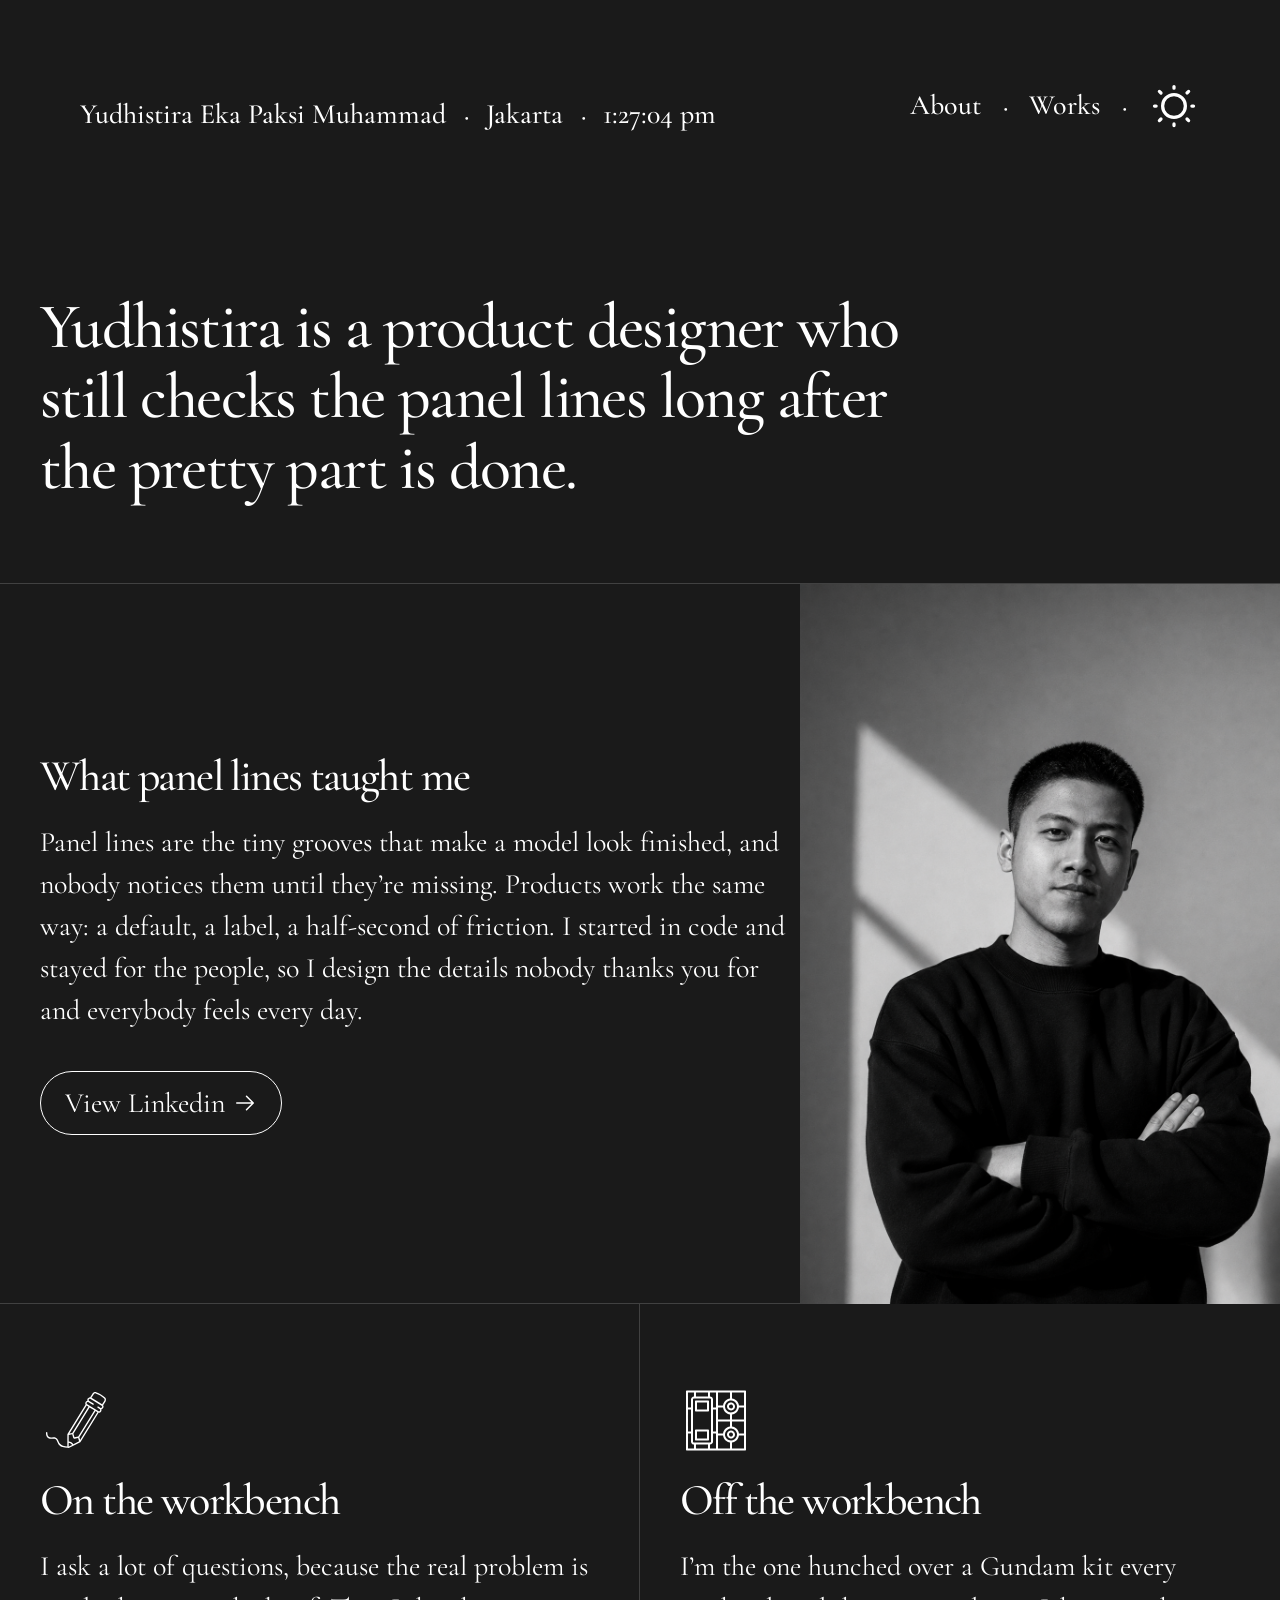
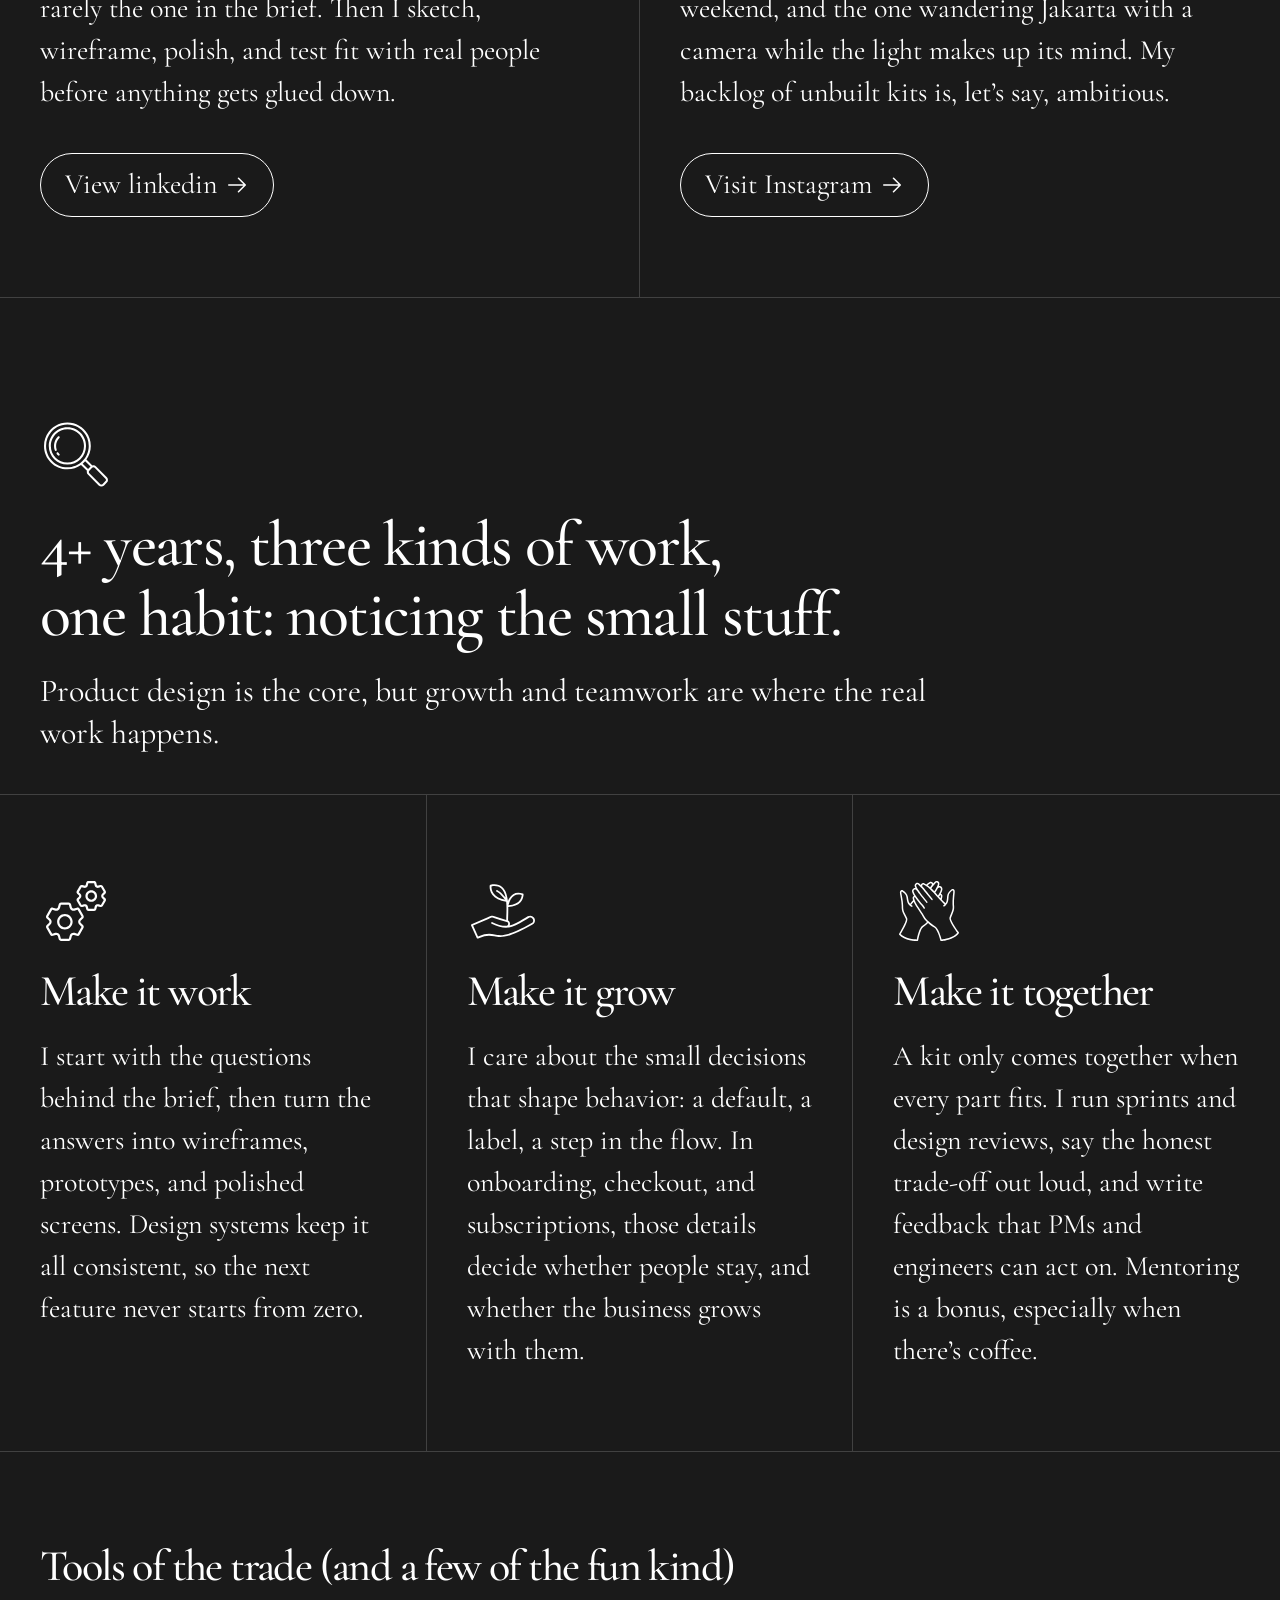
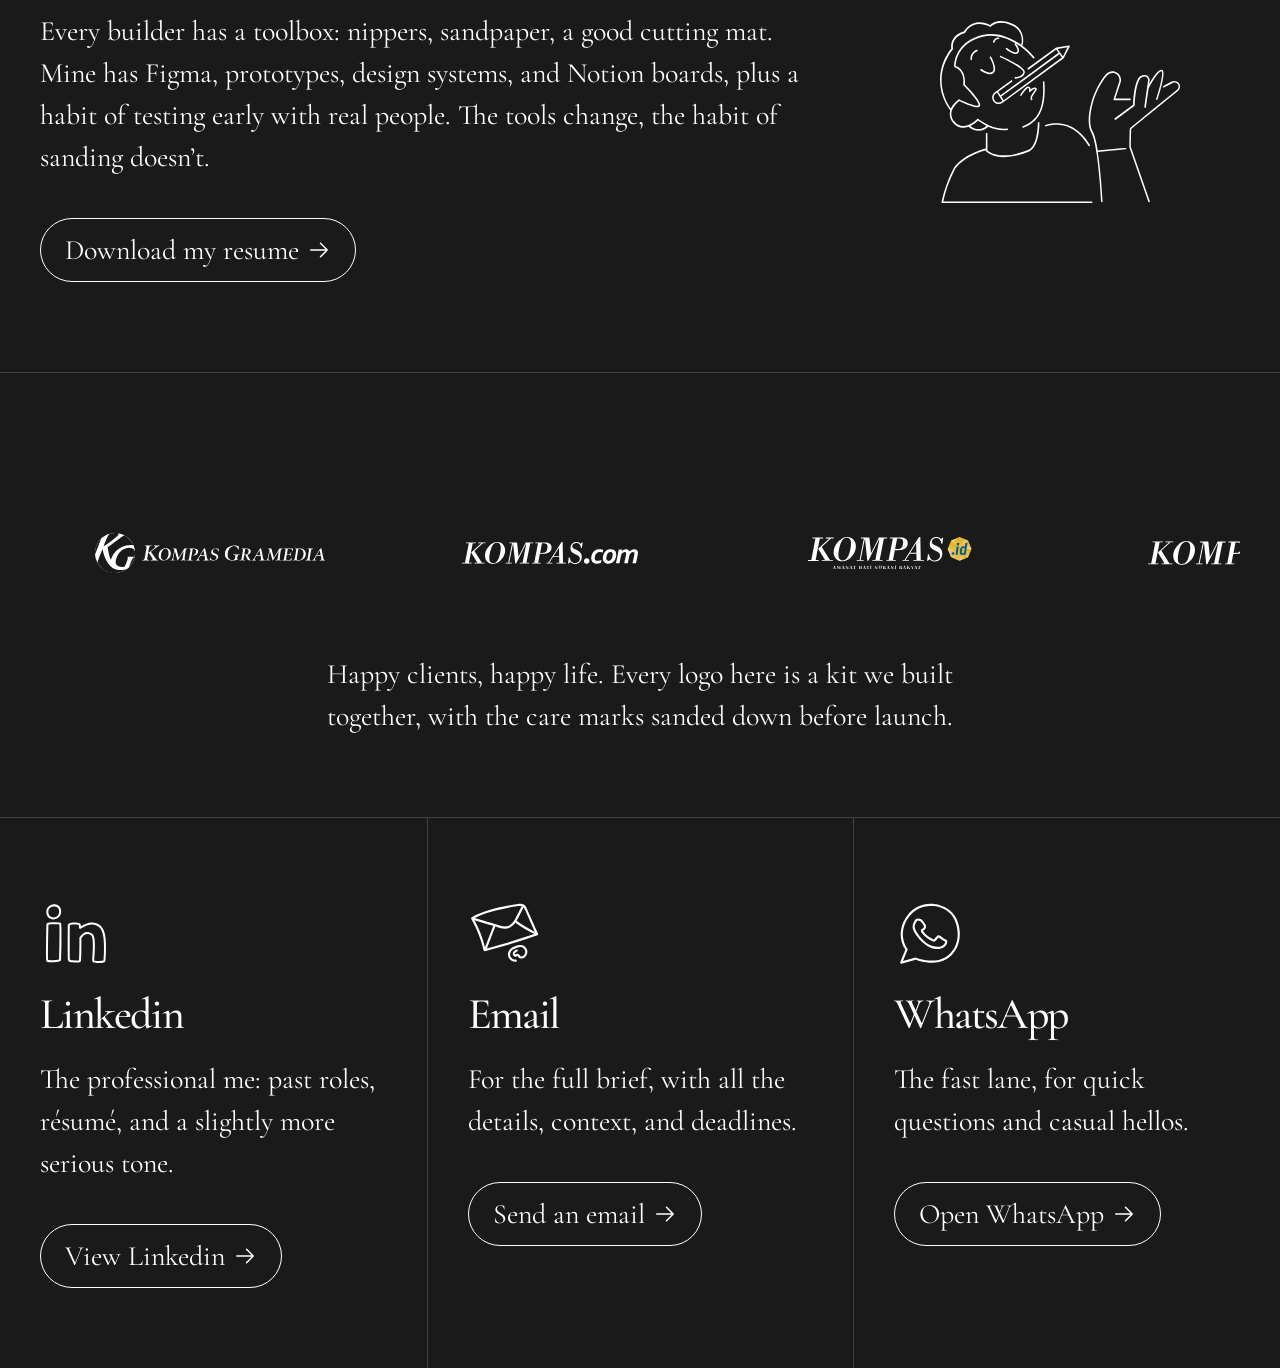
==== about.html @ 53196ae7 "Refine project carousel presentation" ====
<!doctype html>
<html lang="en">
  <head>
    <meta charset="UTF-8" />
    <meta name="viewport" content="width=device-width, initial-scale=1.0" />
    <meta name="description" content="Yudhistira Eka Paksi Muhammad — Product Designer based in Jakarta." />
    <title>About — Yudhistira Eka Paksi Muhammad</title>
    <link rel="icon" type="image/png" href="Assets/Favicons/Favicons_White.png" />
    <link rel="preconnect" href="https://fonts.googleapis.com" />
    <link rel="preconnect" href="https://fonts.gstatic.com" crossorigin />
    <link href="https://fonts.googleapis.com/css2?family=Cormorant+Garamond:wght@400;500;600&family=DM+Mono:wght@400;500&display=swap" rel="stylesheet" />
    <link rel="stylesheet" href="styles.css?v=two-project-carousel-1" />
  </head>
  <body class="about-page" data-theme="dark">
    <a class="skip-link" href="#main">Skip to content</a>

    <header class="header" id="top">
      <div class="metadata">
        <a href="index.html">Yudhistira Eka Paksi Muhammad</a>
        <span class="dot">·</span>
        <span>Jakarta</span>
        <span class="dot">·</span>
        <time id="jakarta-time">--:--:--</time>
      </div>
      <nav aria-label="Main navigation">
        <a href="about.html" aria-current="page">About</a>
        <span class="dot">·</span>
        <a href="works.html">Works</a>
        <span class="dot">·</span>
        <button class="theme-toggle" type="button" aria-label="Switch to light mode" aria-pressed="false">
          <img src="Assets/Icons/sun-dim.svg" alt="" width="52" height="52" />
        </button>
        <button class="menu-toggle" type="button" aria-label="Open navigation" aria-expanded="false">
          <img src="Assets/Icons/list.svg" alt="" width="24" height="24" />
        </button>
      </nav>
    </header>
    <aside class="mobile-sidebar" id="mobile-menu" aria-label="Website navigation" aria-hidden="true" inert>
      <div class="mobile-sidebar__topbar"><a class="mobile-sidebar__name" href="index.html">Yudhistira Eka Paksi Muhammad</a><div class="mobile-sidebar__actions"><button class="theme-toggle" type="button" aria-label="Switch to light mode" aria-pressed="false"><img src="Assets/Icons/sun-dim.svg" alt="" width="24" height="24" /></button><button class="menu-close" type="button" aria-label="Close navigation"><img src="Assets/Icons/x.svg" alt="" width="24" height="24" /></button></div></div>
      <nav class="mobile-sidebar__nav" aria-label="On this portfolio"><p>On this portfolio</p><a href="index.html">Home</a><a href="about.html" aria-current="page">About</a><a href="works.html">Works</a></nav>
    </aside>

    <main id="main">
      <section class="about-intro" aria-labelledby="about-page-title">
        <h1 id="about-page-title">Yudhistira is a product designer who still checks the panel lines long after the pretty part is done.</h1>
      </section>

      <section class="about-profile" aria-labelledby="small-things-title">
        <div class="about-profile__copy">
          <h2 id="small-things-title">What panel lines taught me</h2>
          <p>Panel lines are the tiny grooves that make a model look finished, and nobody notices them until they’re missing. Products work the same way: a default, a label, a half-second of friction. I started in code and stayed for the people, so I design the details nobody thanks you for and everybody feels every day.</p>
          <a class="pill" href="index.html#contact">View Linkedin <img src="Assets/Icons/arrow-right.svg" alt="" width="24" height="24" /></a>
        </div>
        <img class="about-profile__photo" src="Assets/PersonalPhoto/Professional.png" alt="Portrait of Yudhistira Eka Paksi Muhammad" width="1024" height="1536" />
      </section>

      <section class="about-workbench" aria-label="How Yudhistira works and spends time outside work">
        <article class="about-workbench-card">
          <img class="theme-asset about-section-icon" src="Assets/Illustrations/DarkMode/Pencils.svg" data-dark="Assets/Illustrations/DarkMode/Pencils.svg" data-light="Assets/Illustrations/LightMode/Pencils.svg" alt="" width="72" height="72" />
          <h2>On the workbench</h2>
          <p>I ask a lot of questions, because the real problem is rarely the one in the brief. Then I sketch, wireframe, polish, and test fit with real people before anything gets glued down.</p>
          <a class="pill" href="index.html#contact">View linkedin <img src="Assets/Icons/arrow-right.svg" alt="" width="24" height="24" /></a>
        </article>
        <article class="about-workbench-card">
          <img class="theme-asset about-section-icon" src="Assets/Illustrations/DarkMode/MakingModels.svg" data-dark="Assets/Illustrations/DarkMode/MakingModels.svg" data-light="Assets/Illustrations/LightMode/MakingModels.svg" alt="" width="72" height="72" />
          <h2>Off the workbench</h2>
          <p>I’m the one hunched over a Gundam kit every weekend, and the one wandering Jakarta with a camera while the light makes up its mind. My backlog of unbuilt kits is, let’s say, ambitious.</p>
          <a class="pill" href="index.html#contact">Visit Instagram <img src="Assets/Icons/arrow-right.svg" alt="" width="24" height="24" /></a>
        </article>
      </section>

      <section class="about-experience" aria-labelledby="experience-title">
        <header class="about-experience__intro">
          <img class="theme-asset about-section-icon" src="Assets/Illustrations/DarkMode/Lup.svg" data-dark="Assets/Illustrations/DarkMode/Lup.svg" data-light="Assets/Illustrations/LightMode/Lup.svg" alt="" width="72" height="72" />
          <h2 id="experience-title">4+ years, three kinds of work,<br />one habit: noticing the small stuff.</h2>
          <p>Product design is the core, but growth and teamwork are where the real work happens.</p>
        </header>

        <div class="about-experience-carousel-shell">
          <div class="about-experience__grid" id="about-experience-carousel">
            <article class="about-experience-card">
              <img class="theme-asset about-section-icon" src="Assets/Illustrations/DarkMode/DoubleCog.svg" data-dark="Assets/Illustrations/DarkMode/DoubleCog.svg" data-light="Assets/Illustrations/LightMode/DoubleCog.svg" alt="" width="72" height="72" />
              <h3>Make it work</h3>
              <p>I start with the questions behind the brief, then turn the answers into wireframes, prototypes, and polished screens. Design systems keep it all consistent, so the next feature never starts from zero.</p>
            </article>
            <article class="about-experience-card">
              <img class="theme-asset about-section-icon" src="Assets/Illustrations/DarkMode/SeedGrow.svg" data-dark="Assets/Illustrations/DarkMode/SeedGrow.svg" data-light="Assets/Illustrations/LightMode/SeedGrow.svg" alt="" width="72" height="72" />
              <h3>Make it grow</h3>
              <p>I care about the small decisions that shape behavior: a default, a label, a step in the flow. In onboarding, checkout, and subscriptions, those details decide whether people stay, and whether the business grows with them.</p>
            </article>
            <article class="about-experience-card">
              <img class="theme-asset about-section-icon" src="Assets/Illustrations/DarkMode/HandClap.svg" data-dark="Assets/Illustrations/DarkMode/HandClap.svg" data-light="Assets/Illustrations/LightMode/HandClap.svg" alt="" width="72" height="72" />
              <h3>Make it together</h3>
              <p>A kit only comes together when every part fits. I run sprints and design reviews, say the honest trade-off out loud, and write feedback that PMs and engineers can act on. Mentoring is a bonus, especially when there’s coffee.</p>
            </article>
          </div>
          <nav class="about-experience-carousel-controls project-carousel-controls" aria-label="Experience navigation">
            <p class="about-experience-carousel-indicator project-carousel-indicator" aria-live="polite">1 of 3</p>
            <div class="project-carousel-actions">
              <button class="project-carousel-control" type="button" data-about-direction="previous" aria-label="Previous experience"><img src="Assets/Icons/caret-left.svg" alt="" width="32" height="32" /></button>
              <button class="project-carousel-control" type="button" data-about-direction="next" aria-label="Next experience"><img src="Assets/Icons/caret-right.svg" alt="" width="32" height="32" /></button>
            </div>
          </nav>
        </div>
      </section>

      <section class="about-tools" aria-labelledby="tools-title">
        <div class="about-tools__copy">
          <h2 id="tools-title">Tools of the trade (and a few of the fun kind)</h2>
          <p>Every builder has a toolbox: nippers, sandpaper, a good cutting mat. Mine has Figma, prototypes, design systems, and Notion boards, plus a habit of testing early with real people. The tools change, the habit of sanding doesn’t.</p>
          <a class="pill pill--feature" href="index.html#contact">Download my resume <img src="Assets/Icons/arrow-right.svg" alt="" width="24" height="24" /></a>
        </div>
        <img class="theme-asset about-tools__illustration" src="Assets/Illustrations/DarkMode/CreativeMen.svg" data-dark="Assets/Illustrations/DarkMode/CreativeMen.svg" data-light="Assets/Illustrations/LightMode/CreativeMen.svg" alt="Creative design illustration" width="360" height="360" />
      </section>

      <section class="about-brands" aria-label="Brands Yudhistira has worked with">
        <div class="about-brand-carousel">
          <div class="about-brand-track">
            <div class="about-brand-grid">
              <div><img class="theme-asset" src="Assets/Illustrations/DarkMode/KompasGramedia.svg" data-dark="Assets/Illustrations/DarkMode/KompasGramedia.svg" data-light="Assets/Illustrations/LightMode/KompasGramedia.svg" alt="Kompas Gramedia" width="230" height="40" /></div>
              <div><img class="theme-asset" src="Assets/Illustrations/DarkMode/KompasCom.svg" data-dark="Assets/Illustrations/DarkMode/KompasCom.svg" data-light="Assets/Illustrations/LightMode/KompasCom.svg" alt="Kompas.com" width="176" height="22" /></div>
              <div><img class="theme-asset" src="Assets/Illustrations/DarkMode/KompasID.svg" data-dark="Assets/Illustrations/DarkMode/KompasID.svg" data-light="Assets/Illustrations/LightMode/KompasID.svg" alt="Kompas.id" width="164" height="32" /></div>
              <div><img class="theme-asset" src="Assets/Illustrations/DarkMode/KompasTV.svg" data-dark="Assets/Illustrations/DarkMode/KompasTV.svg" data-light="Assets/Illustrations/LightMode/KompasTV.svg" alt="Kompas TV" width="165" height="24" /></div>
            </div>
            <div class="about-brand-grid" aria-hidden="true">
              <div><img class="theme-asset" src="Assets/Illustrations/DarkMode/KompasGramedia.svg" data-dark="Assets/Illustrations/DarkMode/KompasGramedia.svg" data-light="Assets/Illustrations/LightMode/KompasGramedia.svg" alt="" width="230" height="40" /></div>
              <div><img class="theme-asset" src="Assets/Illustrations/DarkMode/KompasCom.svg" data-dark="Assets/Illustrations/DarkMode/KompasCom.svg" data-light="Assets/Illustrations/LightMode/KompasCom.svg" alt="" width="176" height="22" /></div>
              <div><img class="theme-asset" src="Assets/Illustrations/DarkMode/KompasID.svg" data-dark="Assets/Illustrations/DarkMode/KompasID.svg" data-light="Assets/Illustrations/LightMode/KompasID.svg" alt="" width="164" height="32" /></div>
              <div><img class="theme-asset" src="Assets/Illustrations/DarkMode/KompasTV.svg" data-dark="Assets/Illustrations/DarkMode/KompasTV.svg" data-light="Assets/Illustrations/LightMode/KompasTV.svg" alt="" width="165" height="24" /></div>
            </div>
          </div>
        </div>
        <p>Happy clients, happy life. Every logo here is a kit we built together, with the care marks sanded down before launch.</p>
      </section>

      <section class="about-contact-options" id="contact-options" aria-label="Ways to contact Yudhistira">
        <article class="about-contact-option">
          <img class="theme-asset about-contact-option__icon" src="Assets/Illustrations/DarkMode/SketchLinkedin.svg" data-dark="Assets/Illustrations/DarkMode/SketchLinkedin.svg" data-light="Assets/Illustrations/LightMode/SketchLinkedin.svg" alt="" width="72" height="72" />
          <h2>Linkedin</h2>
          <p>The professional me: past roles, résumé, and a slightly more serious tone.</p>
          <a class="pill" href="index.html#contact">View Linkedin <img src="Assets/Icons/arrow-right.svg" alt="" width="24" height="24" /></a>
        </article>
        <article class="about-contact-option">
          <img class="theme-asset about-contact-option__icon" src="Assets/Illustrations/DarkMode/SketchMail.svg" data-dark="Assets/Illustrations/DarkMode/SketchMail.svg" data-light="Assets/Illustrations/LightMode/SketchMail.svg" alt="" width="72" height="72" />
          <h2>Email</h2>
          <p>For the full brief, with all the details, context, and deadlines.</p>
          <a class="pill" href="mailto:yudhistirae12@gmail.com">Send an email <img src="Assets/Icons/arrow-right.svg" alt="" width="24" height="24" /></a>
        </article>
        <article class="about-contact-option">
          <img class="theme-asset about-contact-option__icon" src="Assets/Illustrations/DarkMode/SketchWA.svg" data-dark="Assets/Illustrations/DarkMode/SketchWA.svg" data-light="Assets/Illustrations/LightMode/SketchWA.svg" alt="" width="72" height="72" />
          <h2>WhatsApp</h2>
          <p>The fast lane, for quick questions and casual hellos.</p>
          <a class="pill" href="index.html#contact">Open WhatsApp <img src="Assets/Icons/arrow-right.svg" alt="" width="24" height="24" /></a>
        </article>
      </section>
    </main>

    <button class="back-to-top" type="button" aria-label="Back to top"><img src="Assets/Icons/arrow-up.svg" alt="" width="24" height="24" /></button>
    <script src="script.js?v=two-project-carousel-1"></script>
  </body>
</html>
---- styles.css ----
:root {
  --bg: #1a1a1a;
  --ink: #fff;
  --line: #414141;
  --serif: "Cormorant Garamond", Georgia, serif;
}

body[data-theme="light"] {
  --bg: #fff;
  --ink: #2a2a2a;
  --line: #d9d9d9;
}

* {
  box-sizing: border-box;
}

html {
  scroll-behavior: smooth;
}

body {
  margin: 0;
  overflow-x: hidden;
  background: var(--bg);
  color: var(--ink);
  font-family: var(--serif);
  transition: background .2s, color .2s;
}

img {
  display: block;
  max-width: 100%;
}

a {
  color: inherit;
}

button {
  font: inherit;
}

.mobile-only, .menu-toggle {
  display: none;
}

.mobile-sidebar {
  display: none;
}

.split-section, .value-section, .feature-section, .brands, .projects-section, .contact {
  width: 100%;
  max-width: 100%;
}

.skip-link {
  position: fixed;
  top: -60px;
  left: 20px;
  z-index: 5;
  padding: 8px 12px;
  background: var(--ink);
  color: var(--bg);
}

.skip-link:focus {
  top: 12px;
}

.header {
  min-height: 172px;
  display: flex;
  align-items: flex-end;
  justify-content: space-between;
  padding: 80px 80px 40px;
  font-size: 28px;
  font-weight: 500;
  line-height: 1.2;
}

.metadata, .header nav {
  display: flex;
  align-items: center;
  gap: 4px;
  white-space: nowrap;
}

.header nav {
  gap: 8px;
}

.header a {
  text-decoration: none;
}

.header a:hover {
  text-decoration: underline;
  text-underline-offset: 5px;
}

.dot {
  display: grid;
  width: 32px;
  height: 32px;
  place-items: center;
}

.theme-toggle {
  width: 52px;
  height: 52px;
  padding: 0;
  border: 0;
  background: transparent;
  cursor: pointer;
}

.theme-toggle img {
  width: 52px;
  height: 52px;
}

.back-to-top {
  position: fixed;
  right: 40px;
  bottom: 40px;
  z-index: 10;
  width: 52px;
  height: 52px;
  display: grid;
  padding: 0;
  place-items: center;
  border: 0;
  border-radius: 999px;
  background: var(--ink);
  box-shadow: 0 4px 12px rgb(0 0 0 / .2);
  cursor: pointer;
  opacity: 0;
  visibility: hidden;
  pointer-events: none;
  transform: translateY(12px);
  transition: opacity .2s ease, transform .2s ease, visibility 0s linear .2s, background .2s ease;
}

.back-to-top.is-visible {
  opacity: 1;
  visibility: visible;
  pointer-events: auto;
  transform: translateY(0);
  transition: opacity .2s ease, transform .2s ease, background .2s ease;
}

.back-to-top img {
  width: 24px;
  height: 24px;
}

body[data-theme="light"] .back-to-top img {
  filter: invert(1);
}

.back-to-top:hover {
  transform: translateY(-2px);
}

.back-to-top:focus-visible {
  outline: 2px solid var(--ink);
  outline-offset: 3px;
}

body[data-theme="dark"] .theme-toggle img, body[data-theme="dark"] .pill img {
  filter: invert(1);
}

.hero {
  --hero-word-duration: 9.75s;
  --hero-word-easing: cubic-bezier(.76, 0, .24, 1);
  width: 640px;
  margin: 0 auto;
}

.hero h1, .hero > p {
  margin: 0;
  font-size: 96px;
  font-weight: 600;
  line-height: 1.1;
}

.hero h1 {
  padding: 40px 0 30px;
}

.hero-design-line {
  display: inline-flex;
  align-items: flex-start;
  height: 1.1em;
  vertical-align: top;
  white-space: nowrap;
}

.hero-word-window {
  display: block;
  flex: 0 0 3.2em;
  height: 1.36em;
  margin-left: .12em;
  overflow: hidden;
  line-height: 1.1;
}

.hero-word-track {
  display: block;
  height: 5.44em;
  line-height: 1.1;
  will-change: transform;
  animation: hero-word-roll var(--hero-word-duration) var(--hero-word-easing) infinite;
}

.hero-word-track > span {
  display: block;
  height: 1.36em;
  line-height: 1.1;
  white-space: nowrap;
}

.asset-placeholder {
  position: relative;
  width: 100%;
  height: 225px;
  overflow: hidden;
  background: #d1e3f0;
  isolation: isolate;
}

.asset-placeholder__track {
  display: none;
}

.hero-laptop__shadow {
  position: absolute;
  z-index: 0;
  display: block;
  bottom: -18px;
  left: 50%;
  width: 734px;
  max-width: none;
  opacity: .32;
  transform: translateX(-50%);
}

.hero-laptop {
  position: absolute;
  z-index: 1;
  display: block;
  top: 50px;
  left: 50%;
  width: 583px;
  height: 396px;
  padding: 4px 4px 18px;
  border: 2px solid #4a5568;
  border-radius: 28px 28px 4px 4px;
  background: #1a202c;
  transform: translateX(-50%);
}

.hero-laptop__screen {
  height: 100%;
  overflow: hidden;
  padding: 15px;
  border-radius: 22px 22px 0 0;
  background: #000;
}

.hero-laptop__screen img {
  width: 140%;
  max-width: none;
  height: auto;
}

.hero-laptop__base {
  position: absolute;
  z-index: 2;
  bottom: -9px;
  left: 50%;
  width: 720px;
  max-width: none;
  transform: translateX(-50%);
}

.hero > p {
  padding: 20px 0 80px;
}

.split-section {
  display: grid;
  grid-template-columns: 1fr 1fr;
  border-top: 1px solid var(--line);
  border-bottom: 1px solid var(--line);
}

.split-card {
  min-height: 673px;
  padding: 80px 40px;
  border-right: 1px solid var(--line);
}

.split-card:last-child {
  border-right: 0;
}

.avatar, .icon {
  width: 72px;
  height: auto;
  margin-bottom: 20px;
}

.avatar {
  border-radius: 999px;
}

h2, h3, p {
  overflow-wrap: break-word;
}

.split-card h2, .value-card h2, .feature-section h2, .contact h2 {
  margin: 0 0 20px;
  font-size: 44px;
  font-weight: 500;
  letter-spacing: -1.6px;
  line-height: 1.1;
}

.split-card p, .value-card p, .feature-section p, .contact p, .project-card p {
  margin: 0;
  font-size: 28px;
  font-weight: 400;
  line-height: 1.5;
}

.pill {
  display: inline-flex;
  align-items: center;
  gap: 8px;
  min-height: 64px;
  margin-top: 40px;
  padding: 0 24px;
  border: 1px solid var(--ink);
  border-radius: 999px;
  font-size: 22px;
  line-height: 1.3;
  text-decoration: none;
  white-space: nowrap;
  transition: background .18s, color .18s;
}

.split-card .pill, .project-card .pill {
  align-self: flex-start;
  width: fit-content;
  height: 64px;
  min-height: 64px;
  padding: 0 24px;
  font-size: 28px;
}

.pill--feature {
  align-self: flex-start;
  width: fit-content;
  height: 64px;
  min-height: 64px;
  padding: 0 24px;
  font-size: 28px;
}

.pill:hover {
  background: var(--ink);
  color: var(--bg);
}

.pill img {
  width: 24px;
  height: 24px;
}

body[data-theme="dark"] .pill:hover img {
  filter: none;
}

body[data-theme="light"] .pill:hover img {
  filter: invert(1);
}

.value-intro, .projects-intro {
  width: 960px;
  max-width: 100%;
  padding: 120px 0 40px 40px;
}

.value-intro__icon, .projects-intro__icon {
  width: 72px;
  height: 72px;
  margin-bottom: 20px;
}

.value-intro h2, .projects-intro h2 {
  margin: 0 0 20px;
  font-size: 64px;
  font-weight: 500;
  letter-spacing: -1.6px;
  line-height: 1.1;
}

.value-intro p, .projects-intro p {
  margin: 0;
  font-size: 32px;
  font-weight: 400;
  line-height: 1.3;
}

.value-grid {
  display: grid;
  grid-template-columns: repeat(3, 1fr);
  border-top: 1px solid var(--line);
}

.value-card {
  min-height: 468px;
  padding: 80px 40px;
  border-right: 1px solid var(--line);
  border-bottom: 1px solid var(--line);
}

.value-card:nth-child(3n) {
  border-right: 0;
}

.value-card h3, .value-card p {
  max-width: 400px;
}

.value-card h3 {
  margin: 0 0 20px;
  font-size: 44px;
  font-weight: 500;
  letter-spacing: -1.6px;
  line-height: 1.1;
}

.feature-section {
  min-height: 440px;
  display: flex;
  align-items: center;
  justify-content: space-between;
  gap: 40px;
  padding: 40px;
  border-top: 1px solid var(--line);
}

.feature-section > div {
  width: 792px;
  max-width: calc(100% - 400px);
}

.feature-section--skills {
  padding-block: 80px;
}

.creative {
  width: 360px;
  height: 360px;
  object-fit: contain;
}

.outside-creative {
  object-fit: cover;
}

.feature-section--outside {
  min-height: 520px;
  padding: 80px 40px;
  border-top: 0;
}

.brands {
  min-height: 0;
  padding: 80px 40px;
  border-top: 1px solid var(--line);
  border-bottom: 1px solid var(--line);
}

.brand-carousel {
  overflow: visible;
}

.brand-track {
  display: block;
}

.brand-grid {
  display: grid;
  grid-template-columns: repeat(4, 1fr);
}

.brand-grid[aria-hidden="true"] {
  display: none;
}

.brand-grid > div {
  height: 120px;
  display: grid;
  place-items: center;
}

.brand-grid img:not(.bobo) {
  width: auto;
  max-height: 52px;
}

.bobo {
  width: 126px;
  height: 52px;
  object-fit: contain;
}

body[data-theme="light"] .bobo {
  filter: invert(1);
}

.brands > p {
  margin: 40px auto 0;
  text-align: center;
  font-size: 28px;
  line-height: 1.5;
}

.projects-carousel-shell {
  position: relative;
}

.projects {
  display: flex;
  overflow: hidden;
  border-top: 1px solid var(--line);
  border-bottom: 1px solid var(--line);
  scroll-behavior: smooth;
}

.project-card {
  display: flex;
  flex: 0 0 50%;
  flex-direction: column;
  min-width: 50%;
  padding: 40px 40px 80px;
  border: 0;
  border-right: 1px solid var(--line);
  scroll-snap-align: none;
}

.projects > .project-card:nth-child(2n) {
  border-right: 0;
}

.project-media {
  position: relative;
  width: 100%;
  aspect-ratio: 4 / 3;
  margin: 0 0 32px;
  overflow: hidden;
  border-radius: 0;
  background: #000;
  isolation: isolate;
}

.project-card h3 {
  margin: 0 0 20px;
  font-size: 44px;
  font-weight: 500;
  letter-spacing: -1.6px;
  line-height: 1.1;
}

.project-card p {
  line-height: 1.3;
}

.project-card .pill {
  margin-top: 32px;
}

.project-card .pill img {
  width: 32px;
  height: 32px;
}

.value-carousel-controls {
  display: none;
}

.projects-carousel-shell > .project-carousel-controls {
  position: absolute;
  z-index: 2;
  top: 258px;
  right: 8px;
  left: 8px;
  display: flex;
  align-items: center;
  justify-content: space-between;
  pointer-events: none;
}

.project-carousel-indicator {
  display: none;
}

.project-carousel-actions {
  display: contents;
}

.project-carousel-control {
  display: grid;
  width: 64px;
  height: 64px;
  padding: 0;
  place-items: center;
  border: 1px solid var(--ink);
  border-radius: 999px;
  background: var(--ink);
  cursor: pointer;
  pointer-events: auto;
  transition: transform .18s, opacity .18s;
}

.project-carousel-control:hover {
  transform: scale(1.04);
}

.project-carousel-control img {
  width: 32px;
  height: 32px;
}

@media (min-width: 641px) {
  body[data-theme="light"] .projects-carousel-shell .project-carousel-control img {
    filter: invert(1);
  }
}

.contact {
  position: relative;
  min-height: 720px;
  display: flex;
  align-items: center;
  padding: 80px 480px 80px 40px;
  border-top: 1px solid var(--line);
}

.contact-copy {
  width: 792px;
  max-width: 100%;
}

.hello {
  width: 72px;
  height: 82px;
  margin-bottom: 20px;
}

.contact h2 {
  margin-bottom: 40px;
}

.contact p a {
  text-underline-offset: 4px;
}

.contact-photo {
  position: absolute;
  top: 0;
  right: 0;
  width: 480px;
  height: 720px;
  object-fit: cover;
}

.sr-only {
  position: absolute;
  width: 1px;
  height: 1px;
  margin: -1px;
  overflow: hidden;
  clip: rect(0,0,0,0);
  white-space: nowrap;
}

/* Placeholder pages */
.placeholder-hero {
  width: 640px;
  max-width: calc(100% - 40px);
  margin: 0 auto;
  padding: 80px 0;
  text-align: center;
}

.placeholder-hero__visual {
  display: grid;
  width: 240px;
  height: 240px;
  margin: 0 auto;
  place-items: center;
}

.placeholder-hourglass {
  width: 101px;
  height: 200px;
  max-width: none;
}

.placeholder-hero h1 {
  margin: 40px 0 20px;
  font-size: 44px;
  font-weight: 500;
  line-height: 1.1;
  letter-spacing: -.036em;
}

.placeholder-hero p {
  margin: 0;
  font-size: 28px;
  font-weight: 400;
  line-height: 1.5;
}

.placeholder-contact-options {
  display: grid;
  grid-template-columns: repeat(3, minmax(0, 1fr));
  border-top: 1px solid var(--line);
}

.placeholder-contact-option {
  min-height: 488px;
  display: flex;
  flex-direction: column;
  padding: 80px 40px;
}

.placeholder-contact-option + .placeholder-contact-option {
  border-left: 1px solid var(--line);
}

.placeholder-contact-option__icon {
  width: 72px;
  height: 72px;
  margin-bottom: 20px;
  object-fit: contain;
}

.placeholder-contact-option__icon--sketch {
  width: 72px;
  height: 72px;
}

.placeholder-contact-option h2 {
  margin: 0 0 20px;
  font-size: 44px;
  font-weight: 500;
  line-height: 1.1;
  letter-spacing: -.036em;
}

.placeholder-contact-option p {
  margin: 0;
  font-size: 28px;
  line-height: 1.5;
}

.placeholder-contact-option .pill {
  width: fit-content;
  height: 64px;
  min-height: 64px;
  margin-top: 40px;
  padding: 0 24px;
  font-size: 28px;
}

.placeholder-contact-option .pill img {
  width: 24px;
  height: 24px;
}

/* About page */
.about-intro {
  border-bottom: 1px solid var(--line);
}

.about-intro h1, .about-experience__intro {
  width: 960px;
  max-width: 100%;
  margin: 0;
  padding: 120px 0 40px 40px;
}

.about-intro h1 {
  padding-bottom: 80px;
}

.about-intro h1, .about-experience__intro h2 {
  color: var(--ink);
  font-size: 64px;
  font-weight: 500;
  letter-spacing: -1.6px;
  line-height: 1.1;
}

.about-profile {
  position: relative;
  min-height: 720px;
  display: flex;
  align-items: center;
  padding: 80px 480px 80px 40px;
  border-bottom: 1px solid var(--line);
}

.about-profile__copy {
  width: 792px;
  max-width: 100%;
}

.about-profile h2, .about-tools h2, .about-contact-option h2 {
  margin: 0 0 20px;
  color: var(--ink);
  font-size: 44px;
  font-weight: 500;
  letter-spacing: -1.6px;
  line-height: 1.1;
}

.about-profile p, .about-experience__intro p, .about-experience-card p, .about-tools p, .about-brands > p, .about-contact-option p {
  margin: 0;
  color: var(--ink);
  font-size: 28px;
  font-weight: 400;
  line-height: 1.5;
}

.about-profile .pill, .about-contact-option .pill {
  width: fit-content;
  height: 64px;
  min-height: 64px;
  margin-top: 40px;
  padding: 0 24px;
  font-size: 28px;
}

.about-profile__photo {
  position: absolute;
  top: 0;
  right: 0;
  width: 480px;
  height: 720px;
  object-fit: cover;
}

.about-workbench {
  display: grid;
  grid-template-columns: repeat(2, minmax(0, 1fr));
  border-bottom: 1px solid var(--line);
}

.about-workbench-card {
  min-height: 592px;
  padding: 80px 40px;
  border-right: 1px solid var(--line);
}

.about-workbench-card:last-child {
  border-right: 0;
}

.about-workbench-card h2 {
  margin: 0 0 20px;
  color: var(--ink);
  font-size: 44px;
  font-weight: 500;
  letter-spacing: -1.6px;
  line-height: 1.1;
}

.about-workbench-card p {
  margin: 0;
  color: var(--ink);
  font-size: 28px;
  font-weight: 400;
  line-height: 1.5;
}

.about-workbench-card .pill {
  width: fit-content;
  height: 64px;
  min-height: 64px;
  margin-top: 40px;
  padding: 0 24px;
  font-size: 28px;
}

.about-experience__intro {
  padding-bottom: 40px;
}

.about-section-icon {
  width: 72px;
  height: 72px;
  margin-bottom: 20px;
  object-fit: contain;
}

.about-experience__intro h2 {
  margin: 0 0 20px;
}

.about-experience__intro p {
  font-size: 32px;
  line-height: 1.3;
}

.about-experience__grid {
  display: grid;
  grid-template-columns: repeat(3, minmax(0, 1fr));
  border-top: 1px solid var(--line);
  border-bottom: 1px solid var(--line);
}

.about-experience-card {
  min-height: 592px;
  padding: 80px 40px;
  border-right: 1px solid var(--line);
}

.about-experience-card:last-child {
  border-right: 0;
}

.about-experience-card h3 {
  margin: 0 0 20px;
  color: var(--ink);
  font-size: 44px;
  font-weight: 500;
  letter-spacing: -1.6px;
  line-height: 1.1;
}

.about-experience-carousel-controls {
  display: none;
}

.about-tools {
  min-height: 520px;
  display: flex;
  align-items: center;
  justify-content: space-between;
  gap: 40px;
  padding: 80px 40px;
  border-bottom: 1px solid var(--line);
}

.about-tools__copy {
  width: 792px;
  max-width: calc(100% - 400px);
}

.about-tools .pill--feature {
  margin-top: 40px;
}

.about-tools__illustration {
  width: 360px;
  height: 360px;
  object-fit: contain;
}

.about-brands {
  padding: 120px 40px 80px;
  border-bottom: 1px solid var(--line);
}

.about-brand-track {
  display: block;
}

.about-brand-grid {
  display: grid;
  grid-template-columns: repeat(4, minmax(0, 1fr));
}

.about-brand-grid[aria-hidden="true"] {
  display: none;
}

.about-brand-grid > div {
  height: 120px;
  display: grid;
  place-items: center;
}

.about-brand-grid img {
  width: auto;
  max-height: 52px;
}

.about-brands > p {
  width: 720px;
  max-width: 100%;
  margin: 40px auto 0;
  text-align: center;
}

.about-contact-options {
  display: grid;
  grid-template-columns: repeat(3, minmax(0, 1fr));
}

.about-contact-option {
  min-height: 488px;
  display: flex;
  flex-direction: column;
  padding: 80px 40px;
}

.about-contact-option + .about-contact-option {
  border-left: 1px solid var(--line);
}

.about-contact-option__icon {
  width: 72px;
  height: 72px;
  margin-bottom: 20px;
  object-fit: contain;
}

@media (max-width: 900px) and (min-width: 641px) {
  .header {
    padding: 56px 40px 32px;
    font-size: 24px;
  }

  .header nav a:nth-of-type(2), .header nav .dot:nth-of-type(2) {
    display: none;
  }

  .split-card, .value-card {
    padding: 56px 40px;
  }

  .about-intro h1, .about-experience__intro {
    width: auto;
    padding: 80px 40px 40px;
  }

  .about-intro h1, .about-experience__intro h2 {
    font-size: 56px;
  }

  .about-profile {
    min-height: 600px;
    padding-right: 40%;
  }

  .about-profile__photo {
    width: 40%;
    height: 600px;
  }

  .about-profile h2, .about-tools h2, .about-contact-option h2, .about-experience-card h3 {
    font-size: 40px;
  }

  .about-workbench-card {
    padding: 56px 40px;
  }

  .about-workbench-card h2 {
    font-size: 40px;
  }

  .about-experience-card, .about-contact-option {
    padding: 56px 40px;
  }

  .about-tools__copy {
    max-width: calc(100% - 280px);
  }

  .about-tools__illustration {
    width: 240px;
    height: 240px;
  }

  .value-intro, .projects-intro {
    width: auto;
    padding: 80px 40px 40px;
  }

  .split-card {
    min-height: auto;
  }

  .value-card {
    min-height: 540px;
  }

  .feature-section {
    gap: 40px;
  }

  .feature-section > div {
    max-width: calc(100% - 280px);
  }

  .creative {
    width: 240px;
    height: 240px;
  }

  .brands {
    padding-inline: 40px;
  }

  .project-card {
    flex-basis: 50%;
    min-width: 50%;
  }

  .projects > .project-card:nth-child(2n + 1) {
    scroll-snap-align: start;
  }

  .projects-carousel-shell > .project-carousel-controls {
    top: 210px;
  }

  .contact {
    padding-left: 40px;
    padding-right: 40%;
  }

  .contact-photo {
    width: 40%;
  }
}

@media (min-width: 901px) {
  .feature-section:not(.feature-section--outside) {
    justify-content: flex-start;
    gap: 120px;
  }

  .feature-section:not(.feature-section--outside) > div {
    flex: 1;
    width: auto;
    max-width: none;
  }

  .brands {
    padding-top: 120px;
  }

  .brands > p {
    width: 960px;
    max-width: 100%;
  }

  .brands .brand-carousel {
    overflow: hidden;
  }

  .brands .brand-track {
    display: flex;
    width: max-content;
    animation: brand-marquee 40s linear infinite;
  }

  .brands .brand-grid, .brands .brand-grid[aria-hidden="true"] {
    display: flex;
    flex: 0 0 auto;
  }

  .brands .brand-grid > div {
    width: 340px;
    height: 120px;
    flex: 0 0 340px;
  }

  .about-brands .about-brand-carousel {
    overflow: hidden;
  }

  .about-brands .about-brand-track {
    display: flex;
    width: max-content;
    animation: brand-marquee 20s linear infinite;
  }

  .about-brands .about-brand-grid, .about-brands .about-brand-grid[aria-hidden="true"] {
    display: flex;
    flex: 0 0 auto;
  }

  .about-brands .about-brand-grid > div {
    width: 340px;
    height: 120px;
    flex: 0 0 340px;
  }

  .projects > .project-card:nth-child(2n + 1) {
    scroll-snap-align: start;
  }

  .projects-carousel-shell > .project-carousel-controls {
    top: calc(18.75vw + 10px);
  }
}

@media (max-width: 640px) {
  .mobile-only {
    display: inline;
  }

  .header {
    min-height: 76px;
    padding: 20px;
    align-items: center;
    font-size: 16px;
  }

  .back-to-top {
    right: 20px;
    bottom: 20px;
    width: 48px;
    height: 48px;
  }

  .metadata {
    display: block;
    white-space: nowrap;
  }

  .metadata > :not(a) {
    display: none;
  }

  .header nav {
    gap: 8px;
  }

  .header nav > a, .header nav > .dot {
    display: none;
  }

  .theme-toggle {
    display: grid;
    width: 36px;
    height: 36px;
    padding: 0;
    place-items: center;
  }

  .theme-toggle img {
    width: 24px;
    height: 24px;
  }

  .menu-toggle {
    display: grid;
    width: 36px;
    height: 36px;
    padding: 0;
    place-items: center;
    border: 0;
    border-radius: 999px;
    background: #2a2a2a;
    box-shadow: 0 4px 12px rgb(0 0 0 / .24);
    cursor: pointer;
  }

  .menu-toggle img {
    width: 24px;
    height: 24px;
  }

  .mobile-sidebar {
    position: fixed;
    z-index: 20;
    inset: 0;
    width: 100%;
    height: 100vh;
    height: 100dvh;
    display: flex;
    flex-direction: column;
    overflow-y: auto;
    background: var(--bg);
    opacity: 0;
    visibility: hidden;
    pointer-events: none;
    transition: opacity .2s ease, visibility 0s linear .2s;
  }

  .mobile-sidebar.is-open {
    opacity: 1;
    visibility: visible;
    pointer-events: auto;
    transition: opacity .2s ease;
  }

  body.menu-open {
    overflow: hidden;
  }

  .mobile-sidebar__topbar {
    min-height: 76px;
    display: flex;
    align-items: center;
    justify-content: space-between;
    padding: 20px;
  }

  .mobile-sidebar__name {
    color: var(--ink);
    font-size: 16px;
    font-weight: 500;
    line-height: 1.2;
    text-decoration: none;
    white-space: nowrap;
  }

  .mobile-sidebar__actions {
    display: flex;
    flex: 0 0 auto;
    align-items: center;
    gap: 8px;
  }

  .menu-close {
    display: grid;
    width: 36px;
    height: 36px;
    padding: 0;
    place-items: center;
    border: 0;
    border-radius: 999px;
    background: #2a2a2a;
    box-shadow: 0 4px 12px rgb(0 0 0 / .24);
    cursor: pointer;
  }

  .menu-close img {
    width: 24px;
    height: 24px;
  }

  body[data-theme="dark"] .menu-close img {
    filter: invert(1);
  }

  .mobile-sidebar__nav {
    display: flex;
    flex-direction: column;
    align-items: flex-start;
    padding: 20px;
  }

  .mobile-sidebar__nav p {
    margin: 0 0 8px;
    color: #b7b7b7;
    font-size: 16px;
    font-weight: 400;
    line-height: 1.3;
  }

  .mobile-sidebar__nav a {
    align-self: stretch;
    width: calc(100% + 40px);
    min-height: 60px;
    display: flex;
    align-items: center;
    margin-inline: -20px;
    padding-inline: 20px;
    color: var(--ink);
    font-size: 22px;
    font-weight: 400;
    line-height: 1.5;
    text-decoration: none;
  }

  body[data-theme="light"] .menu-close {
    background: #fff;
    box-shadow: 0 4px 12px rgb(42 42 42 / .16);
  }

  .placeholder-hero {
    width: auto;
    max-width: none;
    margin: 0 20px;
    padding: 40px 0;
  }

  .placeholder-hero__visual {
    width: 100%;
    height: 320px;
  }

  .placeholder-hourglass {
    width: 101px;
    height: 200px;
  }

  .placeholder-hero h1 {
    margin: 20px 0;
    font-size: 32px;
    line-height: 1.1;
  }

  .placeholder-hero p {
    font-size: 22px;
    line-height: 1.5;
  }

  .placeholder-contact-options {
    display: block;
  }

  .placeholder-contact-option {
    min-height: 0;
    padding: 40px 20px;
  }

  .placeholder-contact-option + .placeholder-contact-option {
    border-top: 1px solid var(--line);
    border-left: 0;
  }

  .placeholder-contact-option__icon {
    width: 56px;
    height: 56px;
    margin-bottom: 20px;
  }

  .placeholder-contact-option__icon--sketch {
    width: 56px;
    height: 56px;
  }

  .placeholder-contact-option h2 {
    margin-bottom: 20px;
    font-size: 32px;
    line-height: 1.1;
  }

  .placeholder-contact-option p {
    font-size: 22px;
    line-height: 1.5;
  }

  .placeholder-contact-option .pill {
    width: 100%;
    height: 48px;
    min-height: 48px;
    justify-content: center;
    margin-top: 40px;
    padding: 0 20px;
    font-size: 20px;
  }

  .about-intro h1, .about-experience__intro {
    width: auto;
    padding: 80px 20px 40px;
  }

  .about-intro h1, .about-experience__intro h2 {
    font-size: 42px;
    letter-spacing: -1.6px;
    line-height: 1.1;
  }

  .about-profile {
    min-height: 0;
    display: block;
    padding: 40px 20px 0;
    border-bottom: 0;
  }

  .about-profile h2, .about-tools h2, .about-contact-option h2, .about-experience-card h3 {
    margin-bottom: 20px;
    font-size: 32px;
  }

  .about-workbench {
    display: block;
  }

  .about-workbench-card {
    min-height: 0;
    padding: 40px 20px;
    border-right: 0;
  }

  .about-workbench-card + .about-workbench-card {
    border-top: 1px solid var(--line);
  }

  .about-workbench-card h2 {
    margin-bottom: 20px;
    font-size: 32px;
  }

  .about-workbench-card p {
    font-size: 22px;
    line-height: 1.5;
  }

  .about-workbench-card .pill {
    display: flex;
    width: 100%;
    height: 48px;
    min-height: 48px;
    justify-content: center;
    margin-top: 40px;
    padding: 0 20px;
    font-size: 20px;
  }

  .about-profile p, .about-experience__intro p, .about-experience-card p, .about-tools p, .about-brands > p, .about-contact-option p {
    font-size: 22px;
    line-height: 1.5;
  }

  .about-profile .pill, .about-contact-option .pill {
    display: flex;
    width: 100%;
    height: 48px;
    min-height: 48px;
    justify-content: center;
    margin-top: 40px;
    padding: 0 20px;
    font-size: 20px;
  }

  .about-profile__photo {
    position: relative;
    top: auto;
    right: auto;
    width: calc(100% + 40px);
    max-width: none;
    height: 480px;
    margin: 40px 0 0 -20px;
    object-fit: cover;
  }

  .about-section-icon, .about-contact-option__icon {
    width: 56px;
    height: 56px;
    margin-bottom: 20px;
  }

  .about-experience__intro {
    padding-bottom: 20px;
  }

  .about-experience__intro p {
    font-size: 22px;
    line-height: 1.3;
  }

  .about-experience__grid {
    display: flex;
    align-items: flex-start;
    overflow-x: auto;
    overflow-y: hidden;
    border-bottom: 0;
    scrollbar-width: none;
    overscroll-behavior-x: contain;
    scroll-behavior: smooth;
    scroll-snap-type: x mandatory;
    transition: height .24s ease;
  }

  .about-experience__grid::-webkit-scrollbar {
    display: none;
  }

  .about-experience-card {
    min-width: 100%;
    min-height: 0;
    flex: 0 0 100%;
    padding: 40px 20px;
    border-right: 0;
    scroll-snap-align: start;
    scroll-snap-stop: always;
  }

  .about-experience-carousel-controls {
    position: static;
    display: flex;
    align-items: center;
    justify-content: space-between;
    padding: 0 20px 80px;
  }

  .about-experience {
    border-bottom: 1px solid var(--line);
  }

  .about-tools {
    min-height: 0;
    display: flex;
    flex-direction: column;
    align-items: stretch;
    gap: 0;
    padding: 40px 20px;
  }

  .about-tools__copy {
    display: contents;
  }

  .about-tools__copy h2 {
    order: 1;
  }

  .about-tools__copy p {
    order: 2;
    margin-bottom: 20px;
  }

  .about-tools__illustration {
    order: 3;
    width: 320px;
    max-width: 100%;
    height: 320px;
    margin: 0 auto;
  }

  .about-tools .pill--feature {
    order: 4;
    display: flex;
    width: 100%;
    height: 48px;
    min-height: 48px;
    justify-content: center;
    margin: 0;
    padding: 0 20px;
    font-size: 20px;
  }

  .about-brands {
    position: relative;
    padding: 40px 20px 0;
  }

  .about-brand-carousel {
    margin-inline: -20px;
    overflow: hidden;
  }

  .about-brand-track {
    display: flex;
    width: max-content;
    animation: brand-marquee 14s linear infinite;
  }

  .about-brand-grid, .about-brand-grid[aria-hidden="true"] {
    display: flex;
    flex: 0 0 auto;
  }

  .about-brand-grid > div {
    width: 240px;
    height: 135px;
    flex: 0 0 240px;
  }

  .about-brand-grid img[src*="KompasGramedia"] {
    width: 192px;
    max-width: 192px;
    max-height: none;
  }

  .about-brands > p {
    margin: 20px auto 0;
    padding-bottom: 80px;
  }

  .about-contact-options {
    display: block;
  }

  .about-contact-option {
    min-height: 0;
    padding: 40px 20px;
  }

  .about-contact-option + .about-contact-option {
    border-top: 1px solid var(--line);
    border-left: 0;
  }

  body[data-theme="light"] .menu-toggle {
    background: #fff;
    box-shadow: 0 4px 12px rgb(42 42 42 / .16);
  }

  body[data-theme="light"] .menu-toggle img {
    filter: invert(1);
  }

  .hero {
    width: auto;
    margin: 0 20px;
  }

  .hero h1, .hero > p {
    font-size: 48px;
    line-height: 1.1;
  }

  .hero h1 {
    padding: 40px 0 20px;
  }

  .asset-placeholder {
    height: 150px;
  }

  .hero-laptop__shadow {
    bottom: -44px;
    width: auto;
    transform: translateX(-50%) scale(.4);
    transform-origin: bottom center;
  }

  .hero-laptop {
    top: 50px;
    width: 260px;
    height: 166px;
    padding: 7px 7px 16px;
    border-radius: 13px 13px 3px 3px;
    transform: translateX(-50%) translateY(-26px);
  }

  .hero-laptop__screen {
    padding: 7px;
    border-radius: 8px 8px 0 0;
  }

  .hero-laptop__screen img {
    width: 140%;
  }

  .hero-laptop__base {
    bottom: -7px;
    transform: translateX(-50%) scale(.4);
    transform-origin: bottom center;
  }

  .hero > p {
    padding: 20px 0 40px;
  }

  .split-section, .value-grid, .projects {
    grid-template-columns: 1fr;
  }

  .split-card, .value-card, .feature-section, .brands, .project-card {
    padding: 40px 20px;
  }

  .split-card, .value-card, .project-card {
    min-height: auto;
    border-right: 0;
  }

  .split-card + .split-card {
    border-top: 1px solid var(--line);
  }

  .avatar, .icon {
    width: 56px;
    margin-bottom: 20px;
  }

  .split-card h2 {
    margin: 0 0 20px;
    font-size: 32px;
  }

  .split-card p, .value-card p, .feature-section p, .contact p, .project-card p, .brands > p {
    font-size: 22px;
    line-height: 1.5;
  }

  .split-card .pill, .project-card .pill {
    display: flex;
    width: 100%;
    height: 48px;
    min-height: 48px;
    justify-content: center;
    margin-top: 40px;
    padding: 0 20px;
    font-size: 20px;
  }

  .pill--feature {
    display: flex;
    width: 100%;
    height: 48px;
    min-height: 48px;
    justify-content: center;
    margin: 0 0 40px;
    padding: 0 20px;
    font-size: 20px;
  }

  .split-card .pill img, .project-card .pill img {
    width: 24px;
    height: 24px;
  }

  .value-intro, .projects-intro {
    width: auto;
    padding: 80px 20px 20px;
  }

  .value-intro__icon {
    width: 56px;
    height: 56px;
    margin-bottom: 20px;
  }

  .projects-intro__icon {
    width: 64px;
    height: 64px;
    margin-bottom: 20px;
  }

  .value-intro h2, .projects-intro h2 {
    margin: 0 0 20px;
    font-size: 42px;
  }

  .value-intro p, .projects-intro p {
    font-size: 22px;
    line-height: 1.3;
  }

  .value-card h3 {
    margin: 0 0 20px;
    font-size: 32px;
  }

  .value-card h3, .value-card p {
    max-width: none;
  }

  .feature-section {
    min-height: auto;
    display: block;
    padding: 40px 20px;
  }

  .feature-section > div {
    width: auto;
    max-width: none;
  }

  .feature-section--skills {
    display: flex;
    flex-direction: column;
    gap: 0;
  }

  .feature-section--skills .feature-content {
    display: contents;
  }

  .feature-section--skills .feature-content > h2, .feature-section--skills .feature-content > p, .feature-section--skills .pill--feature {
    width: 100%;
  }

  .feature-section--skills .feature-content > h2 {
    order: 1;
    margin-bottom: 20px;
  }

  .feature-section--skills .feature-content > p {
    order: 2;
    margin-bottom: 20px;
  }

  .feature-section--skills .creative {
    order: 3;
    margin: 0;
  }

  .feature-section--skills .pill--feature {
    order: 4;
  }

  .feature-section h2, .contact h2 {
    margin: 0 0 16px;
    font-size: 32px;
  }

  .creative {
    width: 320px;
    max-width: 100%;
    height: 320px;
    margin: 20px auto 0;
  }

  .feature-section--outside {
    min-height: 0;
    padding: 40px 20px;
    border-top: 1px solid var(--line);
  }

  .brand-carousel {
    margin-inline: -20px;
    overflow: hidden;
  }

  .brand-track {
    display: flex;
    width: max-content;
    animation: brand-marquee 28s linear infinite;
  }

  .brand-grid, .brand-grid[aria-hidden="true"] {
    display: flex;
    flex: 0 0 auto;
  }

  .brand-grid > div {
    width: 240px;
    height: 135px;
    flex: 0 0 240px;
  }

  .brand-grid img[src*="KompasGramedia"] {
    width: 192px;
    max-width: 192px;
    max-height: none;
  }

  .brands {
    position: relative;
    min-height: 0;
    padding: 40px 20px 0;
  }

  .brands::before, .brands::after {
    position: absolute;
    left: 50%;
    width: 100vw;
    height: 1px;
    background: var(--line);
    content: "";
    pointer-events: none;
    transform: translateX(-50%);
  }

  .brands::before {
    top: 0;
  }

  .brands::after {
    bottom: 0;
  }

  .brands > p {
    margin: 20px auto 0;
    padding-bottom: 80px;
  }

  .projects-carousel-shell {
    position: static;
  }

  .projects, .value-grid {
    display: flex;
    align-items: flex-start;
    overflow-x: auto;
    overflow-y: hidden;
    border-bottom: 0;
    scrollbar-width: none;
    overscroll-behavior-x: contain;
    scroll-snap-type: x mandatory;
    scroll-behavior: smooth;
    transition: height .24s ease;
  }

  .projects::-webkit-scrollbar, .value-grid::-webkit-scrollbar {
    display: none;
  }

  .projects .project-card, .value-grid .value-card {
    flex: 0 0 100%;
    min-width: 100%;
    border-right: 0;
    border-bottom: 0;
    scroll-snap-align: start;
    scroll-snap-stop: always;
  }

  .projects .project-card {
    padding: 20px 20px 40px;
  }

  .value-grid .value-card {
    min-height: 0;
    padding: 40px 20px;
  }

  .project-media {
    aspect-ratio: 4 / 5;
    margin-bottom: 20px;
  }

  .project-card h3 {
    margin: 0 0 10px;
    font-size: 32px;
  }

  .project-card p {
    line-height: 1.3;
  }

  .project-card .pill {
    margin-top: 20px;
  }

  .value-carousel-controls, .projects-carousel-shell > .project-carousel-controls {
    position: static;
    display: flex;
    align-items: center;
    justify-content: space-between;
    padding: 0 20px 80px;
    border: 0;
    pointer-events: auto;
  }

  .project-carousel-indicator {
    display: block;
    margin: 0;
    font-size: 20px;
    line-height: 1;
  }

  .project-carousel-actions {
    display: flex;
    gap: 8px;
  }

  .project-carousel-control {
    display: grid;
    width: 48px;
    height: 48px;
    padding: 0;
    place-items: center;
    border: 1px solid var(--ink);
    border-radius: 999px;
    background: transparent;
    cursor: pointer;
    transform: none;
  }

  .project-carousel-control:hover {
    transform: none;
  }

  .project-carousel-control img {
    width: 32px;
    height: 32px;
  }

  .project-carousel-control[data-project-direction="next"], .project-carousel-control[data-value-direction="next"], .project-carousel-control[data-about-direction="next"] {
    background: var(--ink);
  }

  body[data-theme="dark"] .project-carousel-control[data-project-direction="previous"] img, body[data-theme="dark"] .project-carousel-control[data-value-direction="previous"] img, body[data-theme="dark"] .project-carousel-control[data-about-direction="previous"] img {
    filter: invert(1);
  }

  body[data-theme="light"] .project-carousel-control[data-project-direction="next"] img, body[data-theme="light"] .project-carousel-control[data-value-direction="next"] img, body[data-theme="light"] .project-carousel-control[data-about-direction="next"] img {
    filter: invert(1);
  }

  .contact {
    min-height: auto;
    display: block;
    padding: 80px 20px 0;
  }

  .contact-copy {
    padding-bottom: 40px;
  }

  .hello {
    width: 56px;
    height: auto;
    margin-bottom: 20px;
  }

  .contact h2 {
    margin-bottom: 40px;
  }

  .contact-photo {
    position: relative;
    width: calc(100% + 40px);
    max-width: none;
    height: 540px;
    max-height: none;
    margin-left: -20px;
    object-fit: cover;
  }
}

@keyframes brand-marquee {
  to {
    transform: translateX(-50%);
  }
}

@keyframes hero-word-roll {
  0%, 25.641% {
    transform: translateY(0);
  }

  33.333%, 58.974% {
    transform: translateY(-25%);
  }

  66.667%, 92.308% {
    transform: translateY(-50%);
  }

  100% {
    transform: translateY(-75%);
  }
}

@media (prefers-reduced-motion: reduce) {
  html {
    scroll-behavior: auto;
  }

  .brand-track {
    animation: none;
  }

  .hero-word-track {
    animation: none;
  }

}
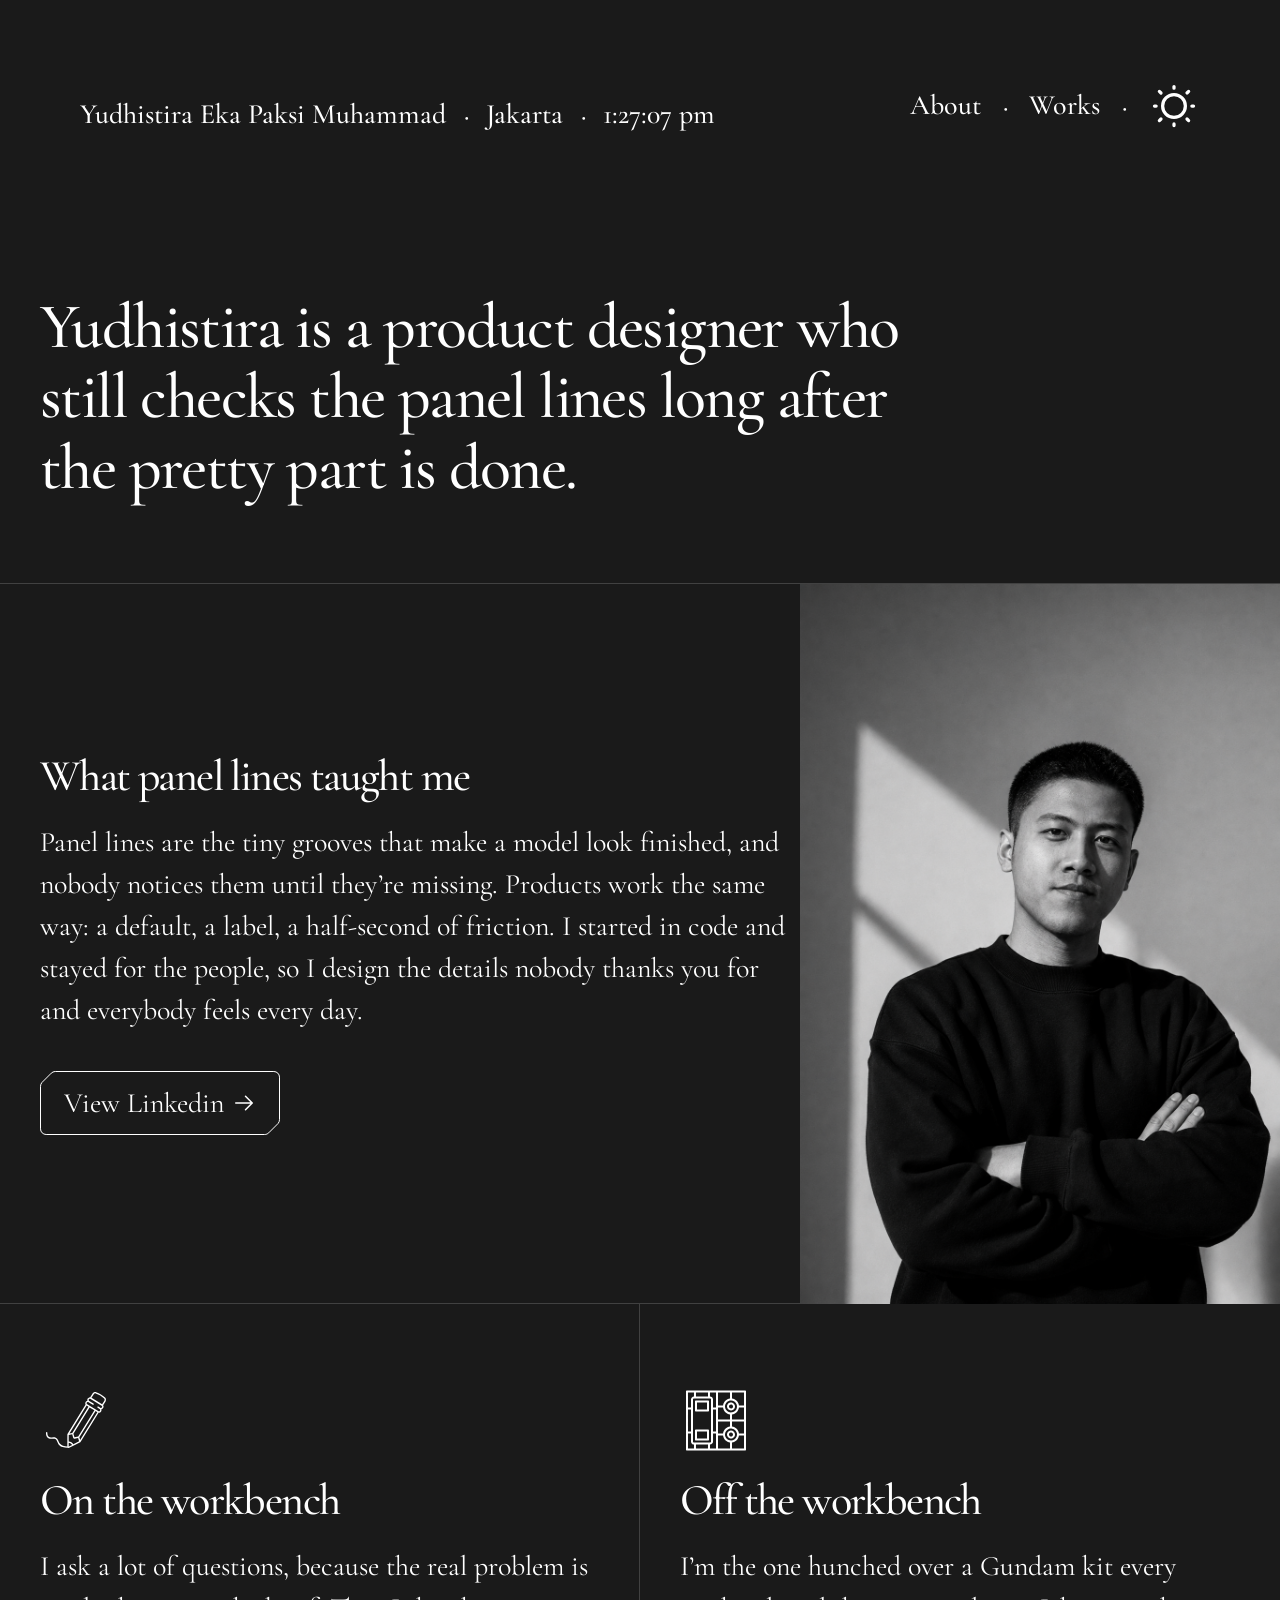
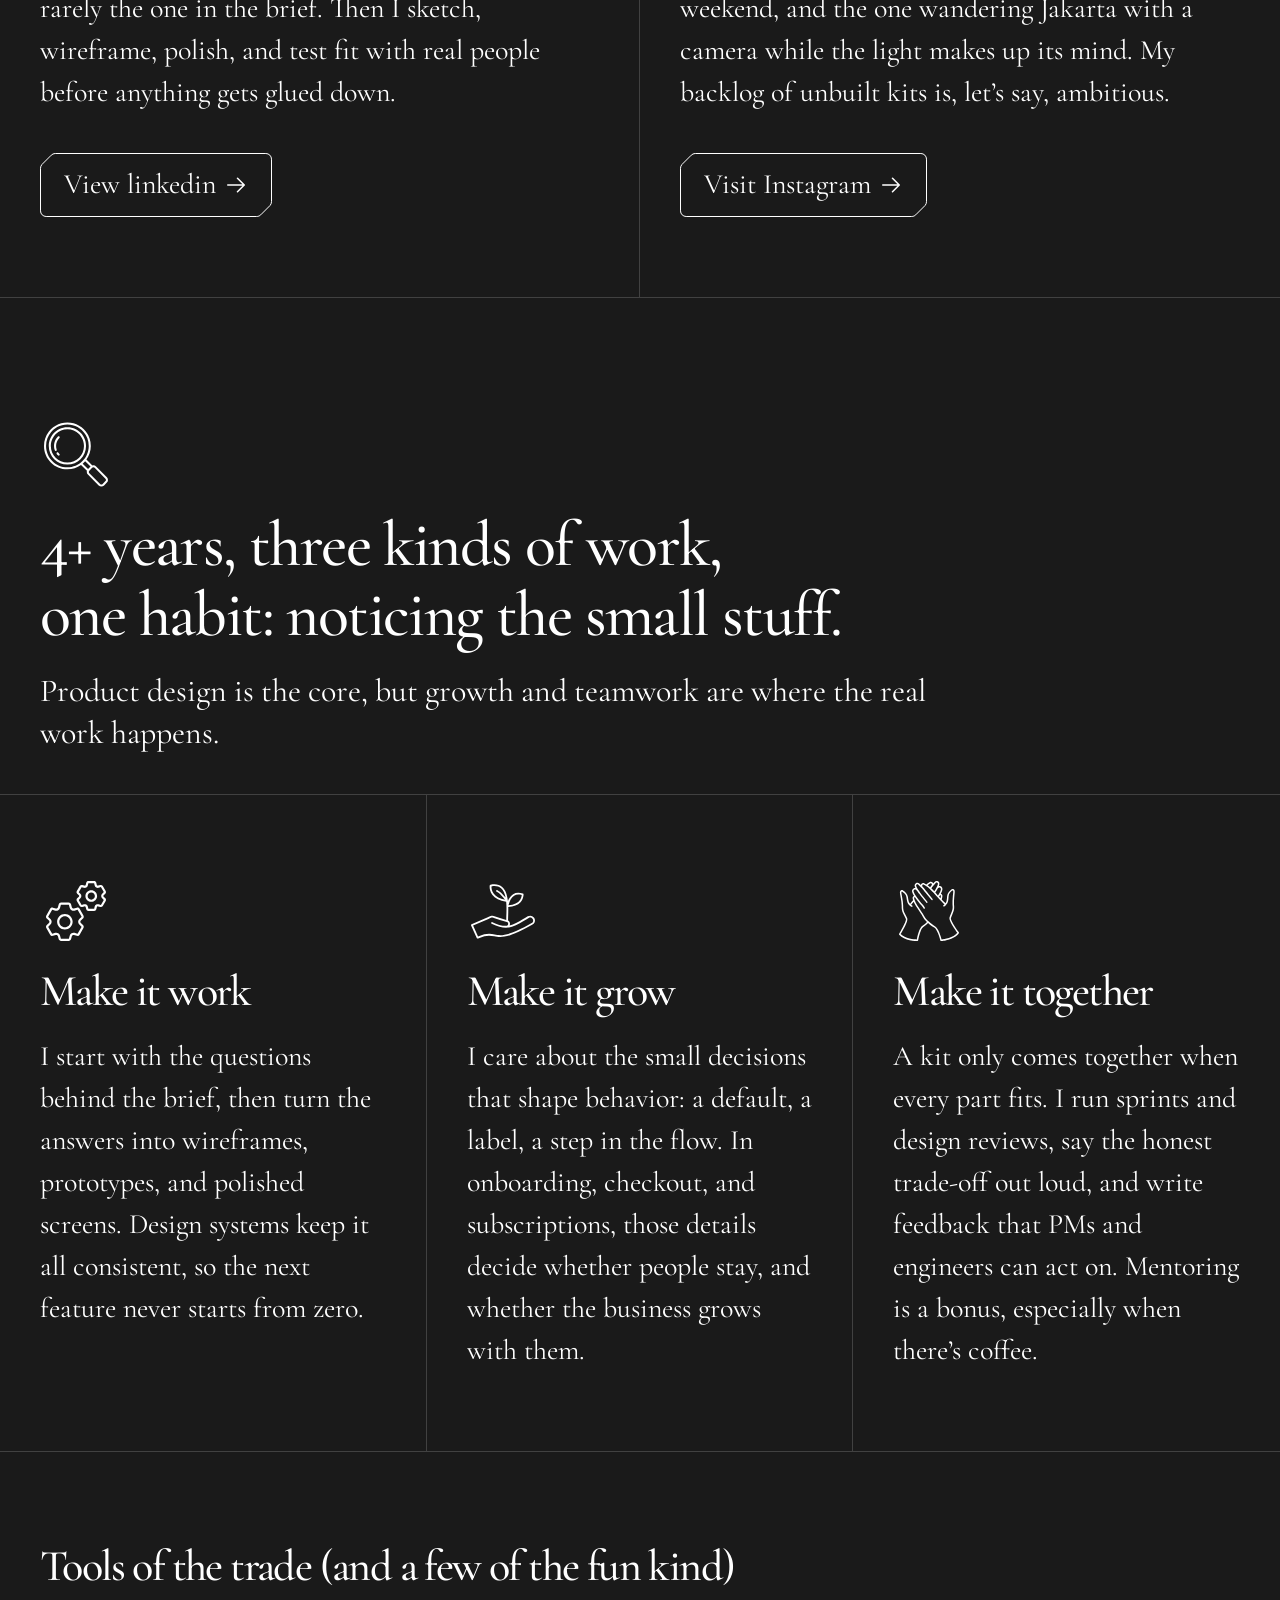
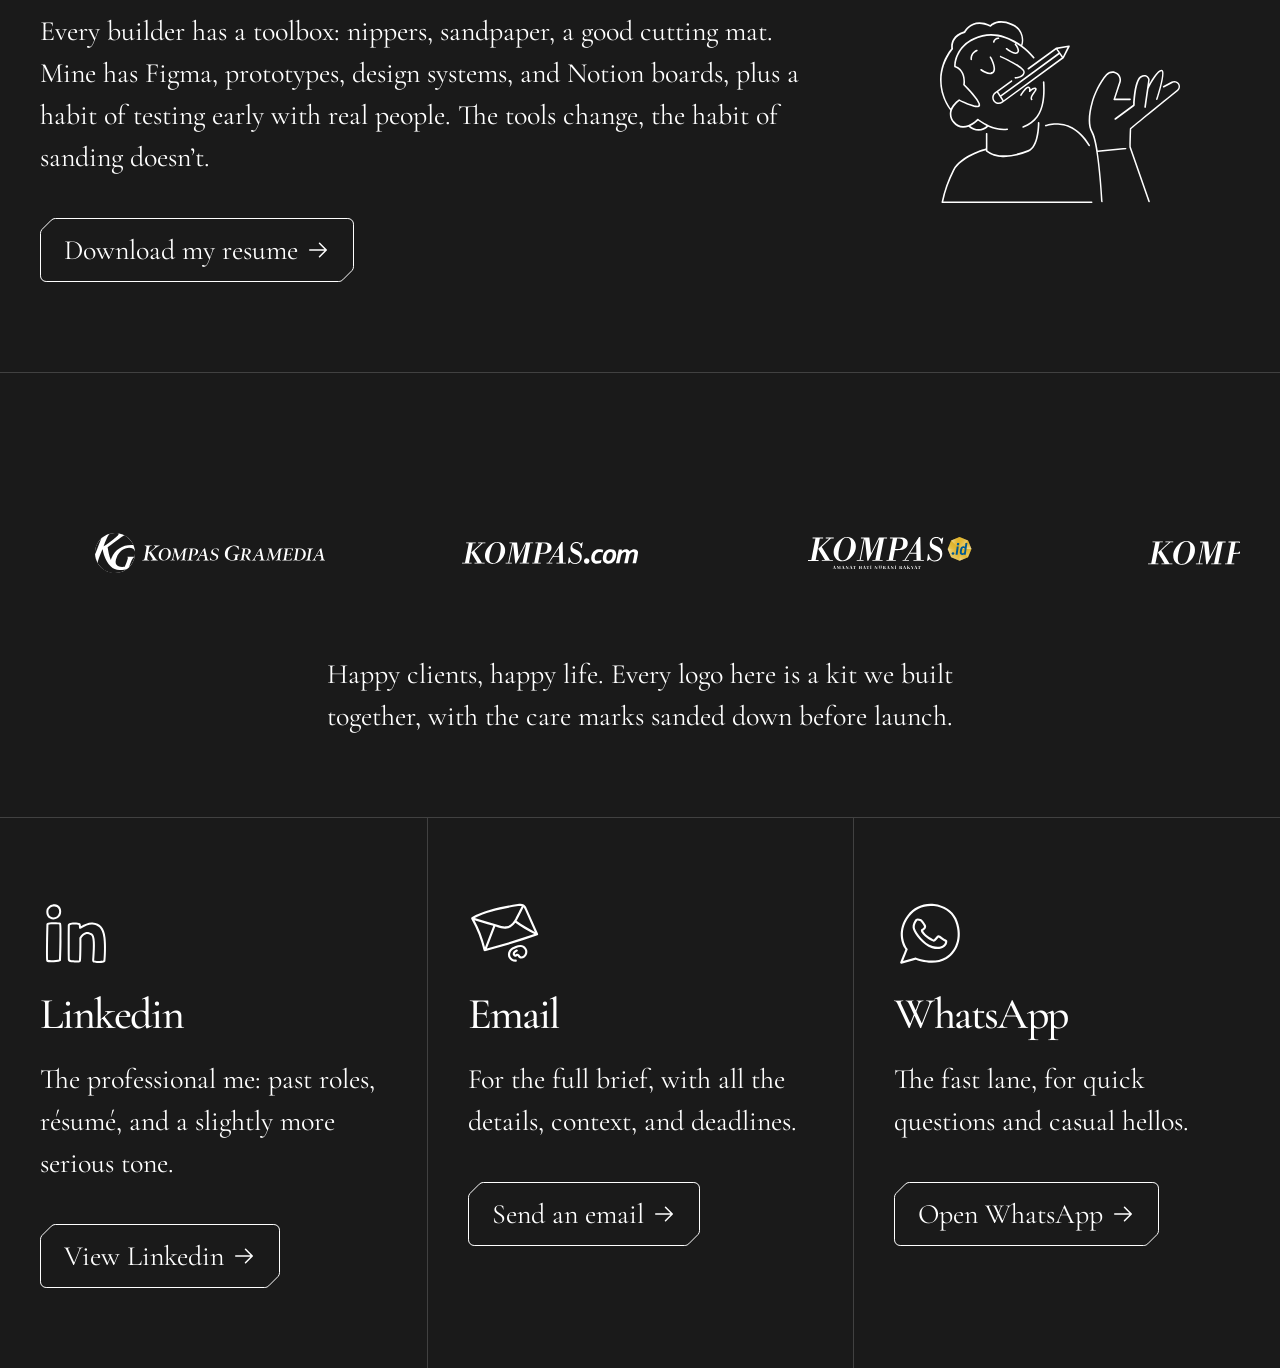
==== commit f41a0d5b: "Refine CTA controls and mobile sidebar" ====
--- a/about.html
+++ b/about.html
@@ -9,7 +9,7 @@
     <link rel="preconnect" href="https://fonts.googleapis.com" />
     <link rel="preconnect" href="https://fonts.gstatic.com" crossorigin />
     <link href="https://fonts.googleapis.com/css2?family=Cormorant+Garamond:wght@400;500;600&family=DM+Mono:wght@400;500&display=swap" rel="stylesheet" />
-    <link rel="stylesheet" href="styles.css?v=two-project-carousel-1" />
+    <link rel="stylesheet" href="styles.css?v=svg-cta-4" />
   </head>
   <body class="about-page" data-theme="dark">
     <a class="skip-link" href="#main">Skip to content</a>
@@ -156,6 +156,6 @@
     </main>
 
     <button class="back-to-top" type="button" aria-label="Back to top"><img src="Assets/Icons/arrow-up.svg" alt="" width="24" height="24" /></button>
-    <script src="script.js?v=two-project-carousel-1"></script>
+    <script src="script.js?v=svg-cta-3"></script>
   </body>
 </html>
--- a/styles.css
+++ b/styles.css
@@ -564,7 +564,7 @@
   aspect-ratio: 4 / 3;
   margin: 0 0 32px;
   overflow: hidden;
-  border-radius: 0;
+  border-radius: 40px;
   background: #000;
   isolation: isolate;
 }
@@ -597,9 +597,9 @@
 .projects-carousel-shell > .project-carousel-controls {
   position: absolute;
   z-index: 2;
-  top: 258px;
-  right: 8px;
-  left: 8px;
+  top: calc(18.75vw - 22px);
+  right: 48px;
+  left: 48px;
   display: flex;
   align-items: center;
   justify-content: space-between;
@@ -637,6 +637,74 @@
   height: 32px;
 }
 
+.pill, .project-carousel-control {
+  position: relative;
+}
+
+.menu-toggle, .menu-close {
+  --cta-fill: #2a2a2a;
+  position: relative;
+  isolation: isolate;
+}
+
+.pill, .project-carousel-control, .back-to-top {
+  --cta-radius: 12px;
+  --cta-fill: var(--ink);
+  isolation: isolate;
+  border: 1px solid var(--ink);
+  border-radius: var(--cta-radius);
+  background: var(--cta-fill);
+}
+
+.pill.cta-framed, .project-carousel-control.cta-framed, .back-to-top.cta-framed {
+  border: 0;
+  border-radius: 0;
+  background: transparent;
+}
+
+.menu-toggle.cta-framed, .menu-close.cta-framed {
+  border: 0;
+  border-radius: 0;
+  background: transparent;
+  box-shadow: none;
+}
+
+.menu-toggle.cta-framed .cta-frame, .menu-close.cta-framed .cta-frame {
+  filter: drop-shadow(0 4px 12px rgb(0 0 0 / .24));
+}
+
+.cta-frame {
+  position: absolute;
+  z-index: -1;
+  inset: 0;
+  display: block;
+  width: 100%;
+  height: 100%;
+  overflow: visible;
+  pointer-events: none;
+}
+
+.cta-frame path {
+  fill: var(--cta-fill);
+  stroke: var(--ink);
+  stroke-width: 1;
+  vector-effect: non-scaling-stroke;
+  transition: fill .18s ease, stroke .18s ease;
+}
+
+.pill {
+  --cta-fill: var(--bg);
+}
+
+.pill:hover {
+  --cta-fill: var(--ink);
+  background: var(--cta-fill);
+}
+
+.pill.cta-framed:hover {
+  background: transparent;
+}
+
 @media (min-width: 641px) {
   body[data-theme="light"] .projects-carousel-shell .project-carousel-control img {
     filter: invert(1);
@@ -1131,10 +1199,6 @@
     scroll-snap-align: start;
   }
 
-  .projects-carousel-shell > .project-carousel-controls {
-    top: 210px;
-  }
-
   .contact {
     padding-left: 40px;
     padding-right: 40%;
@@ -1212,9 +1276,6 @@
     scroll-snap-align: start;
   }
 
-  .projects-carousel-shell > .project-carousel-controls {
-    top: calc(18.75vw + 10px);
-  }
 }
 
 @media (max-width: 640px) {
@@ -1389,6 +1450,7 @@
   }
 
   body[data-theme="light"] .menu-close {
+    --cta-fill: #fff;
     background: #fff;
     box-shadow: 0 4px 12px rgb(42 42 42 / .16);
   }
@@ -1701,8 +1763,22 @@
   }
 
   body[data-theme="light"] .menu-toggle {
+    --cta-fill: #fff;
     background: #fff;
     box-shadow: 0 4px 12px rgb(42 42 42 / .16);
+  }
+
+  body[data-theme="light"] .menu-toggle.cta-framed, body[data-theme="light"] .menu-close.cta-framed {
+    background: transparent;
+    box-shadow: none;
+  }
+
+  body[data-theme="light"] .menu-toggle.cta-framed .cta-frame, body[data-theme="light"] .menu-close.cta-framed .cta-frame {
+    filter: drop-shadow(0 4px 12px rgb(42 42 42 / .16));
+  }
+
+  .menu-toggle.cta-framed .cta-frame path, .menu-close.cta-framed .cta-frame path {
+    stroke: none;
   }
 
   body[data-theme="light"] .menu-toggle img {
@@ -2057,13 +2133,14 @@
   }
 
   .project-carousel-control {
+    --cta-fill: var(--bg);
     display: grid;
     width: 48px;
     height: 48px;
     padding: 0;
     place-items: center;
-    border: 1px solid var(--ink);
-    border-radius: 999px;
+    border: 0;
+    border-radius: 0;
     background: transparent;
     cursor: pointer;
     transform: none;
@@ -2079,7 +2156,7 @@
   }
 
   .project-carousel-control[data-project-direction="next"], .project-carousel-control[data-value-direction="next"], .project-carousel-control[data-about-direction="next"] {
-    background: var(--ink);
+    --cta-fill: var(--ink);
   }
 
   body[data-theme="dark"] .project-carousel-control[data-project-direction="previous"] img, body[data-theme="dark"] .project-carousel-control[data-value-direction="previous"] img, body[data-theme="dark"] .project-carousel-control[data-about-direction="previous"] img {
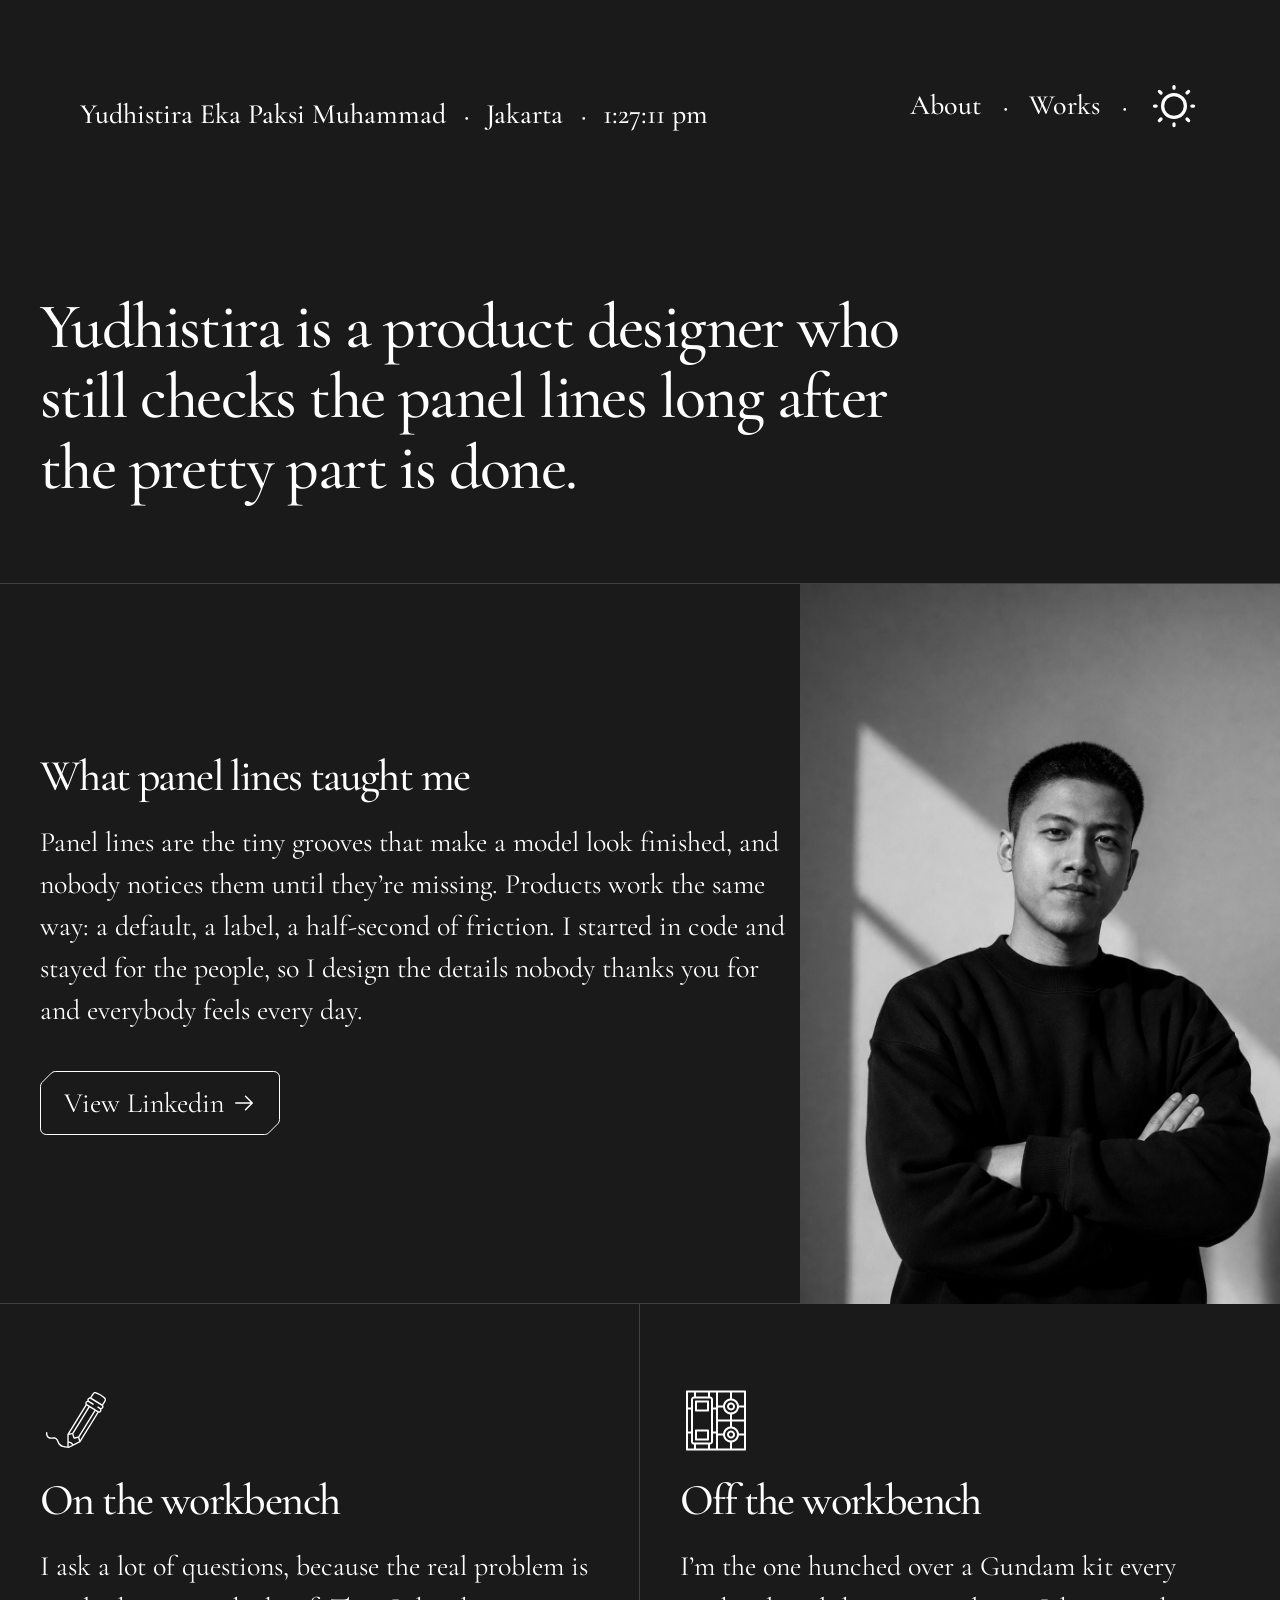
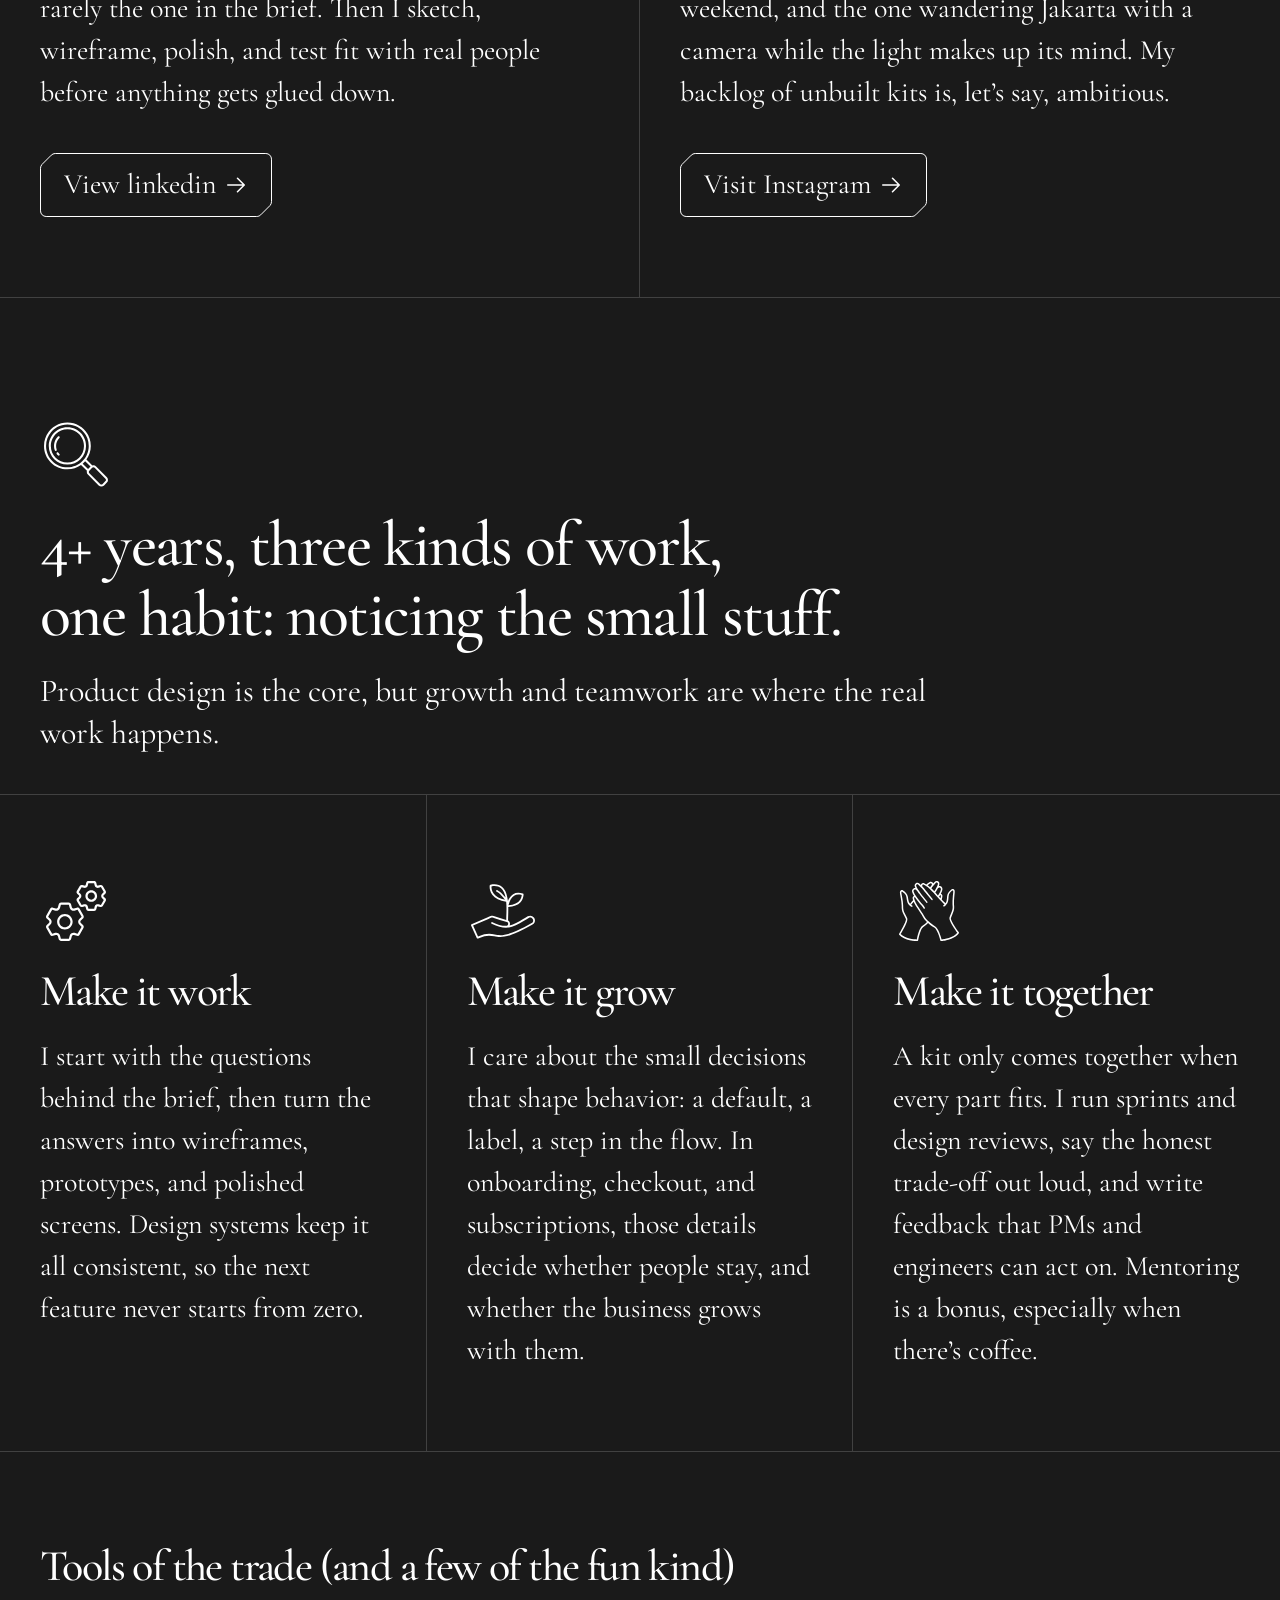
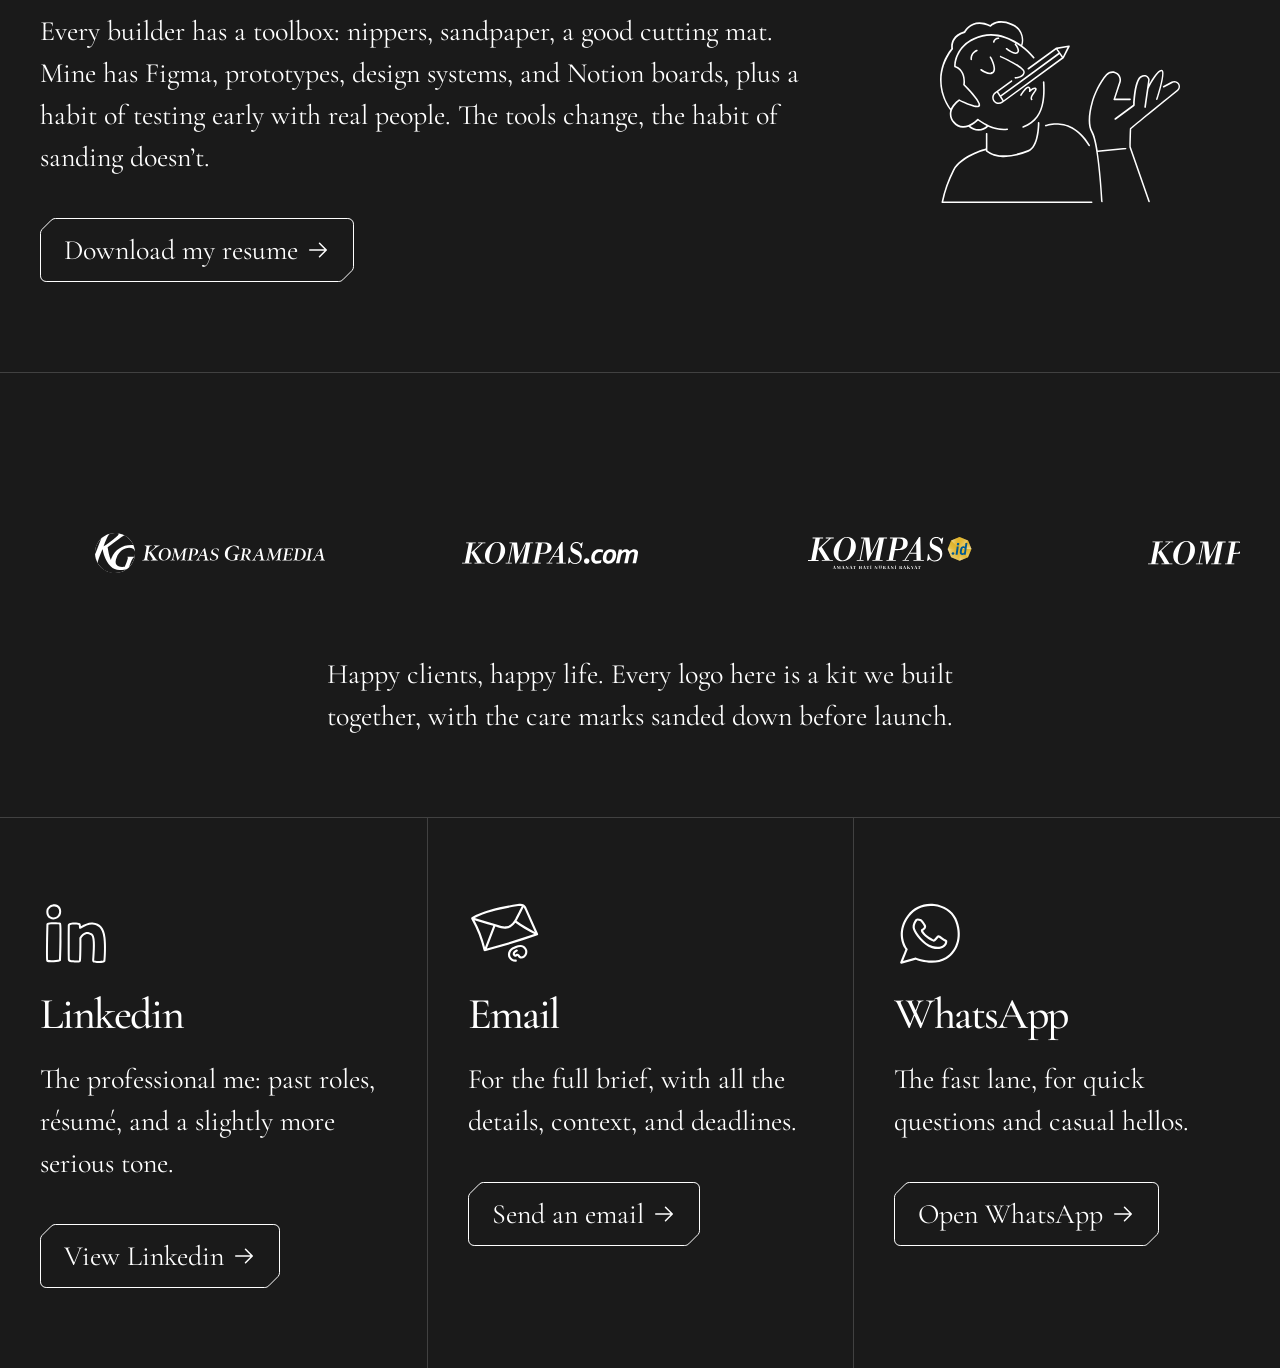
==== commit 41be0976: "Refine CTA hover animation" ====
--- a/about.html
+++ b/about.html
@@ -9,7 +9,7 @@
     <link rel="preconnect" href="https://fonts.googleapis.com" />
     <link rel="preconnect" href="https://fonts.gstatic.com" crossorigin />
     <link href="https://fonts.googleapis.com/css2?family=Cormorant+Garamond:wght@400;500;600&family=DM+Mono:wght@400;500&display=swap" rel="stylesheet" />
-    <link rel="stylesheet" href="styles.css?v=svg-cta-4" />
+    <link rel="stylesheet" href="styles.css?v=cta-sweep-6" />
   </head>
   <body class="about-page" data-theme="dark">
     <a class="skip-link" href="#main">Skip to content</a>
@@ -156,6 +156,6 @@
     </main>
 
     <button class="back-to-top" type="button" aria-label="Back to top"><img src="Assets/Icons/arrow-up.svg" alt="" width="24" height="24" /></button>
-    <script src="script.js?v=svg-cta-3"></script>
+    <script src="script.js?v=cta-sweep-6"></script>
   </body>
 </html>
--- a/styles.css
+++ b/styles.css
@@ -370,22 +370,10 @@
   font-size: 28px;
 }
 
-.pill:hover {
-  background: var(--ink);
-  color: var(--bg);
-}
-
 .pill img {
   width: 24px;
   height: 24px;
-}
-
-body[data-theme="dark"] .pill:hover img {
-  filter: none;
-}
-
-body[data-theme="light"] .pill:hover img {
-  filter: invert(1);
+  transition: filter .18s ease;
 }
 
 .value-intro, .projects-intro {
@@ -650,6 +638,7 @@
 .pill, .project-carousel-control, .back-to-top {
   --cta-radius: 12px;
   --cta-fill: var(--ink);
+  --cta-sweep-fill: var(--bg);
   isolation: isolate;
   border: 1px solid var(--ink);
   border-radius: var(--cta-radius);
@@ -692,17 +681,66 @@
   transition: fill .18s ease, stroke .18s ease;
 }
 
+.cta-frame .cta-sweep {
+  fill: var(--cta-sweep-fill);
+  opacity: 1;
+  clip-path: inset(0 100% 0 0);
+  transition: clip-path .48s cubic-bezier(.65, 0, .35, 1);
+}
+
 .pill {
   --cta-fill: var(--bg);
-}
-
-.pill:hover {
-  --cta-fill: var(--ink);
-  background: var(--cta-fill);
-}
-
-.pill.cta-framed:hover {
-  background: transparent;
+  --cta-sweep-fill: var(--ink);
+}
+
+.pill:hover .cta-sweep,
+.cta-sweep-active .cta-sweep {
+  clip-path: inset(0 0 0 0);
+}
+
+.pill:hover, .pill.cta-sweep-active {
+  color: var(--bg);
+  transition-delay: .24s;
+}
+
+.pill.cta-sweep-leaving {
+  color: var(--ink);
+  transition-delay: .24s;
+}
+
+body[data-theme="dark"] .pill:hover img, body[data-theme="dark"] .pill.cta-sweep-active img {
+  filter: none;
+  transition-delay: .24s;
+}
+
+body[data-theme="dark"] .pill.cta-sweep-leaving img {
+  filter: invert(1);
+  transition-delay: .24s;
+}
+
+body[data-theme="light"] .pill:hover img, body[data-theme="light"] .pill.cta-sweep-active img {
+  filter: invert(1);
+  transition-delay: .24s;
+}
+
+body[data-theme="light"] .pill.cta-sweep-leaving img {
+  filter: none;
+  transition-delay: .24s;
+}
+
+.cta-sweep-leaving .cta-sweep {
+  clip-path: inset(0 0 0 100%);
+}
+
+.cta-sweep-resetting .cta-sweep {
+  clip-path: inset(0 100% 0 0);
+  transition: none;
+}
+
+@media (prefers-reduced-motion: reduce) {
+  .cta-sweep {
+    transition: none;
+  }
 }
 
 @media (min-width: 641px) {
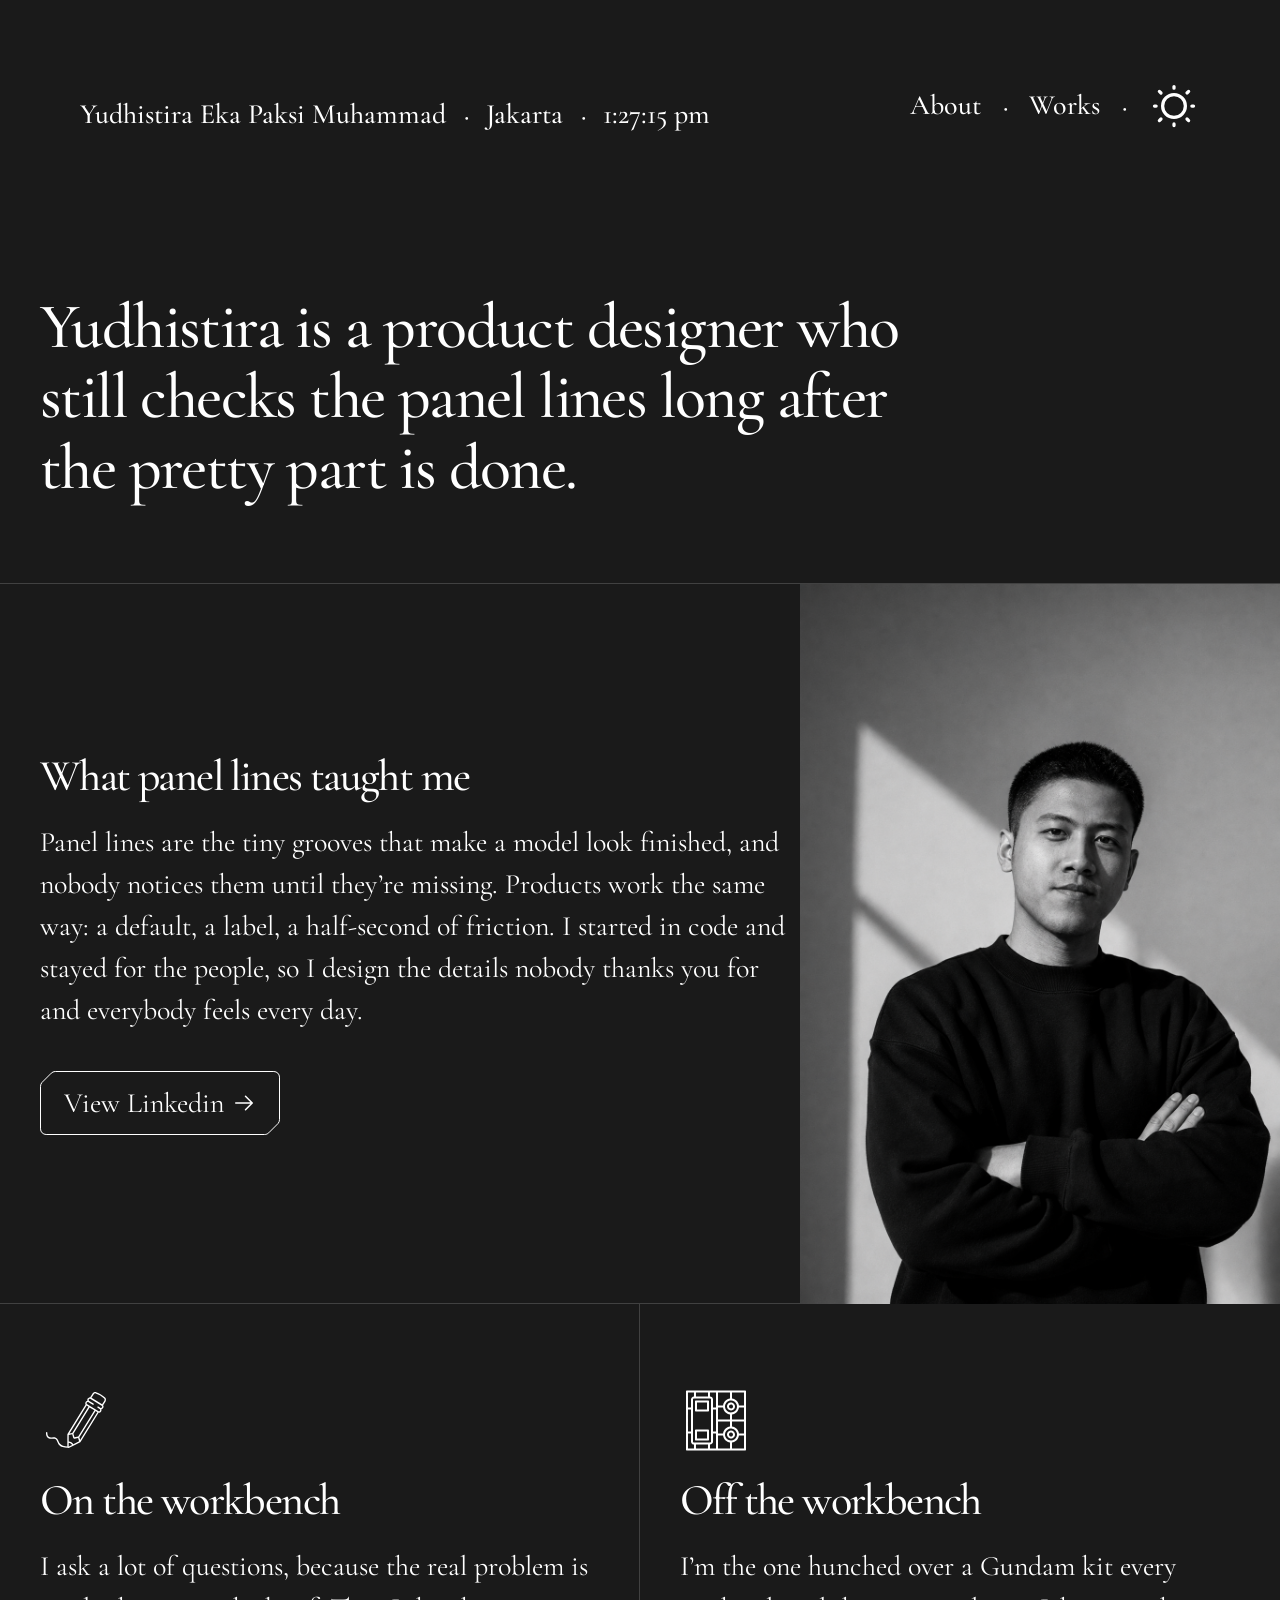
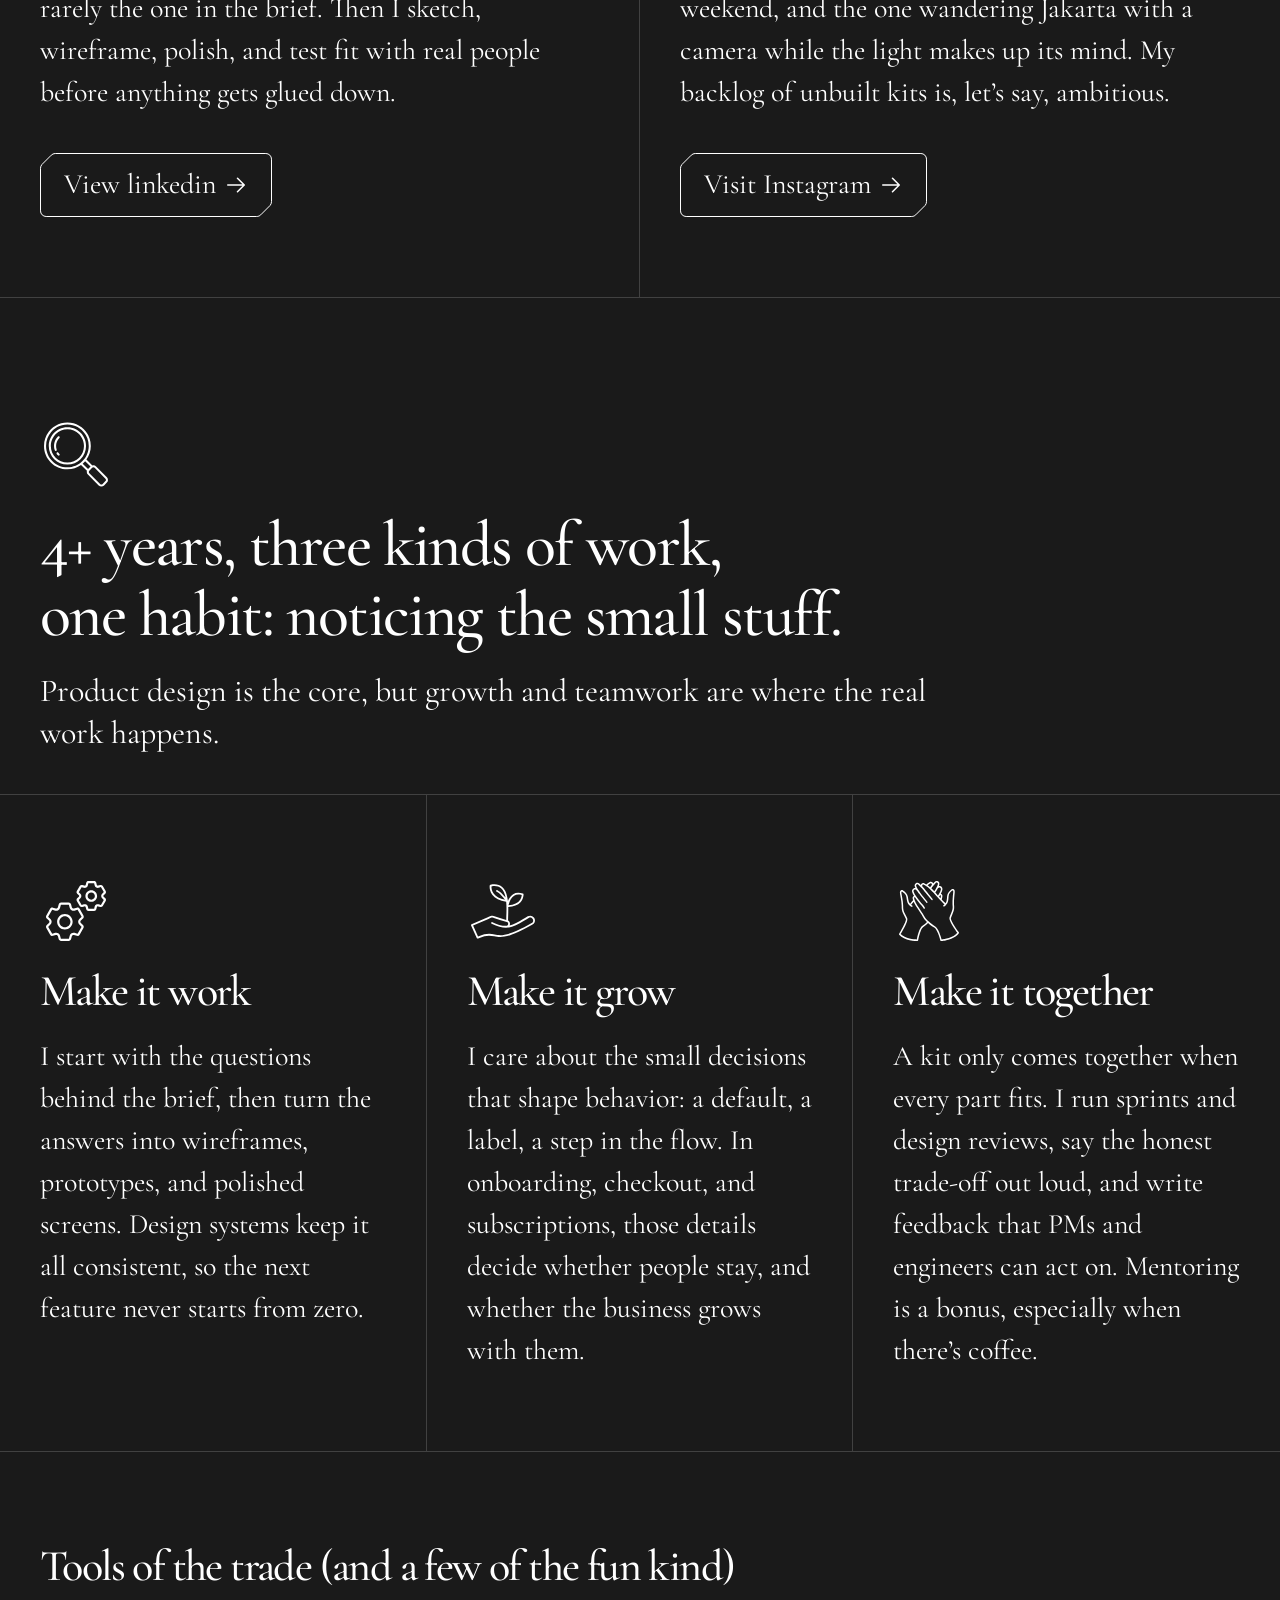
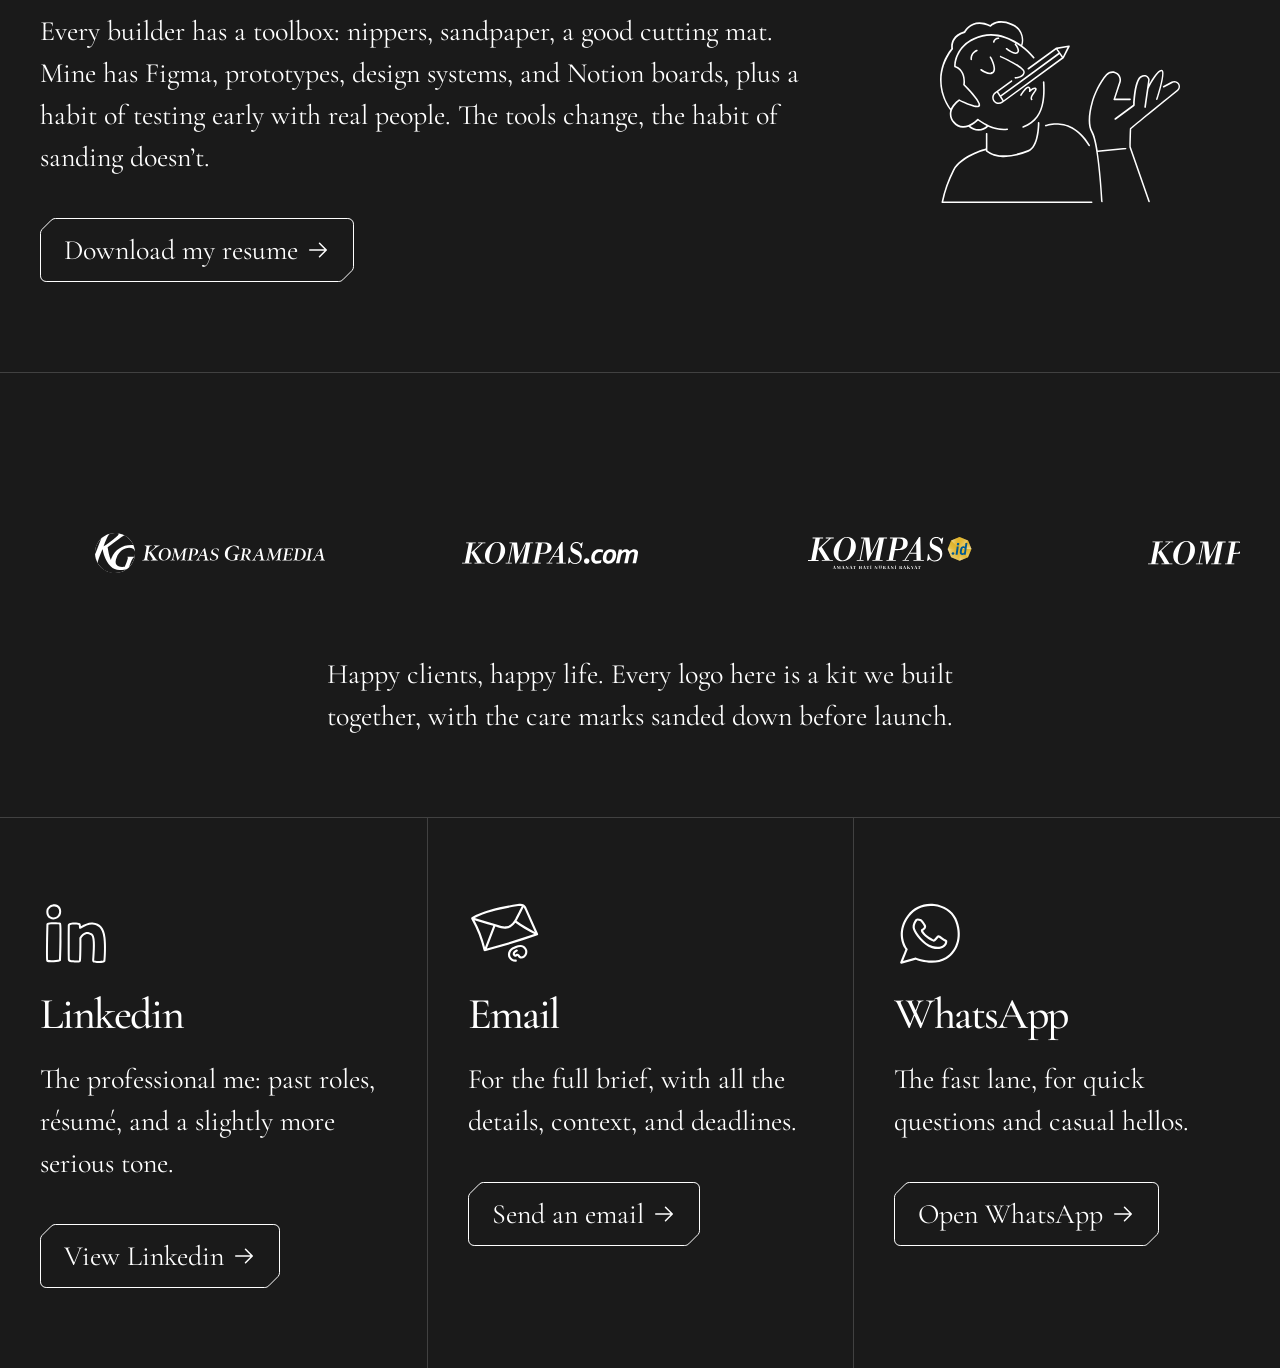
==== commit a9b86a60: "Refine media corner treatment" ====
--- a/about.html
+++ b/about.html
@@ -9,7 +9,7 @@
     <link rel="preconnect" href="https://fonts.googleapis.com" />
     <link rel="preconnect" href="https://fonts.gstatic.com" crossorigin />
     <link href="https://fonts.googleapis.com/css2?family=Cormorant+Garamond:wght@400;500;600&family=DM+Mono:wght@400;500&display=swap" rel="stylesheet" />
-    <link rel="stylesheet" href="styles.css?v=cta-sweep-6" />
+    <link rel="stylesheet" href="styles.css?v=media-notch-3" />
   </head>
   <body class="about-page" data-theme="dark">
     <a class="skip-link" href="#main">Skip to content</a>
--- a/styles.css
+++ b/styles.css
@@ -461,6 +461,20 @@
   object-fit: cover;
 }
 
+.project-media, .outside-creative {
+  /* Legacy radius: --media-radius: 40px; */
+  --media-radius: 8px;
+  --media-notch: 40px;
+  border-radius: var(--media-radius);
+  clip-path: polygon(
+    0 0,
+    100% 0,
+    100% calc(100% - var(--media-notch)),
+    calc(100% - var(--media-notch)) 100%,
+    0 100%
+  );
+}
+
 .feature-section--outside {
   min-height: 520px;
   padding: 80px 40px;
@@ -552,7 +566,7 @@
   aspect-ratio: 4 / 3;
   margin: 0 0 32px;
   overflow: hidden;
-  border-radius: 40px;
+  border-radius: var(--media-radius);
   background: #000;
   isolation: isolate;
 }
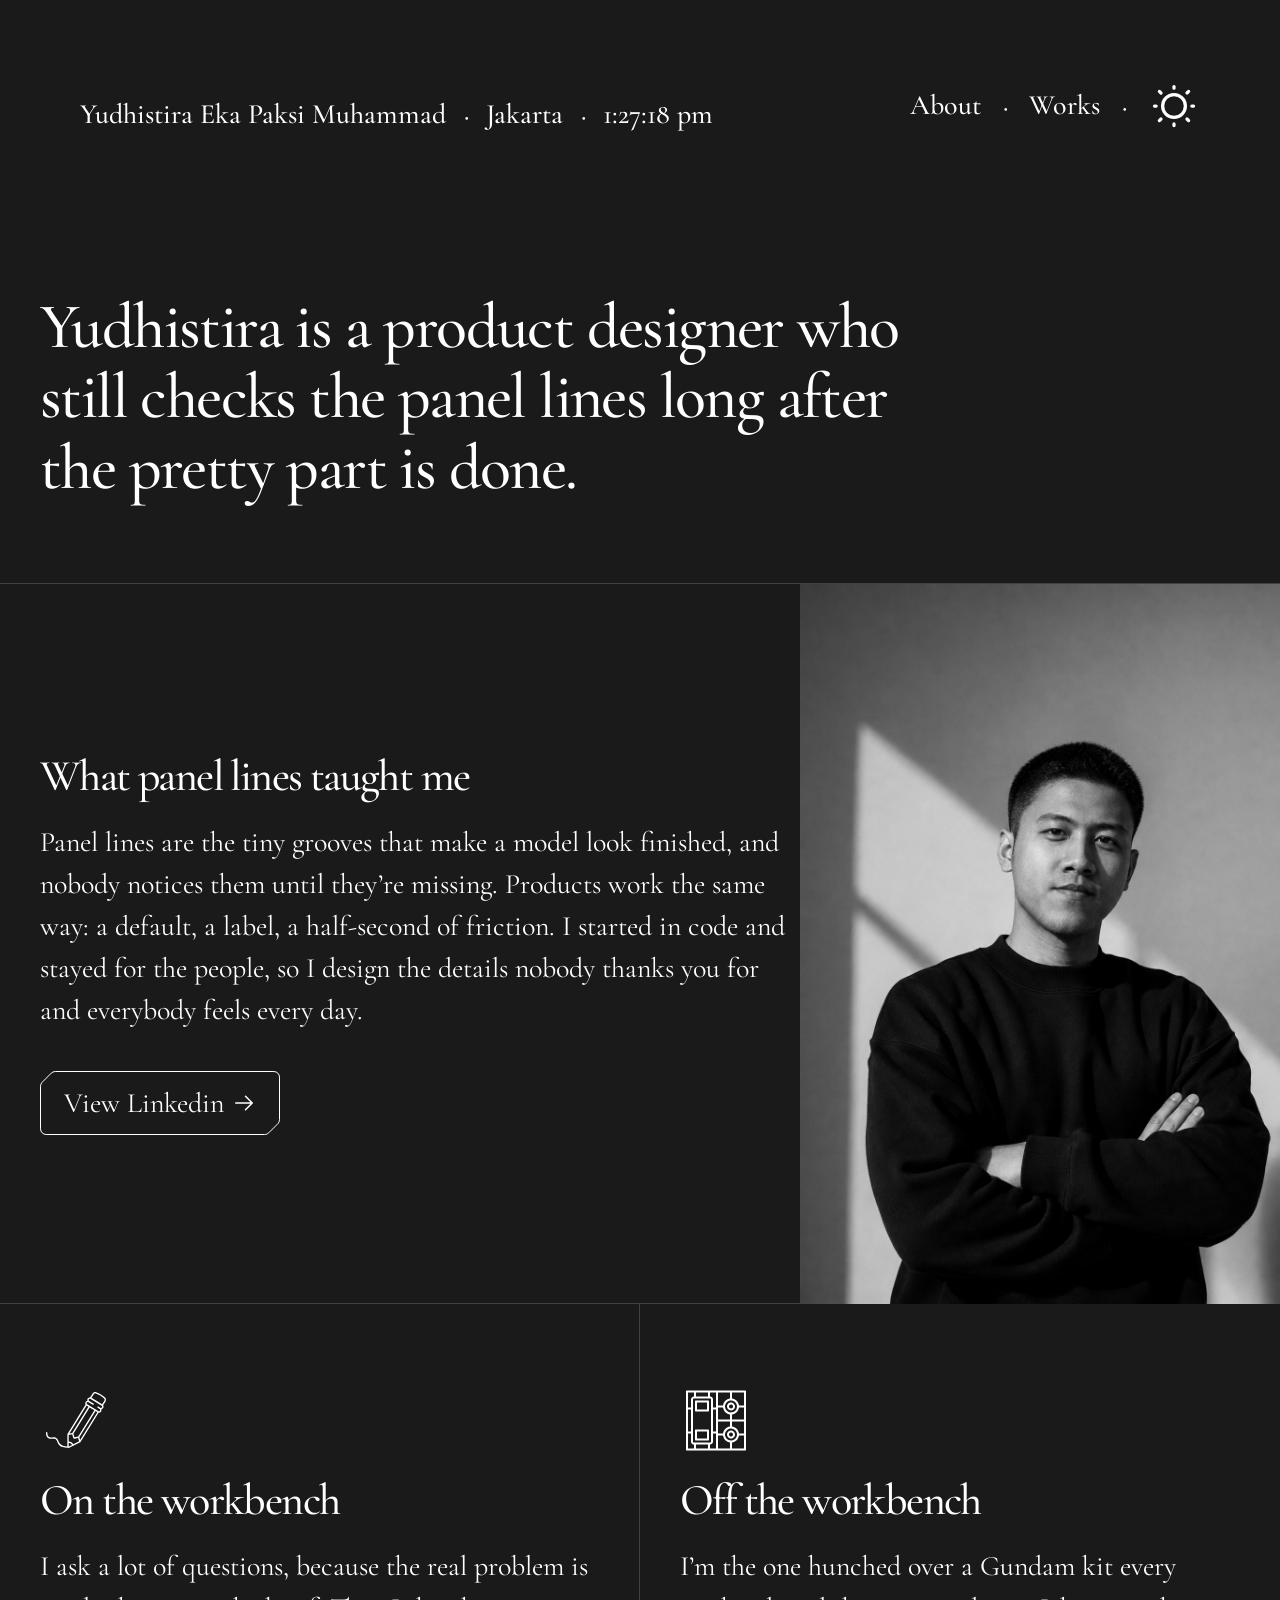
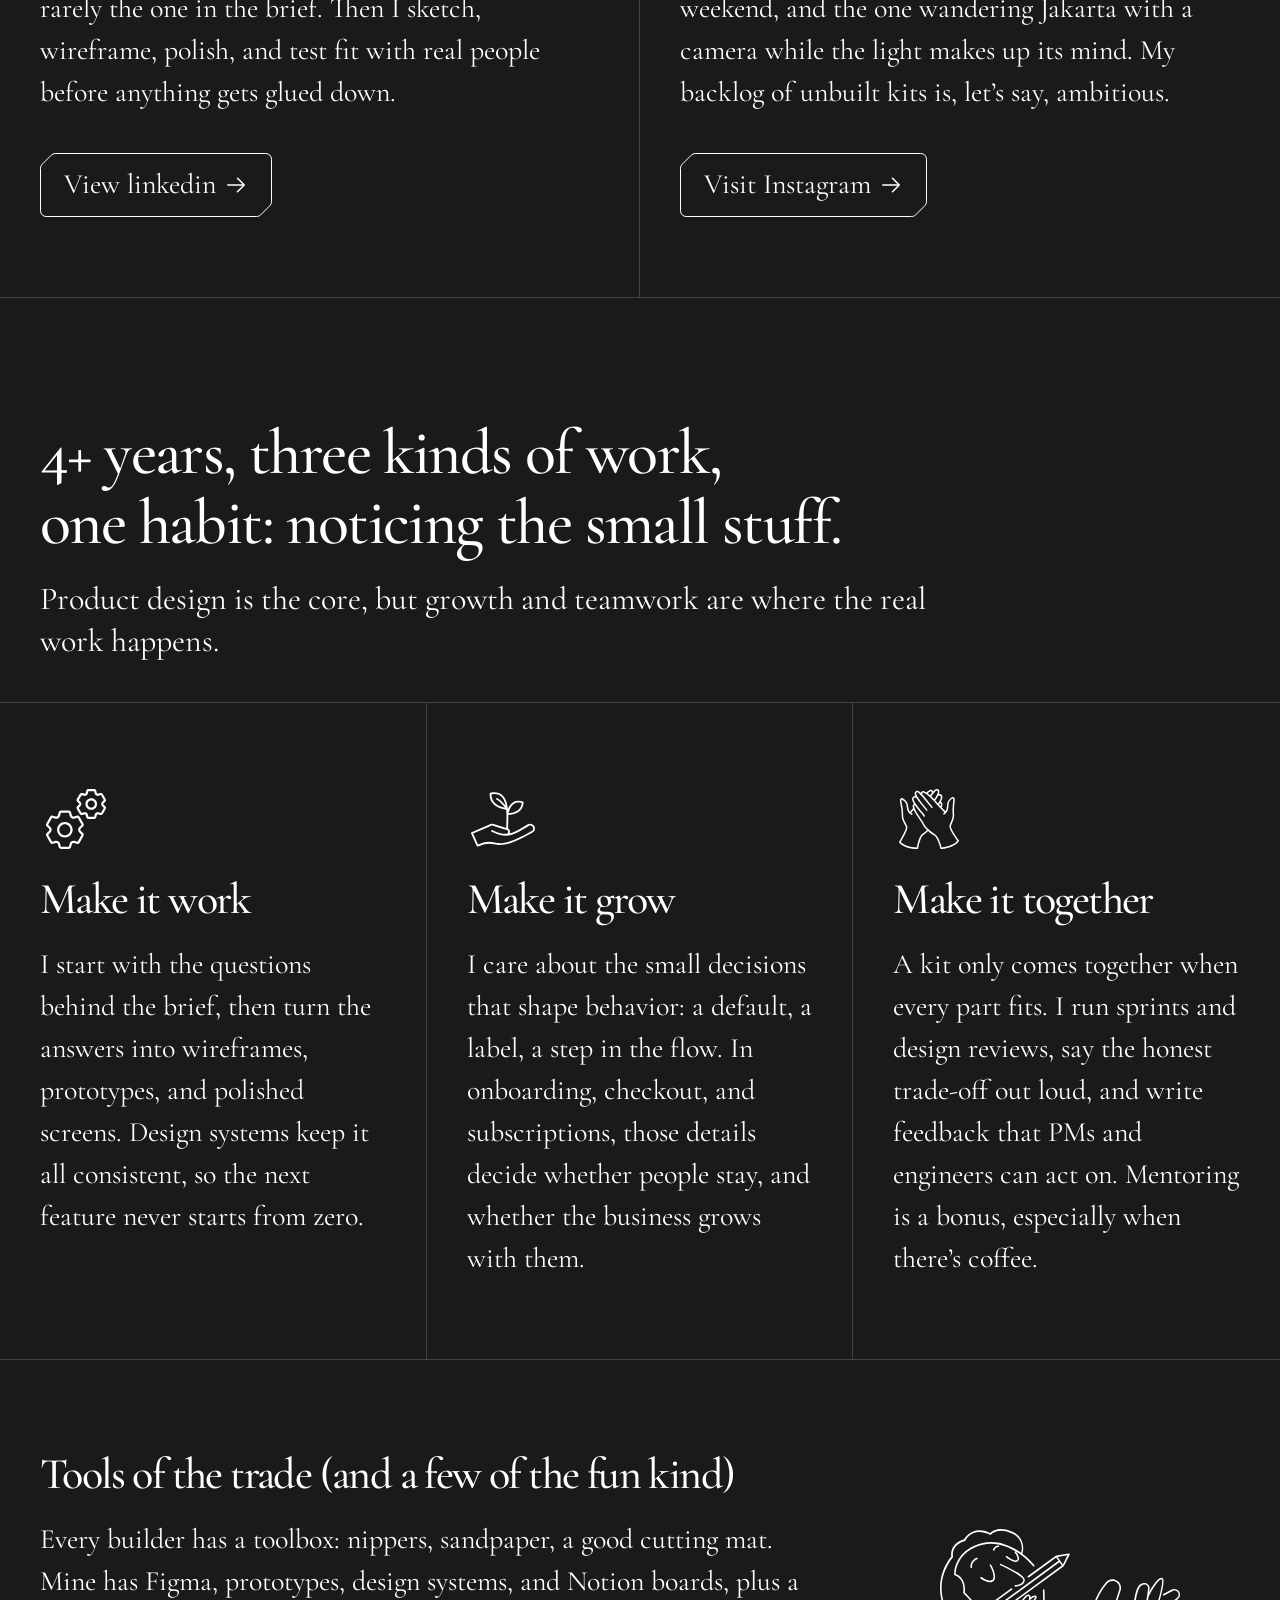
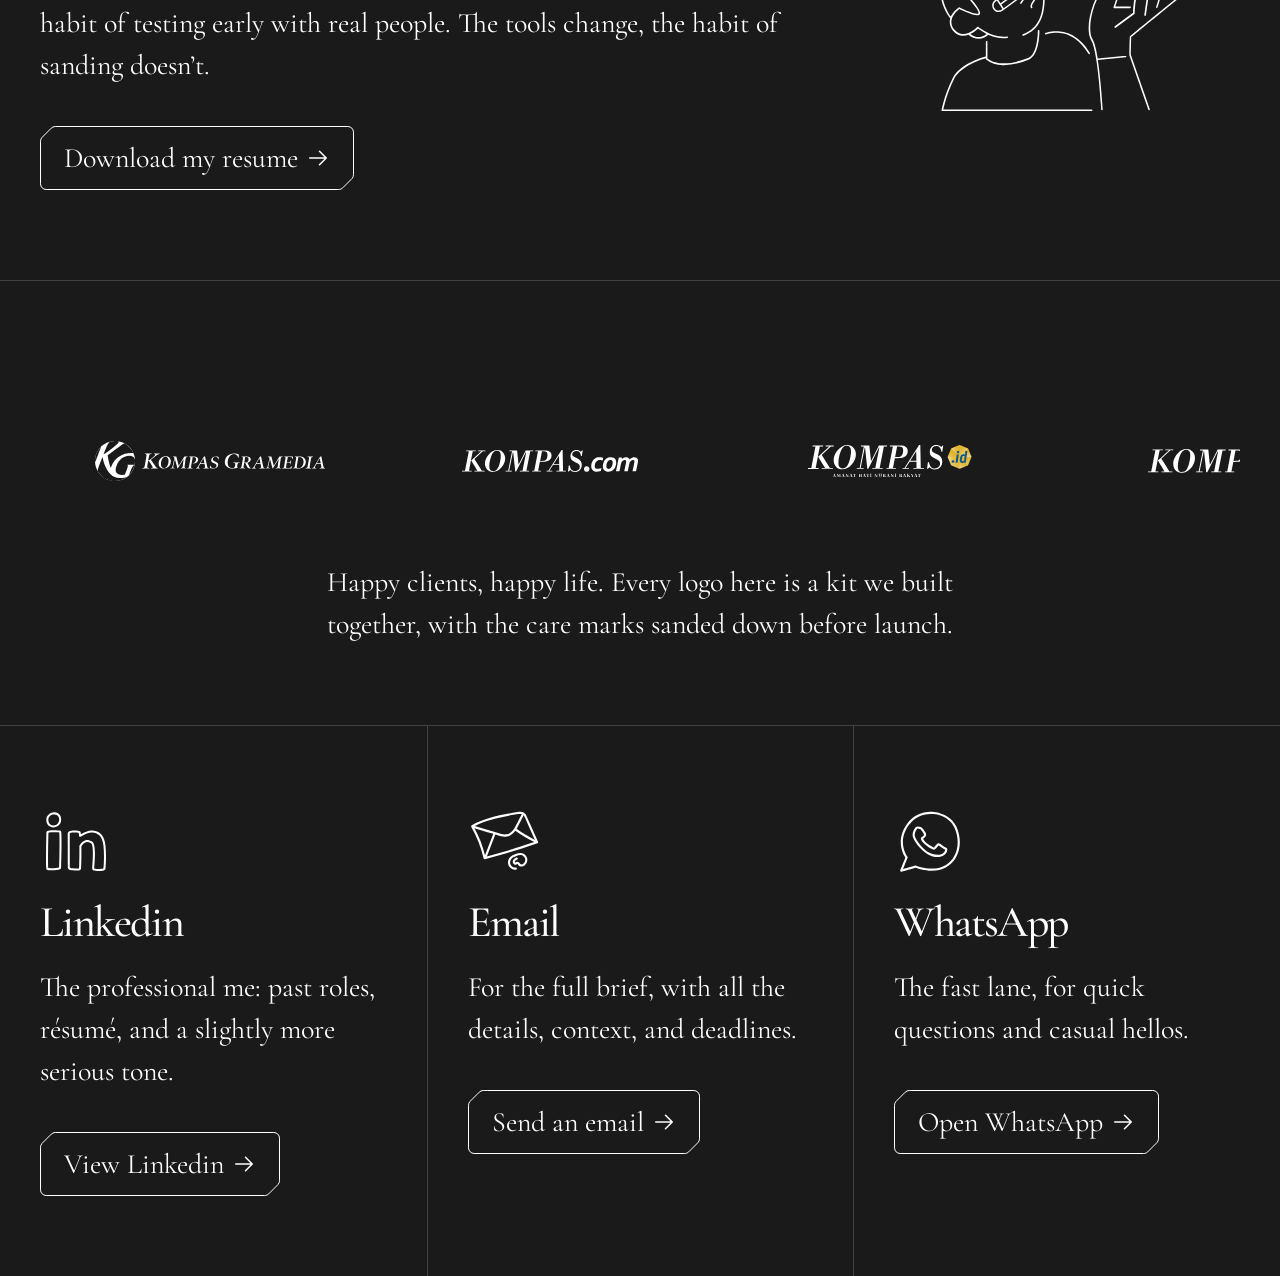
==== commit baded4ff: "Refine project carousel controls" ====
--- a/about.html
+++ b/about.html
@@ -9,7 +9,7 @@
     <link rel="preconnect" href="https://fonts.googleapis.com" />
     <link rel="preconnect" href="https://fonts.gstatic.com" crossorigin />
     <link href="https://fonts.googleapis.com/css2?family=Cormorant+Garamond:wght@400;500;600&family=DM+Mono:wght@400;500&display=swap" rel="stylesheet" />
-    <link rel="stylesheet" href="styles.css?v=media-notch-3" />
+    <link rel="stylesheet" href="styles.css?v=carousel-controls-4" />
   </head>
   <body class="about-page" data-theme="dark">
     <a class="skip-link" href="#main">Skip to content</a>
--- a/styles.css
+++ b/styles.css
@@ -388,6 +388,13 @@
   margin-bottom: 20px;
 }
 
+/* Heading illustrations are temporarily hidden while the section copy takes focus. */
+.value-intro__icon,
+.projects-intro__icon,
+.about-experience__intro > .about-section-icon {
+  display: none;
+}
+
 .value-intro h2, .projects-intro h2 {
   margin: 0 0 20px;
   font-size: 64px;
@@ -546,28 +553,33 @@
 }
 
 .project-card {
+  display: grid;
+  flex: 0 0 100%;
+  grid-template-columns: 3fr 5fr;
+  min-width: 100%;
+  min-height: calc(35.15625vw + 155px);
+  border: 0;
+  scroll-snap-align: none;
+}
+
+.project-card__details {
   display: flex;
-  flex: 0 0 50%;
   flex-direction: column;
-  min-width: 50%;
+  justify-content: center;
   padding: 40px 40px 80px;
-  border: 0;
   border-right: 1px solid var(--line);
-  scroll-snap-align: none;
-}
-
-.projects > .project-card:nth-child(2n) {
-  border-right: 0;
 }
 
 .project-media {
   position: relative;
   width: 100%;
-  aspect-ratio: 4 / 3;
-  margin: 0 0 32px;
+  align-self: start;
+  aspect-ratio: 16 / 9;
+  margin: 40px 40px 80px;
+  width: calc(100% - 80px);
   overflow: hidden;
   border-radius: var(--media-radius);
-  background: #000;
+  background: #d9d9d9;
   isolation: isolate;
 }
 
@@ -599,32 +611,38 @@
 .projects-carousel-shell > .project-carousel-controls {
   position: absolute;
   z-index: 2;
-  top: calc(18.75vw - 22px);
-  right: 48px;
-  left: 48px;
+  top: calc(35.15625vw + 27px);
+  right: 40px;
+  left: calc(37.5% + 40px);
   display: flex;
   align-items: center;
   justify-content: space-between;
-  pointer-events: none;
+  pointer-events: auto;
 }
 
 .project-carousel-indicator {
-  display: none;
+  display: block;
+  margin: 0;
+  font-size: 20px;
+  line-height: 1;
 }
 
 .project-carousel-actions {
-  display: contents;
+  display: flex;
+  gap: 12px;
 }
 
 .project-carousel-control {
+  --cta-fill: transparent;
+  --cta-sweep-fill: transparent;
   display: grid;
-  width: 64px;
-  height: 64px;
+  width: 50px;
+  height: 50px;
   padding: 0;
   place-items: center;
-  border: 1px solid var(--ink);
-  border-radius: 999px;
-  background: var(--ink);
+  border: 0;
+  border-radius: 0;
+  background: transparent;
   cursor: pointer;
   pointer-events: auto;
   transition: transform .18s, opacity .18s;
@@ -635,8 +653,8 @@
 }
 
 .project-carousel-control img {
-  width: 32px;
-  height: 32px;
+  width: 24px;
+  height: 24px;
 }
 
 .pill, .project-carousel-control {
@@ -657,6 +675,11 @@
   border: 1px solid var(--ink);
   border-radius: var(--cta-radius);
   background: var(--cta-fill);
+}
+
+.project-carousel-control {
+  --cta-fill: transparent;
+  --cta-sweep-fill: transparent;
 }
 
 .pill.cta-framed, .project-carousel-control.cta-framed, .back-to-top.cta-framed {
@@ -757,10 +780,8 @@
   }
 }
 
-@media (min-width: 641px) {
-  body[data-theme="light"] .projects-carousel-shell .project-carousel-control img {
-    filter: invert(1);
-  }
+body[data-theme="dark"] .project-carousel-control img {
+  filter: invert(1);
 }
 
 .contact {
@@ -1242,15 +1263,6 @@
     padding-inline: 40px;
   }
 
-  .project-card {
-    flex-basis: 50%;
-    min-width: 50%;
-  }
-
-  .projects > .project-card:nth-child(2n + 1) {
-    scroll-snap-align: start;
-  }
-
   .contact {
     padding-left: 40px;
     padding-right: 40%;
@@ -1322,10 +1334,6 @@
     width: 340px;
     height: 120px;
     flex: 0 0 340px;
-  }
-
-  .projects > .project-card:nth-child(2n + 1) {
-    scroll-snap-align: start;
   }
 
 }
@@ -1702,7 +1710,7 @@
     min-width: 100%;
     min-height: 0;
     flex: 0 0 100%;
-    padding: 40px 20px;
+    padding: 40px 20px 80px;
     border-right: 0;
     scroll-snap-align: start;
     scroll-snap-stop: always;
@@ -1894,11 +1902,11 @@
     grid-template-columns: 1fr;
   }
 
-  .split-card, .value-card, .feature-section, .brands, .project-card {
+  .split-card, .value-card, .feature-section, .brands {
     padding: 40px 20px;
   }
 
-  .split-card, .value-card, .project-card {
+  .split-card, .value-card {
     min-height: auto;
     border-right: 0;
   }
@@ -2136,29 +2144,41 @@
   }
 
   .projects .project-card {
-    padding: 20px 20px 40px;
+    display: flex;
+    flex-direction: column;
+    min-height: auto;
+    padding: 40px 20px 80px;
+  }
+
+  .project-card__details {
+    display: contents;
   }
 
   .value-grid .value-card {
     min-height: 0;
-    padding: 40px 20px;
+    padding: 40px 20px 80px;
   }
 
   .project-media {
-    aspect-ratio: 4 / 5;
-    margin-bottom: 20px;
+    order: 2;
+    width: 100%;
+    aspect-ratio: 16 / 9;
+    margin: 0 0 20px;
   }
 
   .project-card h3 {
-    margin: 0 0 10px;
+    order: 1;
+    margin: 0 0 20px;
     font-size: 32px;
   }
 
   .project-card p {
+    order: 3;
     line-height: 1.3;
   }
 
   .project-card .pill {
+    order: 4;
     margin-top: 20px;
   }
 
@@ -2181,14 +2201,13 @@
 
   .project-carousel-actions {
     display: flex;
-    gap: 8px;
+    gap: 10px;
   }
 
   .project-carousel-control {
-    --cta-fill: var(--bg);
     display: grid;
-    width: 48px;
-    height: 48px;
+    width: 40px;
+    height: 40px;
     padding: 0;
     place-items: center;
     border: 0;
@@ -2203,20 +2222,8 @@
   }
 
   .project-carousel-control img {
-    width: 32px;
-    height: 32px;
-  }
-
-  .project-carousel-control[data-project-direction="next"], .project-carousel-control[data-value-direction="next"], .project-carousel-control[data-about-direction="next"] {
-    --cta-fill: var(--ink);
-  }
-
-  body[data-theme="dark"] .project-carousel-control[data-project-direction="previous"] img, body[data-theme="dark"] .project-carousel-control[data-value-direction="previous"] img, body[data-theme="dark"] .project-carousel-control[data-about-direction="previous"] img {
-    filter: invert(1);
-  }
-
-  body[data-theme="light"] .project-carousel-control[data-project-direction="next"] img, body[data-theme="light"] .project-carousel-control[data-value-direction="next"] img, body[data-theme="light"] .project-carousel-control[data-about-direction="next"] img {
-    filter: invert(1);
+    width: 24px;
+    height: 24px;
   }
 
   .contact {
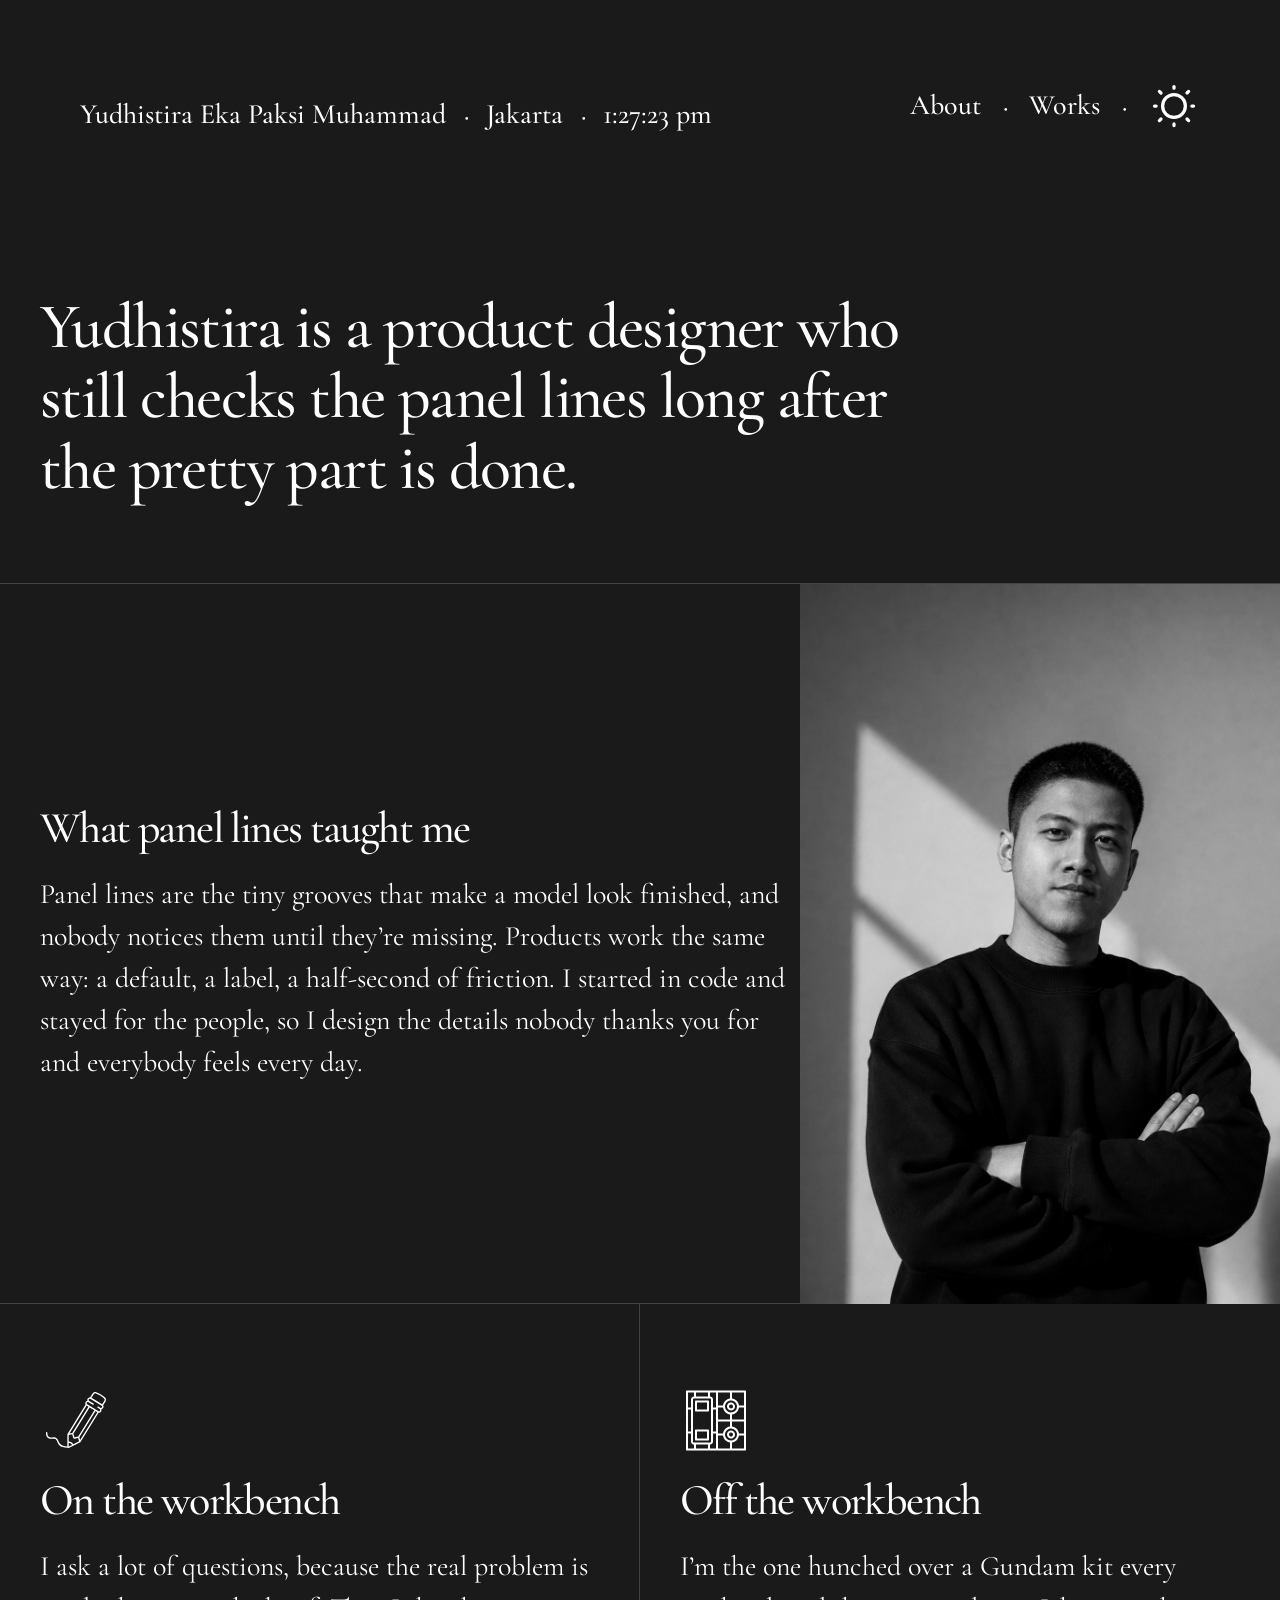
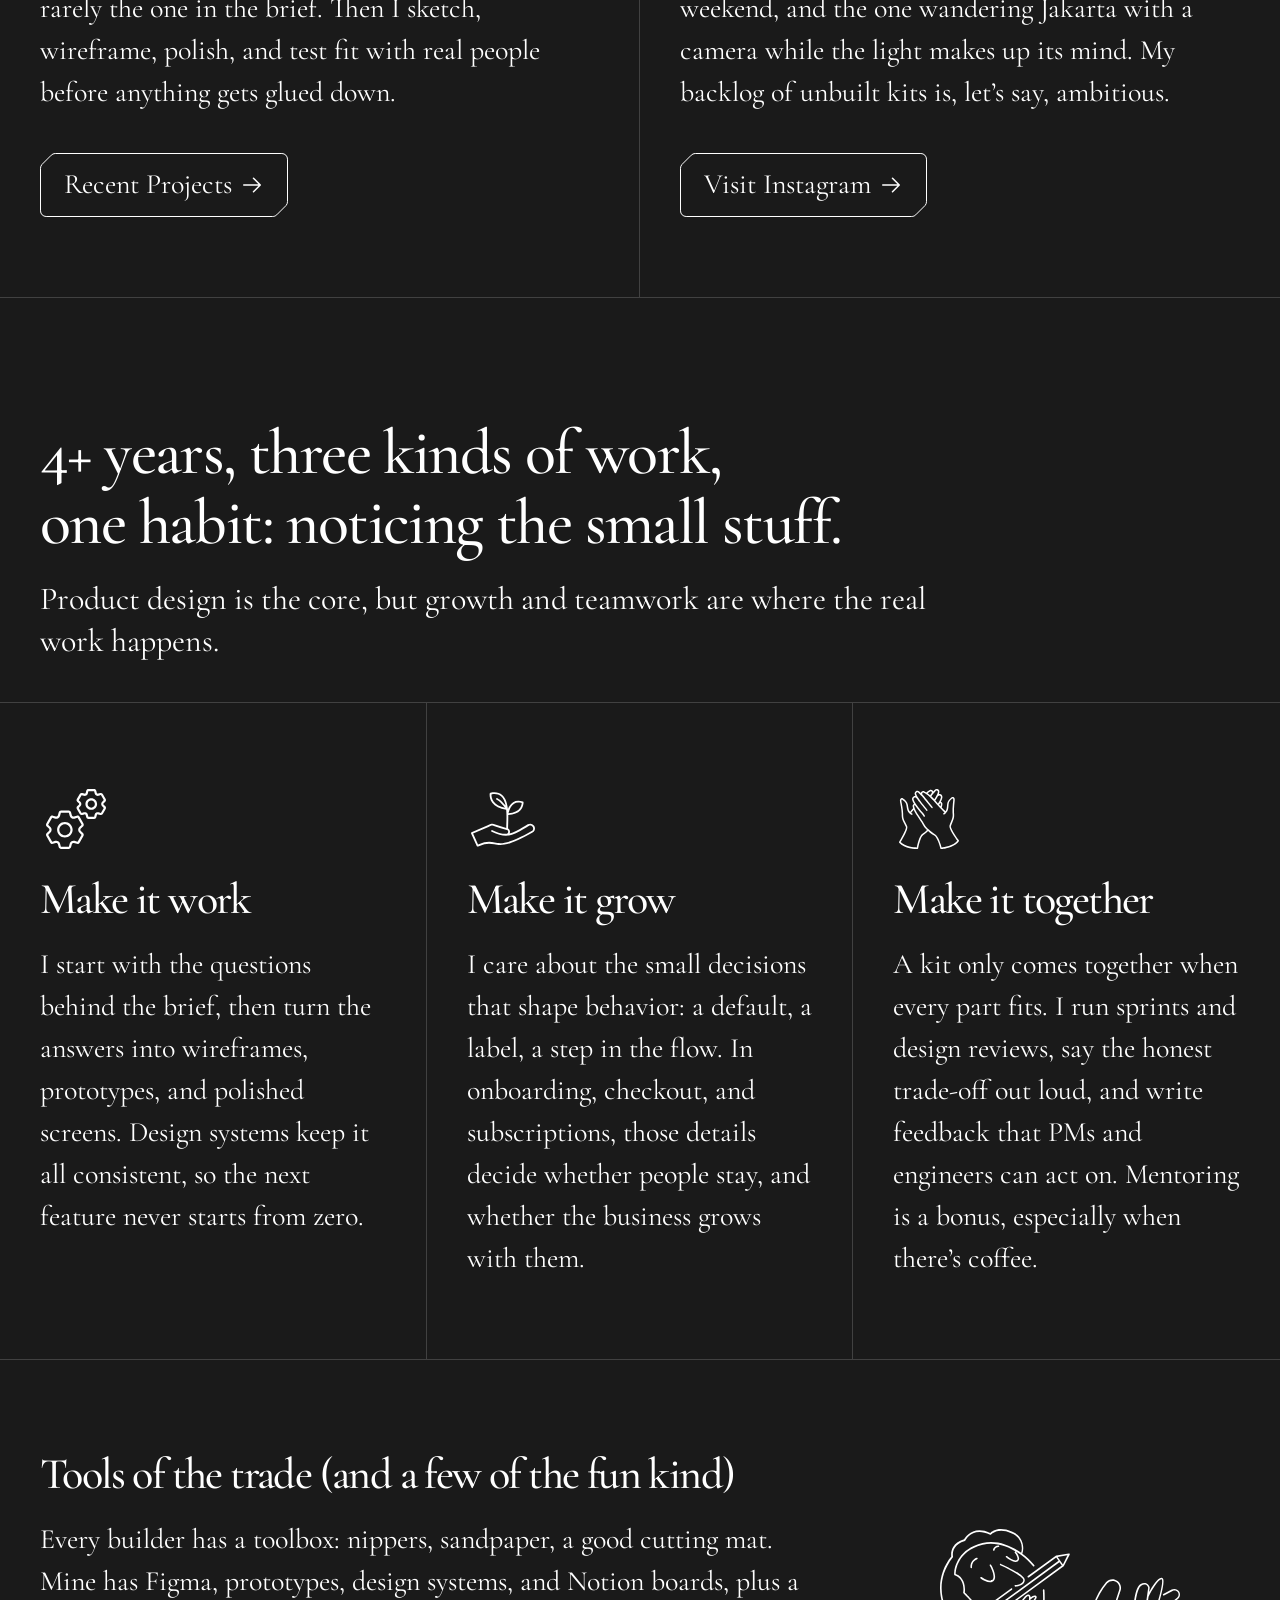
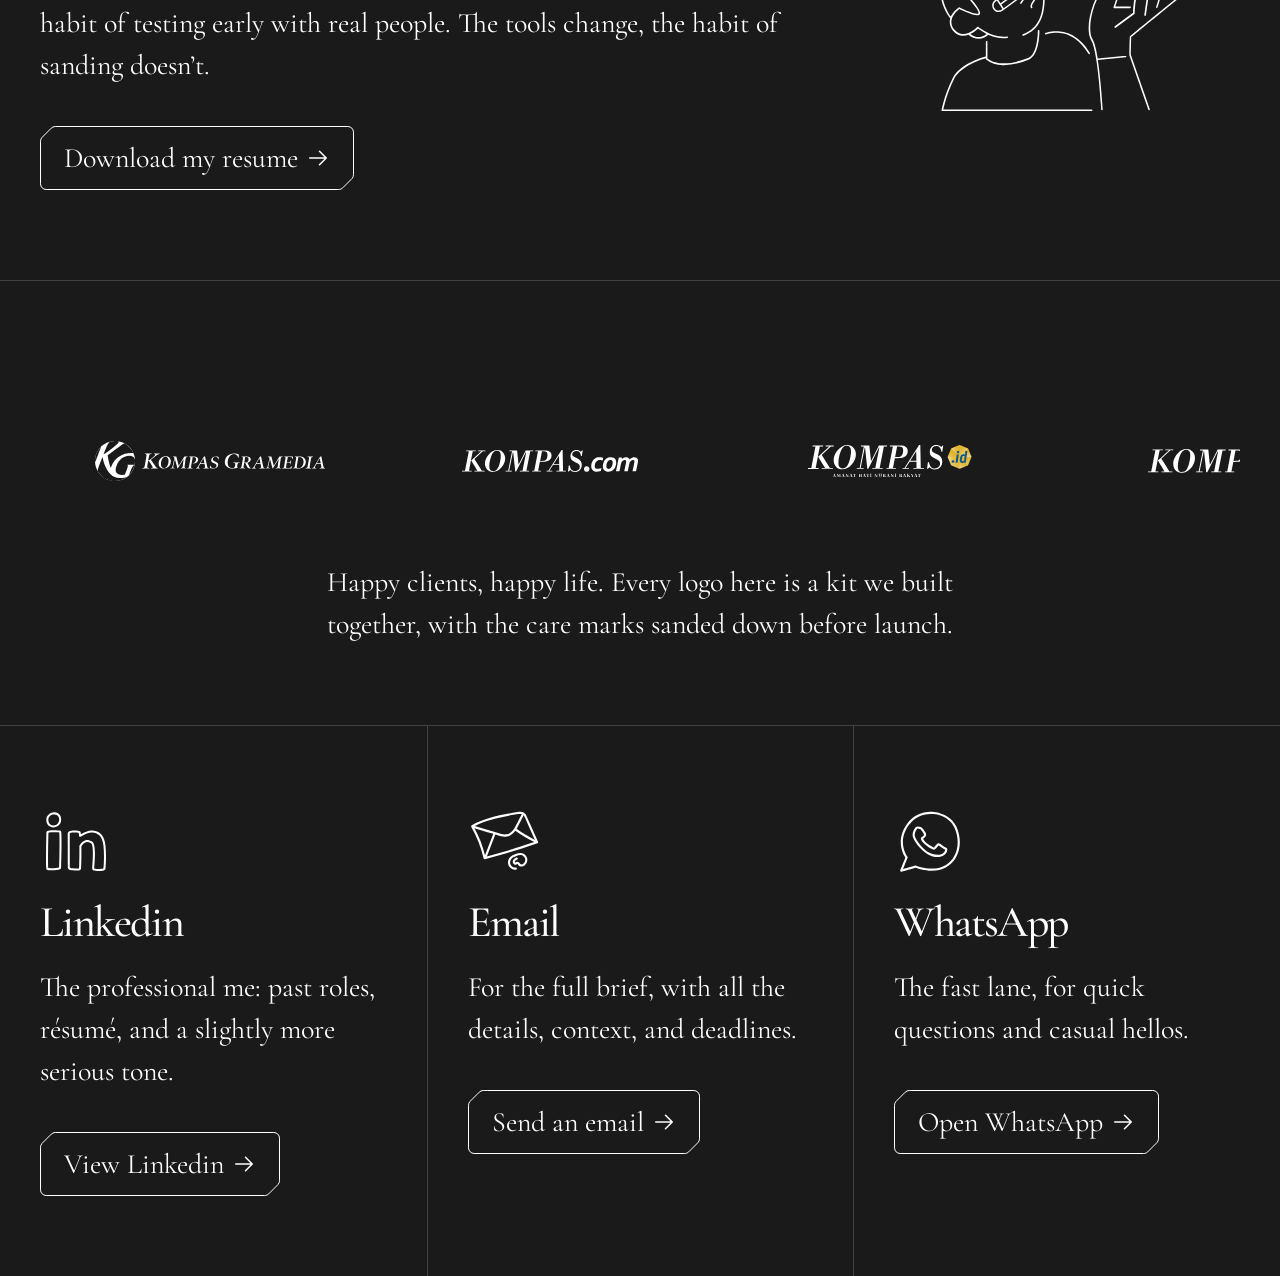
==== commit d0b3f0c8: "Refine button states and ghost control" ====
--- a/about.html
+++ b/about.html
@@ -9,7 +9,7 @@
     <link rel="preconnect" href="https://fonts.googleapis.com" />
     <link rel="preconnect" href="https://fonts.gstatic.com" crossorigin />
     <link href="https://fonts.googleapis.com/css2?family=Cormorant+Garamond:wght@400;500;600&family=DM+Mono:wght@400;500&display=swap" rel="stylesheet" />
-    <link rel="stylesheet" href="styles.css?v=carousel-controls-4" />
+    <link rel="stylesheet" href="styles.css?v=button-states-3" />
   </head>
   <body class="about-page" data-theme="dark">
     <a class="skip-link" href="#main">Skip to content</a>
@@ -49,7 +49,7 @@
         <div class="about-profile__copy">
           <h2 id="small-things-title">What panel lines taught me</h2>
           <p>Panel lines are the tiny grooves that make a model look finished, and nobody notices them until they’re missing. Products work the same way: a default, a label, a half-second of friction. I started in code and stayed for the people, so I design the details nobody thanks you for and everybody feels every day.</p>
-          <a class="pill" href="index.html#contact">View Linkedin <img src="Assets/Icons/arrow-right.svg" alt="" width="24" height="24" /></a>
+          <a class="pill button--hidden" href="index.html#contact">View Linkedin <img src="Assets/Icons/arrow-right.svg" alt="" width="24" height="24" /></a>
         </div>
         <img class="about-profile__photo" src="Assets/PersonalPhoto/Professional.png" alt="Portrait of Yudhistira Eka Paksi Muhammad" width="1024" height="1536" />
       </section>
@@ -59,7 +59,7 @@
           <img class="theme-asset about-section-icon" src="Assets/Illustrations/DarkMode/Pencils.svg" data-dark="Assets/Illustrations/DarkMode/Pencils.svg" data-light="Assets/Illustrations/LightMode/Pencils.svg" alt="" width="72" height="72" />
           <h2>On the workbench</h2>
           <p>I ask a lot of questions, because the real problem is rarely the one in the brief. Then I sketch, wireframe, polish, and test fit with real people before anything gets glued down.</p>
-          <a class="pill" href="index.html#contact">View linkedin <img src="Assets/Icons/arrow-right.svg" alt="" width="24" height="24" /></a>
+          <a class="pill" data-button-state="primary" href="index.html#projects">Recent Projects <img src="Assets/Icons/arrow-right.svg" alt="" width="24" height="24" /></a>
         </article>
         <article class="about-workbench-card">
           <img class="theme-asset about-section-icon" src="Assets/Illustrations/DarkMode/MakingModels.svg" data-dark="Assets/Illustrations/DarkMode/MakingModels.svg" data-light="Assets/Illustrations/LightMode/MakingModels.svg" alt="" width="72" height="72" />
@@ -144,7 +144,7 @@
           <img class="theme-asset about-contact-option__icon" src="Assets/Illustrations/DarkMode/SketchMail.svg" data-dark="Assets/Illustrations/DarkMode/SketchMail.svg" data-light="Assets/Illustrations/LightMode/SketchMail.svg" alt="" width="72" height="72" />
           <h2>Email</h2>
           <p>For the full brief, with all the details, context, and deadlines.</p>
-          <a class="pill" href="mailto:yudhistirae12@gmail.com">Send an email <img src="Assets/Icons/arrow-right.svg" alt="" width="24" height="24" /></a>
+          <a class="pill" data-button-state="primary" href="mailto:yudhistirae12@gmail.com">Send an email <img src="Assets/Icons/arrow-right.svg" alt="" width="24" height="24" /></a>
         </article>
         <article class="about-contact-option">
           <img class="theme-asset about-contact-option__icon" src="Assets/Illustrations/DarkMode/SketchWA.svg" data-dark="Assets/Illustrations/DarkMode/SketchWA.svg" data-light="Assets/Illustrations/LightMode/SketchWA.svg" alt="" width="72" height="72" />
@@ -155,7 +155,7 @@
       </section>
     </main>
 
-    <button class="back-to-top" type="button" aria-label="Back to top"><img src="Assets/Icons/arrow-up.svg" alt="" width="24" height="24" /></button>
-    <script src="script.js?v=cta-sweep-6"></script>
+    <button class="back-to-top button--ghost" type="button" aria-label="Back to top"><img src="Assets/Icons/arrow-up.svg" alt="" width="24" height="24" /></button>
+    <script src="script.js?v=button-states-3"></script>
   </body>
 </html>
--- a/styles.css
+++ b/styles.css
@@ -2,6 +2,8 @@
   --bg: #1a1a1a;
   --ink: #fff;
   --line: #414141;
+  --ghost-fill: #383838;
+  --ghost-hover: #4d4d4d;
   --serif: "Cormorant Garamond", Georgia, serif;
 }
 
@@ -9,6 +11,8 @@
   --bg: #fff;
   --ink: #2a2a2a;
   --line: #d9d9d9;
+  --ghost-fill: #b8b8b8;
+  --ghost-hover: #a4a4a4;
 }
 
 * {
@@ -155,10 +159,6 @@
   height: 24px;
 }
 
-body[data-theme="light"] .back-to-top img {
-  filter: invert(1);
-}
-
 .back-to-top:hover {
   transform: translateY(-2px);
 }
@@ -667,7 +667,7 @@
   isolation: isolate;
 }
 
-.pill, .project-carousel-control, .back-to-top {
+.pill, .project-carousel-control {
   --cta-radius: 12px;
   --cta-fill: var(--ink);
   --cta-sweep-fill: var(--bg);
@@ -682,7 +682,7 @@
   --cta-sweep-fill: transparent;
 }
 
-.pill.cta-framed, .project-carousel-control.cta-framed, .back-to-top.cta-framed {
+.pill.cta-framed, .project-carousel-control.cta-framed {
   border: 0;
   border-radius: 0;
   background: transparent;
@@ -728,6 +728,81 @@
 .pill {
   --cta-fill: var(--bg);
   --cta-sweep-fill: var(--ink);
+}
+
+/* Button states: secondary is the outline default; primary is a filled CTA. */
+.pill.button--primary {
+  --cta-fill: var(--ink);
+  --cta-sweep-fill: var(--bg);
+  color: var(--bg);
+}
+
+.pill.button--primary:hover,
+.pill.button--primary.cta-sweep-active {
+  color: var(--ink);
+}
+
+.pill.button--primary.cta-sweep-leaving {
+  color: var(--bg);
+}
+
+.pill.button--hidden {
+  display: none;
+}
+
+body[data-theme="dark"] .pill.button--primary img {
+  filter: none;
+}
+
+body[data-theme="light"] .pill.button--primary img {
+  filter: invert(1);
+}
+
+body[data-theme="dark"] .pill.button--primary:hover img,
+body[data-theme="dark"] .pill.button--primary.cta-sweep-active img {
+  filter: invert(1);
+}
+
+body[data-theme="dark"] .pill.button--primary.cta-sweep-leaving img {
+  filter: none;
+}
+
+body[data-theme="light"] .pill.button--primary:hover img,
+body[data-theme="light"] .pill.button--primary.cta-sweep-active img {
+  filter: none;
+}
+
+body[data-theme="light"] .pill.button--primary.cta-sweep-leaving img {
+  filter: invert(1);
+}
+
+.button--ghost {
+  --ghost-chamfer: 12px;
+  border: 0;
+  border-radius: 8px;
+  background: var(--ghost-fill);
+  clip-path: polygon(
+    var(--ghost-chamfer) 0,
+    100% 0,
+    100% calc(100% - var(--ghost-chamfer)),
+    calc(100% - var(--ghost-chamfer)) 100%,
+    0 100%,
+    0 var(--ghost-chamfer)
+  );
+  color: var(--ink);
+  transition: opacity .2s ease, transform .2s ease, visibility 0s linear .2s, background .2s ease;
+}
+
+.button--ghost:hover {
+  background: var(--ghost-hover);
+}
+
+body[data-theme="dark"] .button--ghost img {
+  filter: invert(1);
+}
+
+body[data-theme="light"] .button--ghost img {
+  filter: none;
 }
 
 .pill:hover .cta-sweep,
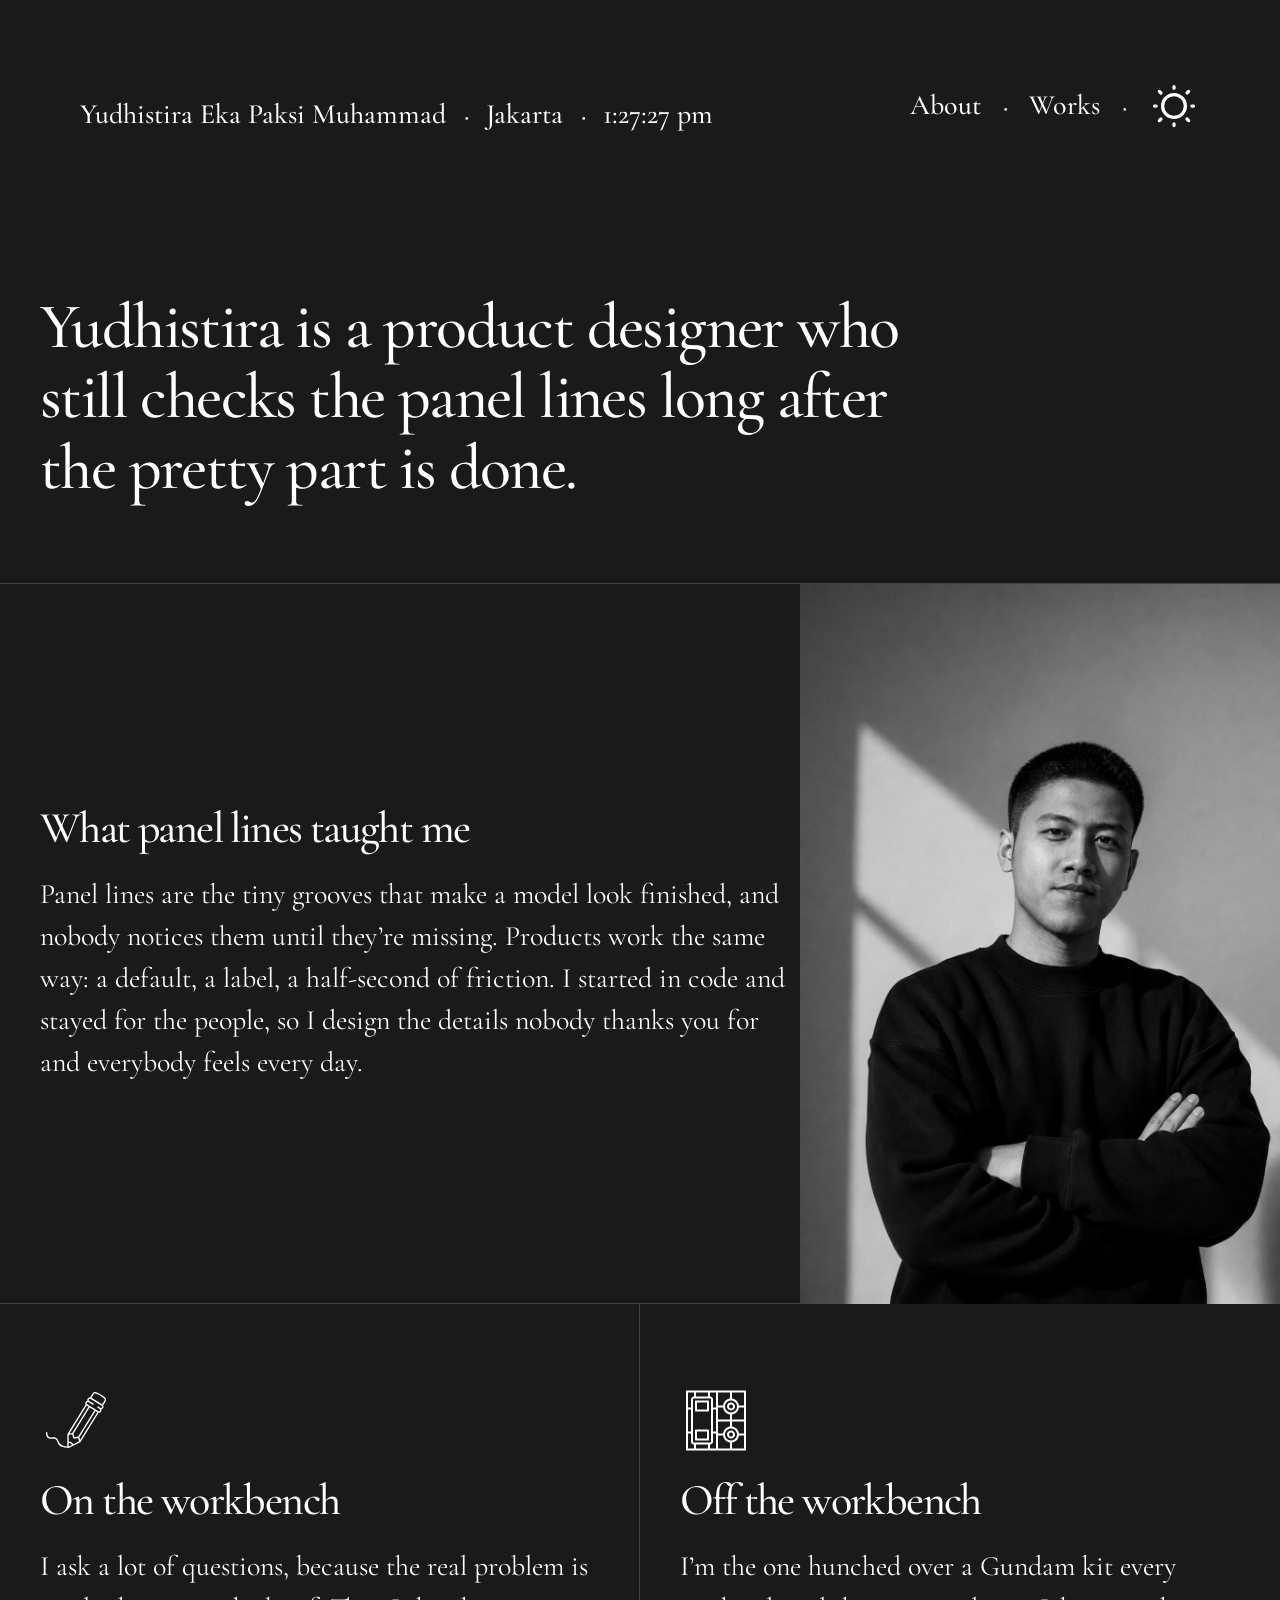
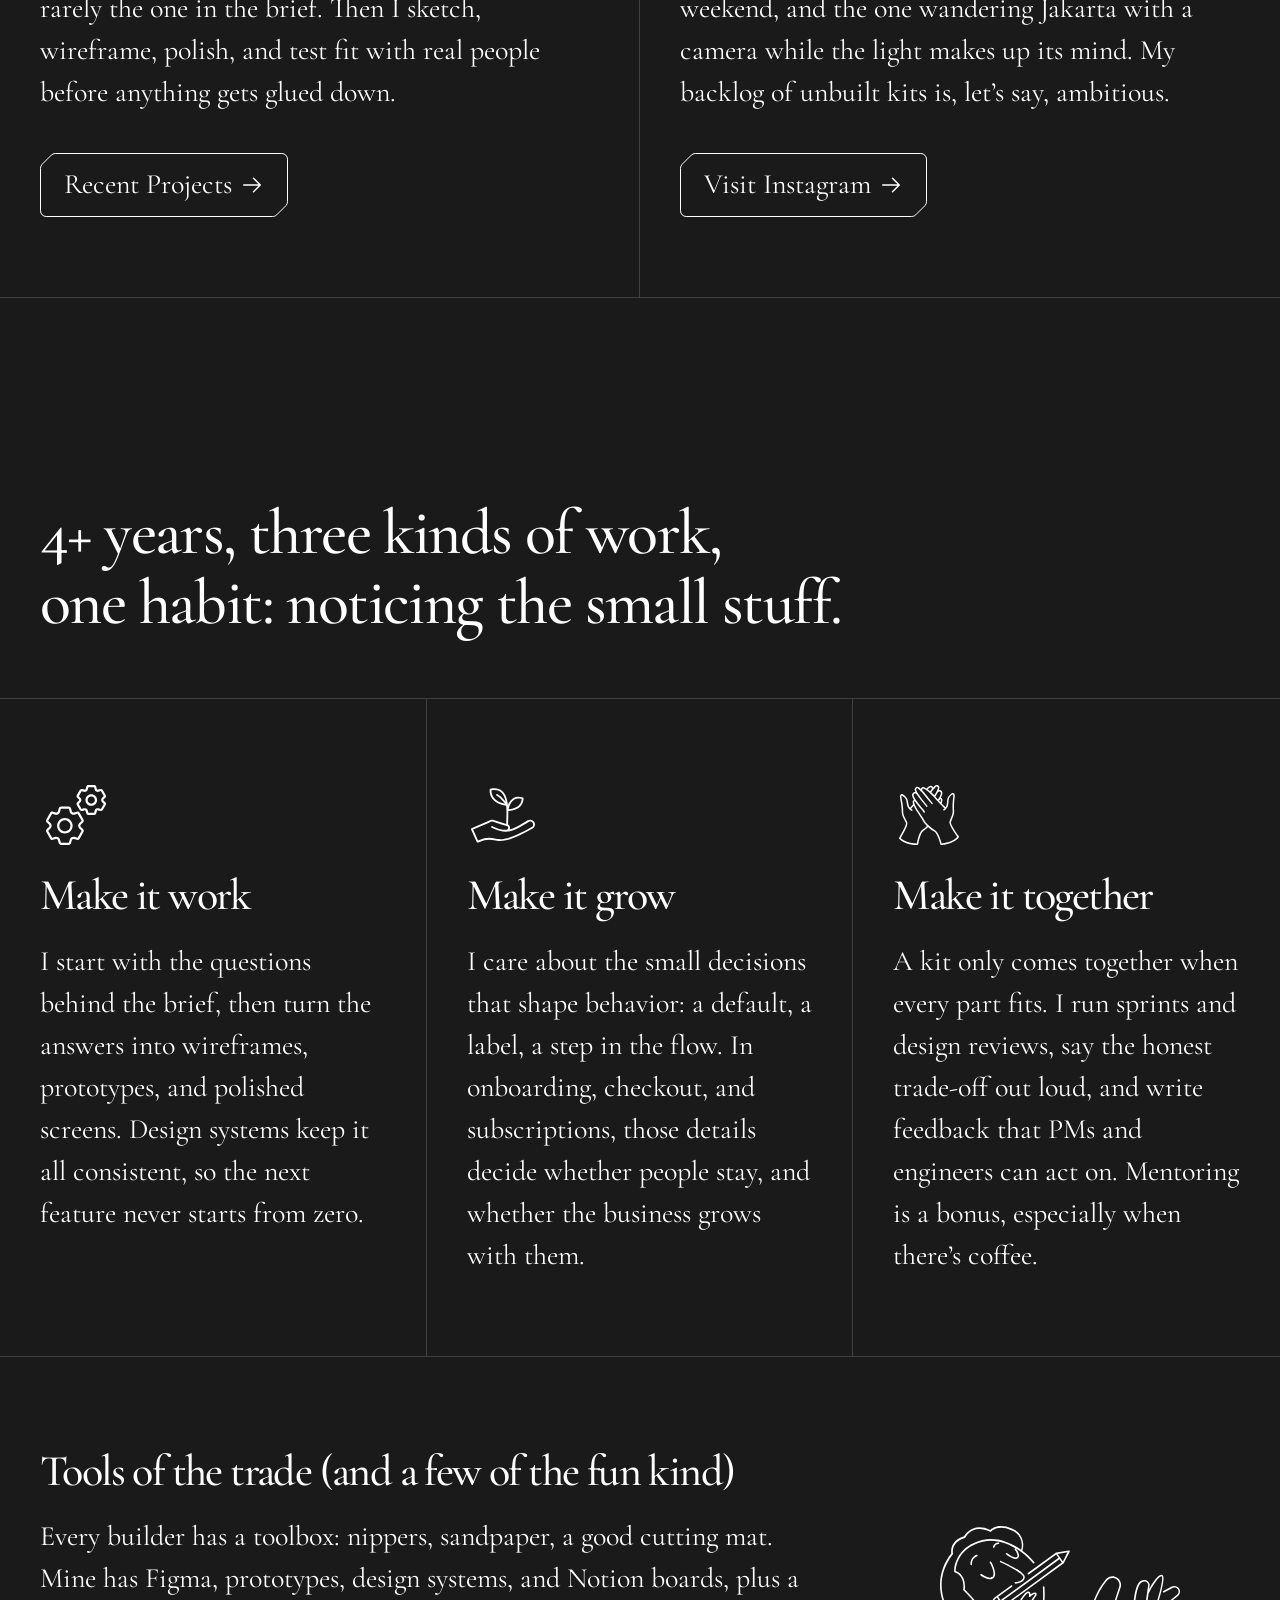
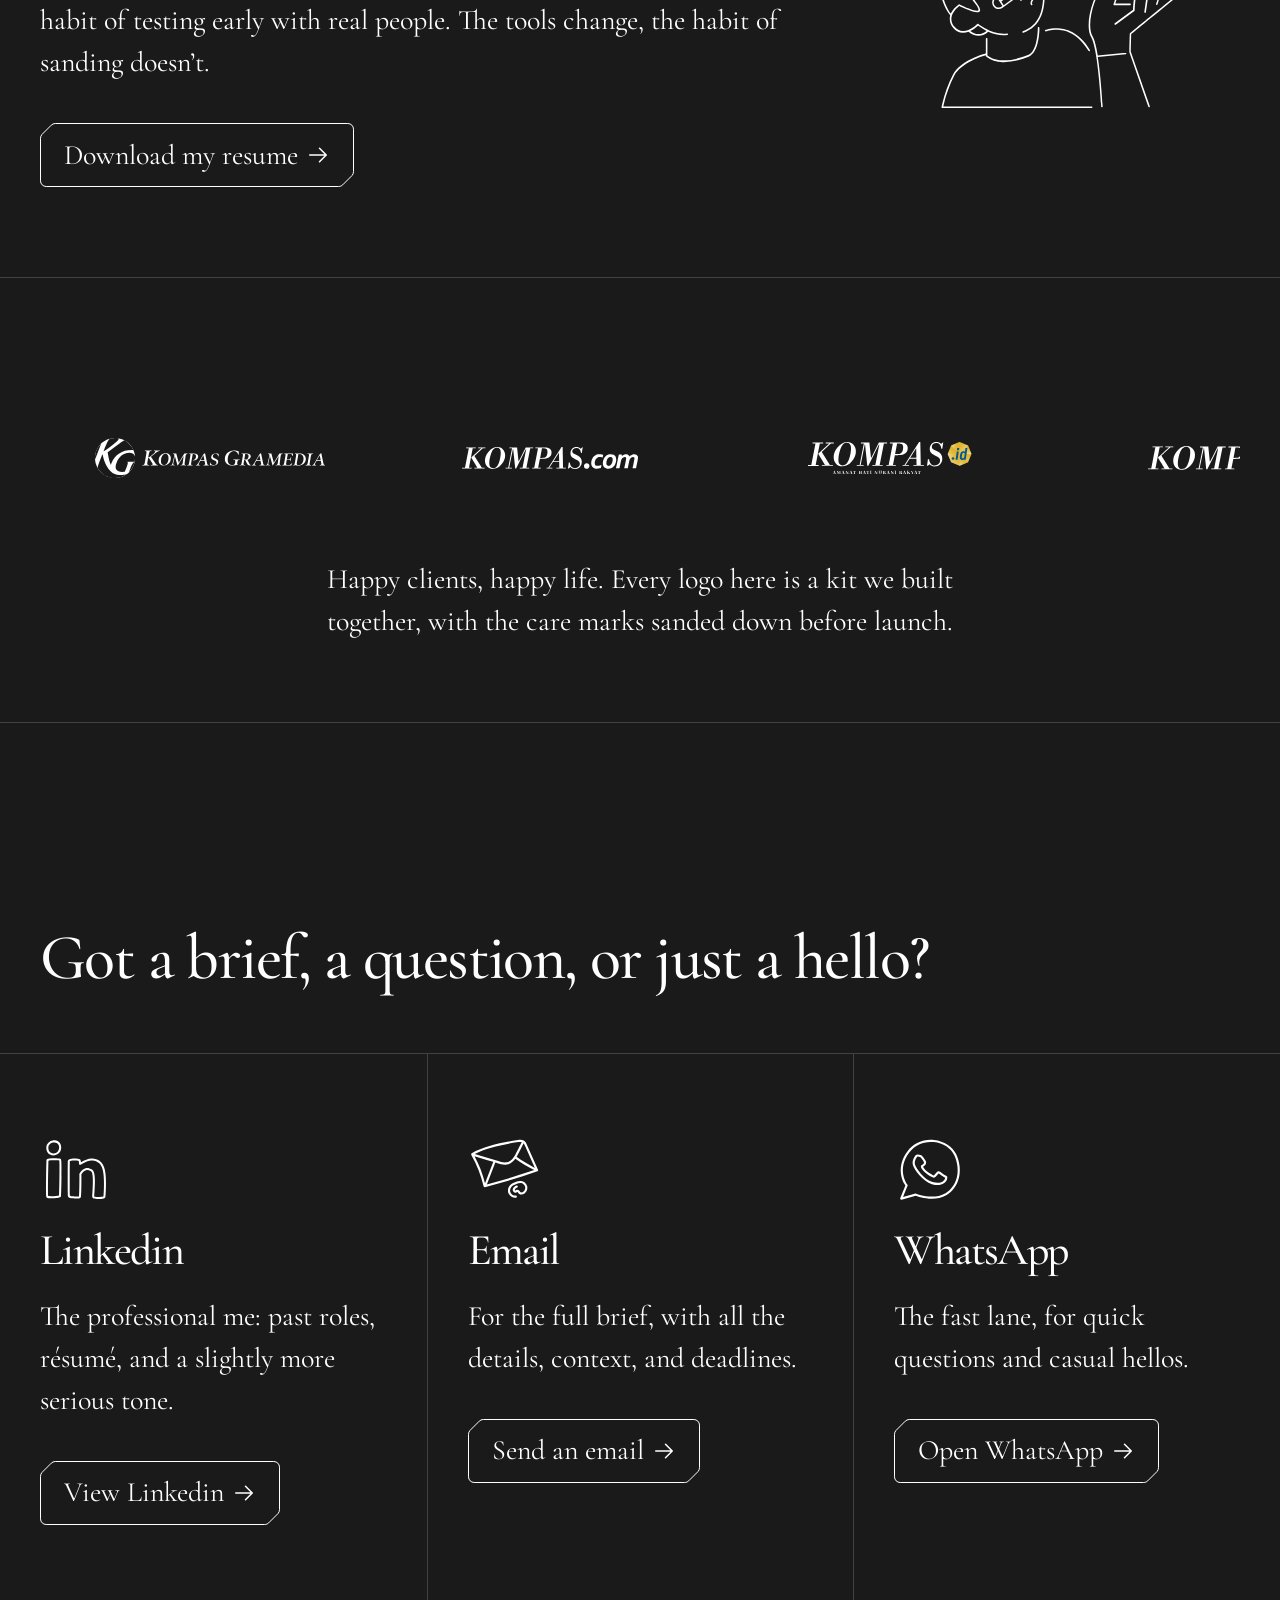
==== commit 7dabd49b: "Refine About contact section" ====
--- a/about.html
+++ b/about.html
@@ -9,7 +9,7 @@
     <link rel="preconnect" href="https://fonts.googleapis.com" />
     <link rel="preconnect" href="https://fonts.gstatic.com" crossorigin />
     <link href="https://fonts.googleapis.com/css2?family=Cormorant+Garamond:wght@400;500;600&family=DM+Mono:wght@400;500&display=swap" rel="stylesheet" />
-    <link rel="stylesheet" href="styles.css?v=button-states-3" />
+    <link rel="stylesheet" href="styles.css?v=about-contact-intro-2" />
   </head>
   <body class="about-page" data-theme="dark">
     <a class="skip-link" href="#main">Skip to content</a>
@@ -133,25 +133,30 @@
         <p>Happy clients, happy life. Every logo here is a kit we built together, with the care marks sanded down before launch.</p>
       </section>
 
-      <section class="about-contact-options" id="contact-options" aria-label="Ways to contact Yudhistira">
-        <article class="about-contact-option">
-          <img class="theme-asset about-contact-option__icon" src="Assets/Illustrations/DarkMode/SketchLinkedin.svg" data-dark="Assets/Illustrations/DarkMode/SketchLinkedin.svg" data-light="Assets/Illustrations/LightMode/SketchLinkedin.svg" alt="" width="72" height="72" />
-          <h2>Linkedin</h2>
-          <p>The professional me: past roles, résumé, and a slightly more serious tone.</p>
-          <a class="pill" href="index.html#contact">View Linkedin <img src="Assets/Icons/arrow-right.svg" alt="" width="24" height="24" /></a>
-        </article>
-        <article class="about-contact-option">
-          <img class="theme-asset about-contact-option__icon" src="Assets/Illustrations/DarkMode/SketchMail.svg" data-dark="Assets/Illustrations/DarkMode/SketchMail.svg" data-light="Assets/Illustrations/LightMode/SketchMail.svg" alt="" width="72" height="72" />
-          <h2>Email</h2>
-          <p>For the full brief, with all the details, context, and deadlines.</p>
-          <a class="pill" data-button-state="primary" href="mailto:yudhistirae12@gmail.com">Send an email <img src="Assets/Icons/arrow-right.svg" alt="" width="24" height="24" /></a>
-        </article>
-        <article class="about-contact-option">
-          <img class="theme-asset about-contact-option__icon" src="Assets/Illustrations/DarkMode/SketchWA.svg" data-dark="Assets/Illustrations/DarkMode/SketchWA.svg" data-light="Assets/Illustrations/LightMode/SketchWA.svg" alt="" width="72" height="72" />
-          <h2>WhatsApp</h2>
-          <p>The fast lane, for quick questions and casual hellos.</p>
-          <a class="pill" href="index.html#contact">Open WhatsApp <img src="Assets/Icons/arrow-right.svg" alt="" width="24" height="24" /></a>
-        </article>
+      <section class="about-contact" id="contact-options" aria-labelledby="about-contact-title">
+        <header class="about-contact__intro">
+          <h2 id="about-contact-title">Got a brief, a question, or just a hello?</h2>
+        </header>
+        <div class="about-contact-options">
+          <article class="about-contact-option">
+            <img class="theme-asset about-contact-option__icon" src="Assets/Illustrations/DarkMode/SketchLinkedin.svg" data-dark="Assets/Illustrations/DarkMode/SketchLinkedin.svg" data-light="Assets/Illustrations/LightMode/SketchLinkedin.svg" alt="" width="72" height="72" />
+            <h2>Linkedin</h2>
+            <p>The professional me: past roles, résumé, and a slightly more serious tone.</p>
+            <a class="pill" href="index.html#contact">View Linkedin <img src="Assets/Icons/arrow-right.svg" alt="" width="24" height="24" /></a>
+          </article>
+          <article class="about-contact-option">
+            <img class="theme-asset about-contact-option__icon" src="Assets/Illustrations/DarkMode/SketchMail.svg" data-dark="Assets/Illustrations/DarkMode/SketchMail.svg" data-light="Assets/Illustrations/LightMode/SketchMail.svg" alt="" width="72" height="72" />
+            <h2>Email</h2>
+            <p>For the full brief, with all the details, context, and deadlines.</p>
+            <a class="pill" data-button-state="primary" href="mailto:yudhistirae12@gmail.com">Send an email <img src="Assets/Icons/arrow-right.svg" alt="" width="24" height="24" /></a>
+          </article>
+          <article class="about-contact-option">
+            <img class="theme-asset about-contact-option__icon" src="Assets/Illustrations/DarkMode/SketchWA.svg" data-dark="Assets/Illustrations/DarkMode/SketchWA.svg" data-light="Assets/Illustrations/LightMode/SketchWA.svg" alt="" width="72" height="72" />
+            <h2>WhatsApp</h2>
+            <p>The fast lane, for quick questions and casual hellos.</p>
+            <a class="pill" href="index.html#contact">Open WhatsApp <img src="Assets/Icons/arrow-right.svg" alt="" width="24" height="24" /></a>
+          </article>
+        </div>
       </section>
     </main>
 
--- a/styles.css
+++ b/styles.css
@@ -379,7 +379,7 @@
 .value-intro, .projects-intro {
   width: 960px;
   max-width: 100%;
-  padding: 120px 0 40px 40px;
+  padding: 200px 0 40px 40px;
 }
 
 .value-intro__icon, .projects-intro__icon {
@@ -408,6 +408,13 @@
   font-size: 32px;
   font-weight: 400;
   line-height: 1.3;
+}
+
+/* Section captions are temporarily hidden while the headings carry the narrative. */
+.value-intro > p,
+.projects-intro > p,
+.about-experience__intro > p {
+  display: none;
 }
 
 .value-grid {
@@ -1006,18 +1013,21 @@
   border-bottom: 1px solid var(--line);
 }
 
-.about-intro h1, .about-experience__intro {
+.about-intro h1, .about-experience__intro, .about-contact__intro {
   width: 960px;
   max-width: 100%;
   margin: 0;
-  padding: 120px 0 40px 40px;
 }
 
 .about-intro h1 {
-  padding-bottom: 80px;
-}
-
-.about-intro h1, .about-experience__intro h2 {
+  padding: 120px 0 80px 40px;
+}
+
+.about-experience__intro, .about-contact__intro {
+  padding: 200px 0 40px 40px;
+}
+
+.about-intro h1, .about-experience__intro h2, .about-contact__intro h2 {
   color: var(--ink);
   font-size: 64px;
   font-weight: 500;
@@ -1127,7 +1137,7 @@
   object-fit: contain;
 }
 
-.about-experience__intro h2 {
+.about-experience__intro h2, .about-contact__intro h2 {
   margin: 0 0 20px;
 }
 
@@ -1230,6 +1240,7 @@
 .about-contact-options {
   display: grid;
   grid-template-columns: repeat(3, minmax(0, 1fr));
+  border-top: 1px solid var(--line);
 }
 
 .about-contact-option {
@@ -1264,12 +1275,12 @@
     padding: 56px 40px;
   }
 
-  .about-intro h1, .about-experience__intro {
+  .about-intro h1, .about-experience__intro, .about-contact__intro {
     width: auto;
     padding: 80px 40px 40px;
   }
 
-  .about-intro h1, .about-experience__intro h2 {
+  .about-intro h1, .about-experience__intro h2, .about-contact__intro h2 {
     font-size: 56px;
   }
 
@@ -1664,12 +1675,12 @@
     font-size: 20px;
   }
 
-  .about-intro h1, .about-experience__intro {
+  .about-intro h1, .about-experience__intro, .about-contact__intro {
     width: auto;
     padding: 80px 20px 40px;
   }
 
-  .about-intro h1, .about-experience__intro h2 {
+  .about-intro h1, .about-experience__intro h2, .about-contact__intro h2 {
     font-size: 42px;
     letter-spacing: -1.6px;
     line-height: 1.1;
@@ -1755,7 +1766,7 @@
     margin-bottom: 20px;
   }
 
-  .about-experience__intro {
+  .about-experience__intro, .about-contact__intro {
     padding-bottom: 20px;
   }
 
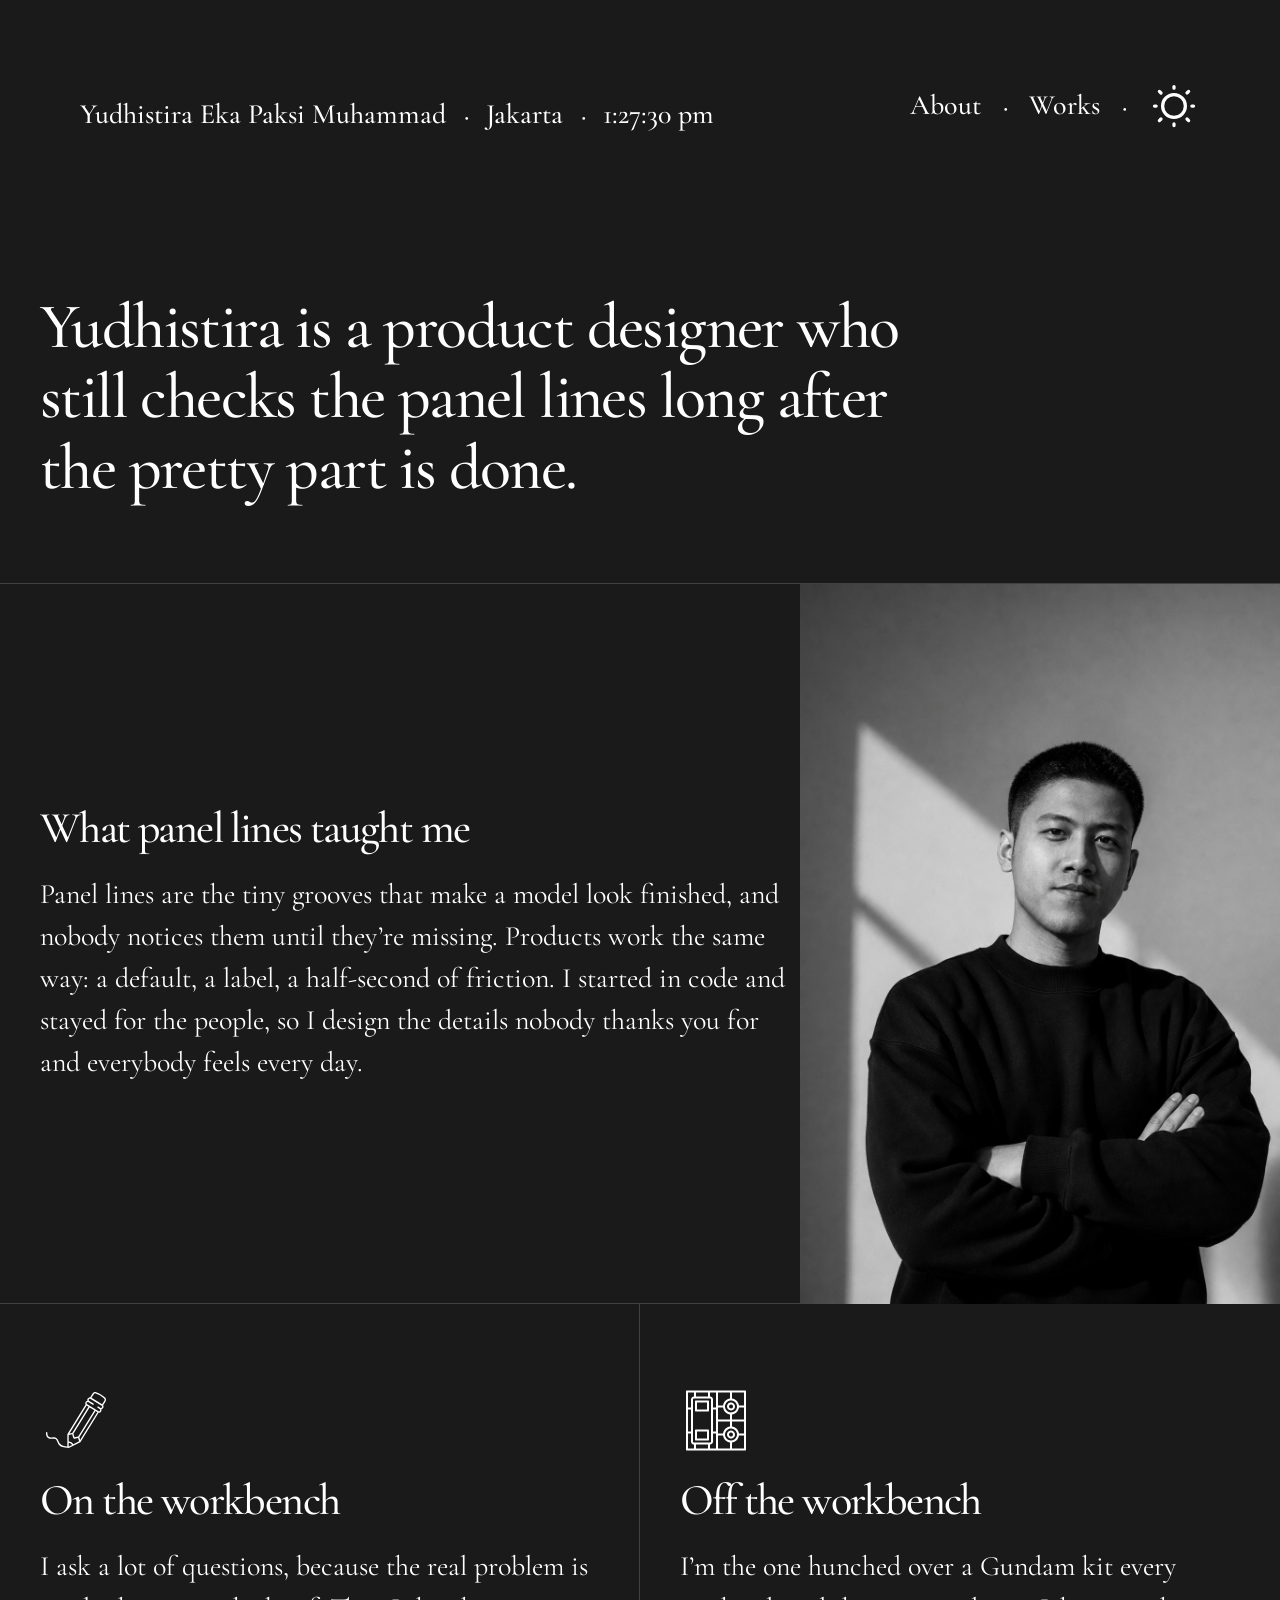
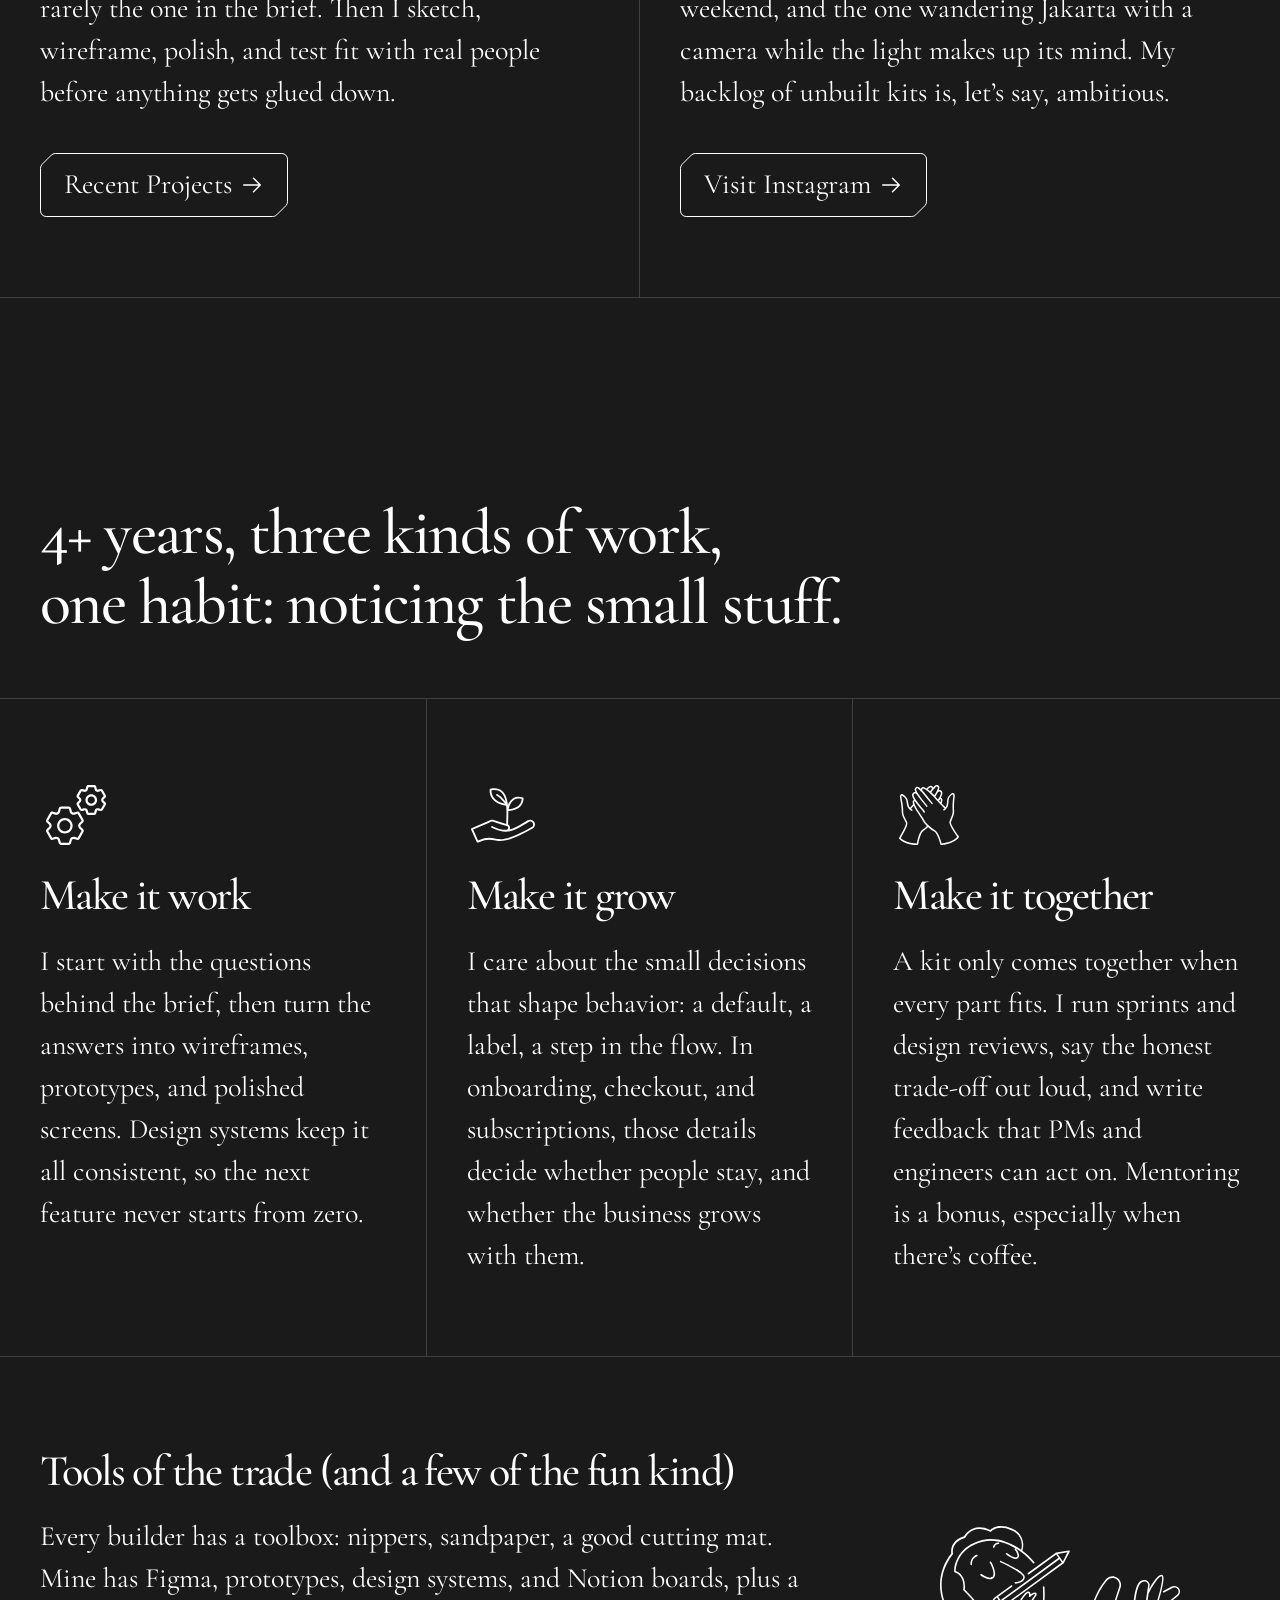
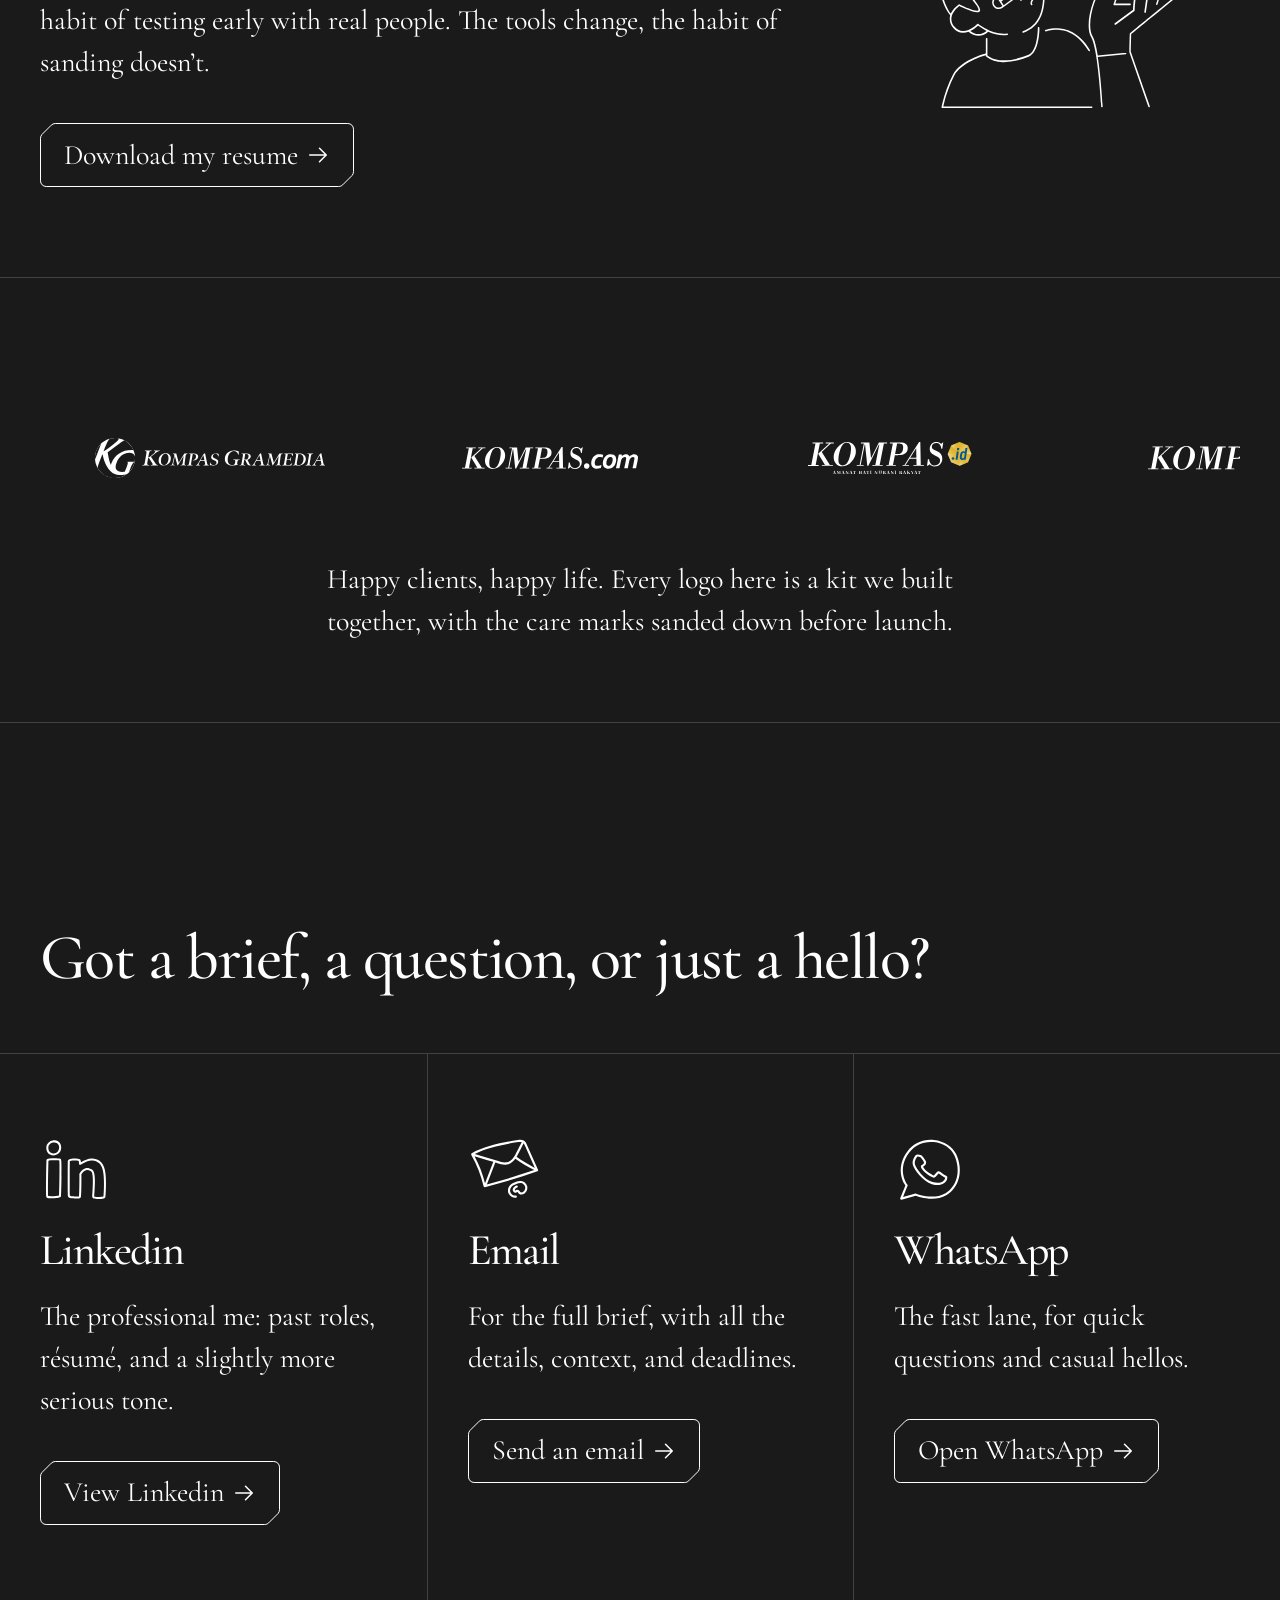
==== commit d894d4d4: "Refine mobile section spacing" ====
--- a/about.html
+++ b/about.html
@@ -9,7 +9,7 @@
     <link rel="preconnect" href="https://fonts.googleapis.com" />
     <link rel="preconnect" href="https://fonts.gstatic.com" crossorigin />
     <link href="https://fonts.googleapis.com/css2?family=Cormorant+Garamond:wght@400;500;600&family=DM+Mono:wght@400;500&display=swap" rel="stylesheet" />
-    <link rel="stylesheet" href="styles.css?v=about-contact-intro-2" />
+    <link rel="stylesheet" href="styles.css?v=mobile-carousel-nav-1" />
   </head>
   <body class="about-page" data-theme="dark">
     <a class="skip-link" href="#main">Skip to content</a>
--- a/styles.css
+++ b/styles.css
@@ -1675,9 +1675,14 @@
     font-size: 20px;
   }
 
-  .about-intro h1, .about-experience__intro, .about-contact__intro {
+  .about-intro h1, .about-contact__intro {
     width: auto;
     padding: 80px 20px 40px;
+  }
+
+  .about-experience__intro {
+    width: auto;
+    padding: 120px 20px 40px;
   }
 
   .about-intro h1, .about-experience__intro h2, .about-contact__intro h2 {
@@ -1807,7 +1812,7 @@
     display: flex;
     align-items: center;
     justify-content: space-between;
-    padding: 0 20px 80px;
+    padding: 0 20px 40px;
   }
 
   .about-experience {
@@ -2045,7 +2050,7 @@
 
   .value-intro, .projects-intro {
     width: auto;
-    padding: 80px 20px 20px;
+    padding: 120px 20px 20px;
   }
 
   .value-intro__icon {
@@ -2273,7 +2278,7 @@
     display: flex;
     align-items: center;
     justify-content: space-between;
-    padding: 0 20px 80px;
+    padding: 0 20px 40px;
     border: 0;
     pointer-events: auto;
   }
